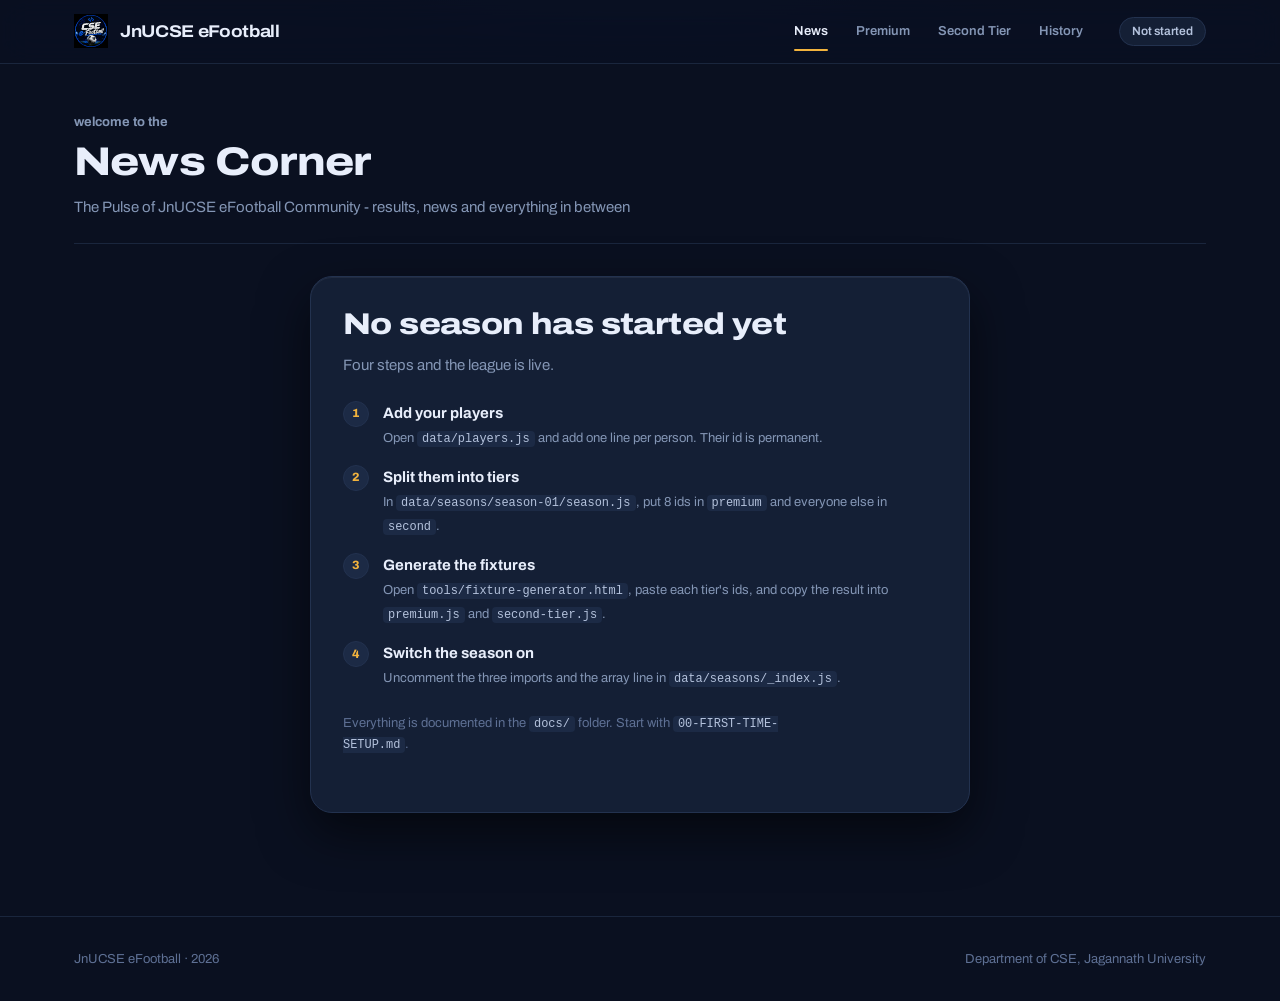
==== index.html @ 5391ca6d "launch" ====
<!DOCTYPE html>
<html lang="en">
<head>
<meta charset="utf-8">
<meta name="viewport" content="width=device-width, initial-scale=1">
<title>News</title>
<meta name="description" content="Latest news from the JnUCSE eFootball league.">
<meta name="theme-color" content="#0A1020">
<link rel="icon" href="assets/logo.jpg" type="image/svg+xml">
<link rel="preconnect" href="https://fonts.googleapis.com">
<link rel="preconnect" href="https://fonts.gstatic.com" crossorigin>
<link rel="stylesheet" href="css/tokens.css">
<link rel="stylesheet" href="css/base.css">
<link rel="stylesheet" href="css/layout.css">
<link rel="stylesheet" href="css/components.css">
<link rel="stylesheet" href="css/animations.css">
</head>
<body data-page="home">

<header class="site-header">
  <div class="shell">
    <a class="brand" href="index.html">
      <span id="logo-slot" aria-hidden="true">
        <svg viewBox="0 0 40 40" width="34" height="34" fill="none" aria-hidden="true">
          <path d="M20 2 36 9v13c0 8.3-6.4 14.4-16 17C10.4 36.4 4 30.3 4 22V9L20 2Z"
                fill="#141F35" stroke="#F2B33D" stroke-width="2"/>
          <circle cx="20" cy="20" r="7.2" fill="none" stroke="#F2B33D" stroke-width="1.8"/>
          <path d="m20 14.4 4.6 3.3-1.8 5.4h-5.6l-1.8-5.4Z" fill="#F2B33D"/>
        </svg>
      </span>
      <span class="brand-name" data-site-name>JnUCSE eFootball</span>
    </a>

    <nav class="main-nav" aria-label="Main">
      <a href="index.html" aria-current="page">News</a>
      <a href="premium.html">Premium</a>
      <a href="second-tier.html">Second Tier</a>
      <a href="history.html">History</a>
    </nav>

    <span class="season-chip" id="season-chip">&nbsp;</span>
  </div>
</header>

<main>
  <div class="shell">
    <div id="banners"></div>

    <div class="page-head">
      <span class="kicker">welcome to the</span>
      <h1 class="display">News Corner</h1>
      <p class="sub">The Pulse of JnUCSE eFootball Community - results, news and everything in between</p>
    </div>

    <div id="content"></div>
  </div>
</main>

<footer class="site-footer">
  <div class="shell">
    <span><span data-site-name>JnUCSE eFootball</span> &middot; <span id="year"></span></span>
    <span>Department of CSE, Jagannath University</span>
  </div>
</footer>

<script type="module" src="js/app.js"></script>
</body>
</html>
---- css/tokens.css ----
/* =========================================================================
   TOKENS
   =========================================================================
   The whole visual system in one place. Change a value here and it changes
   everywhere. Nothing in this file knows about the tournament.
   ========================================================================= */

:root {
  /* ---- Surfaces: a floodlit-night navy, not a grey black --------------- */
  --bg:          #0A1020;
  --bg-deep:     #060B16;
  --surface:     #141F35;
  --surface-2:   #1C2A45;
  --surface-3:   #243354;
  --line:        #23324F;
  --line-soft:   #1A263D;

  /* ---- Text ------------------------------------------------------------ */
  --ink:         #E8EEFB;
  --ink-dim:     #B4C2DC;
  --muted:       #8496B5;
  --faint:       #5E7094;

  /* ---- Tier identity. These carry meaning, not decoration. ------------- */
  --premium:     #F2B33D;
  --premium-dim: #8A6420;
  --premium-wash:rgba(242, 179, 61, .10);

  --second:      #3FC8BE;
  --second-dim:  #1F6B66;
  --second-wash: rgba(63, 200, 190, .10);

  /* ---- Result states --------------------------------------------------- */
  --win:   #4ADE80;
  --draw:  #7C8DAD;
  --loss:  #F2686B;
  --win-wash:  rgba(74, 222, 128, .13);
  --draw-wash: rgba(124, 141, 173, .13);
  --loss-wash: rgba(242, 104, 107, .13);

  /* ---- Feedback -------------------------------------------------------- */
  --error:  #F2686B;
  --notice: #F2B33D;

  /* ---- Type ------------------------------------------------------------ */
  --font: "Archivo", ui-sans-serif, system-ui, -apple-system, "Segoe UI", Roboto, sans-serif;

  --t-xs:   0.75rem;
  --t-sm:   0.8125rem;
  --t-base: 0.9375rem;
  --t-md:   1.0625rem;
  --t-lg:   1.375rem;
  --t-xl:   1.875rem;
  --t-2xl:  2.5rem;
  --t-3xl:  3.5rem;

  /* ---- Space ----------------------------------------------------------- */
  --s-1: 0.25rem;
  --s-2: 0.5rem;
  --s-3: 0.75rem;
  --s-4: 1rem;
  --s-5: 1.5rem;
  --s-6: 2rem;
  --s-7: 3rem;
  --s-8: 4.5rem;

  /* ---- Shape ----------------------------------------------------------- */
  --r-sm: 6px;
  --r:    10px;
  --r-lg: 16px;
  --r-xl: 22px;

  /* ---- Depth. Dark UI reads depth through light, not shadow. ----------- */
  --lift-1: 0 1px 0 rgba(255,255,255,.04) inset, 0 1px 3px rgba(0,0,0,.4);
  --lift-2: 0 1px 0 rgba(255,255,255,.05) inset, 0 8px 28px rgba(0,0,0,.45);
  --lift-3: 0 1px 0 rgba(255,255,255,.06) inset, 0 20px 50px rgba(0,0,0,.55);

  /* ---- Motion ---------------------------------------------------------- */
  --ease:     cubic-bezier(.25, .8, .35, 1);
  --ease-out: cubic-bezier(.16, 1, .3, 1);
  --fast: 160ms;
  --mid:  300ms;
  --slow: 560ms;

  --shell: 1180px;
  --header-h: 64px;
}

/* A tier sets --accent once, and every child component inherits it.
   This is how one table markup serves both tiers. */
[data-tier="premium"] {
  --accent: var(--premium);
  --accent-dim: var(--premium-dim);
  --accent-wash: var(--premium-wash);
}
[data-tier="second"] {
  --accent: var(--second);
  --accent-dim: var(--second-dim);
  --accent-wash: var(--second-wash);
}
---- css/base.css ----
/* =========================================================================
   BASE  —  reset and typography
   ========================================================================= */

@import url("https://fonts.googleapis.com/css2?family=Archivo:ital,wdth,wght@0,62..125,400..800;1,62..125,400..700&display=swap");

*, *::before, *::after { box-sizing: border-box; }

html { -webkit-text-size-adjust: 100%; }

body {
  margin: 0;
  background: var(--bg);
  color: var(--ink);
  font-family: var(--font);
  font-size: var(--t-base);
  line-height: 1.6;
  font-weight: 400;
  -webkit-font-smoothing: antialiased;
  text-rendering: optimizeLegibility;
  overflow-x: hidden;
}

/* The floodlight: one soft pool of light behind the header, fixed so the
   page scrolls past it. Cheap, and it stops the dark from going flat. */
body::before {
  content: "";
  position: fixed;
  inset: -20% 0 auto 0;
  height: 70vh;
  z-index: 0;
  pointer-events: none;
  background:
    radial-gradient(60% 55% at 50% 0%, rgba(63,122,200,.16), transparent 70%),
    radial-gradient(40% 40% at 85% 5%, rgba(242,179,61,.07), transparent 70%);
}

h1, h2, h3, h4 {
  margin: 0;
  font-weight: 700;
  line-height: 1.15;
  letter-spacing: -0.015em;
}

/* Display type uses the width axis, not just weight. */
.display {
  font-variation-settings: "wdth" 118;
  font-weight: 800;
  letter-spacing: -0.02em;
  line-height: 1.05;
}

p { margin: 0 0 var(--s-4); max-width: 68ch; }
p:last-child { margin-bottom: 0; }

a { color: var(--accent, var(--ink)); text-decoration: none; }

button {
  font: inherit;
  color: inherit;
  background: none;
  border: none;
  cursor: pointer;
}

img { max-width: 100%; display: block; }

ul, ol { margin: 0; padding: 0; list-style: none; }

/* Every number in a table must line up. */
.num { font-variant-numeric: tabular-nums; }

:focus-visible {
  outline: 2px solid var(--accent, var(--premium));
  outline-offset: 3px;
  border-radius: var(--r-sm);
}

::selection { background: var(--premium); color: var(--bg-deep); }

::-webkit-scrollbar { height: 10px; width: 10px; }
::-webkit-scrollbar-track { background: var(--bg-deep); }
::-webkit-scrollbar-thumb {
  background: var(--surface-3);
  border-radius: 99px;
  border: 3px solid var(--bg-deep);
}
::-webkit-scrollbar-thumb:hover { background: var(--faint); }

.visually-hidden {
  position: absolute; width: 1px; height: 1px;
  padding: 0; margin: -1px; overflow: hidden;
  clip: rect(0 0 0 0); white-space: nowrap; border: 0;
}
---- css/layout.css ----
/* =========================================================================
   LAYOUT  —  shell, header, navigation, footer
   ========================================================================= */

.shell {
  position: relative;
  z-index: 1;
  width: 100%;
  max-width: var(--shell);
  margin: 0 auto;
  padding: 0 var(--s-5);
}

/* Footer stays at the bottom on short pages. */
body { display: flex; flex-direction: column; min-height: 100vh; }
main { flex: 1 0 auto; padding-bottom: var(--s-8); }
.site-footer { flex: none; margin-top: auto; }

/* ---- Header ------------------------------------------------------------ */

.site-header {
  position: sticky;
  top: 0;
  z-index: 50;
  height: var(--header-h);
  display: flex;
  align-items: center;
  background: rgba(10, 16, 32, .72);
  backdrop-filter: blur(16px) saturate(140%);
  -webkit-backdrop-filter: blur(16px) saturate(140%);
  border-bottom: 1px solid var(--line-soft);
}

.site-header .shell {
  display: flex;
  align-items: center;
  gap: var(--s-5);
}

.brand {
  display: flex;
  align-items: center;
  gap: var(--s-3);
  flex: none;
  color: var(--ink);
}
.brand img, .brand svg { width: 34px; height: 34px; flex: none; }
.brand-name {
  font-variation-settings: "wdth" 112;
  font-weight: 700;
  font-size: var(--t-md);
  letter-spacing: -0.02em;
  white-space: nowrap;
}

.main-nav { display: flex; gap: var(--s-1); margin-left: auto; }

.main-nav a {
  position: relative;
  display: block;
  padding: var(--s-2) var(--s-3);
  border-radius: var(--r-sm);
  color: var(--muted);
  font-size: var(--t-sm);
  font-weight: 600;
  white-space: nowrap;
  transition: color var(--fast) var(--ease), background var(--fast) var(--ease);
}
.main-nav a:hover { color: var(--ink); background: rgba(255,255,255,.05); }
.main-nav a[aria-current="page"] { color: var(--ink); }
.main-nav a[aria-current="page"]::after {
  content: "";
  position: absolute;
  left: var(--s-3); right: var(--s-3); bottom: -1px;
  height: 2px;
  border-radius: 2px;
  background: var(--accent, var(--premium));
}

.season-chip {
  flex: none;
  padding: var(--s-1) var(--s-3);
  border: 1px solid var(--line);
  border-radius: 99px;
  background: var(--surface);
  color: var(--ink-dim);
  font-size: var(--t-xs);
  font-weight: 600;
  white-space: nowrap;
}
.season-chip b { color: var(--ink); font-weight: 700; }

/* ---- Page head --------------------------------------------------------- */

.page-head {
  padding: var(--s-7) 0 var(--s-5);
  border-bottom: 1px solid var(--line-soft);
  margin-bottom: var(--s-6);
}
.page-head h1 { font-size: var(--t-2xl); }
.page-head .kicker {
  display: block;
  margin-bottom: var(--s-2);
  color: var(--accent, var(--muted));
  font-size: var(--t-sm);
  font-weight: 700;
}
.page-head .sub { color: var(--muted); margin-top: var(--s-3); }

/* ---- Footer ------------------------------------------------------------ */

.site-footer {
  position: relative;
  z-index: 1;
  border-top: 1px solid var(--line-soft);
  padding: var(--s-6) 0;
  color: var(--faint);
  font-size: var(--t-sm);
}
.site-footer .shell {
  display: flex;
  justify-content: space-between;
  gap: var(--s-4);
  flex-wrap: wrap;
}

/* ---- Grids ------------------------------------------------------------- */

.grid-cards {
  display: grid;
  gap: var(--s-4);
  grid-template-columns: repeat(auto-fill, minmax(280px, 1fr));
}

/* =========================================================================
   RESPONSIVE
   ========================================================================= */

@media (max-width: 1024px) {
  :root { --t-2xl: 2.1rem; --t-3xl: 2.75rem; }
}

@media (max-width: 760px) {
  :root { --t-2xl: 1.8rem; --t-xl: 1.5rem; }

  .shell { padding: 0 var(--s-4); }
  .page-head { padding: var(--s-5) 0 var(--s-4); margin-bottom: var(--s-5); }

  /* backdrop-filter makes the header a containing block for fixed children,
     which would pin the nav inside the header instead of to the screen.
     The header goes near-solid here and the nav carries the blur instead. */
  .site-header {
    backdrop-filter: none;
    -webkit-backdrop-filter: none;
    background: var(--bg);
  }

  /* Navigation moves to the thumb. */
  .main-nav {
    position: fixed;
    left: 0; right: 0; bottom: 0;
    z-index: 60;
    margin: 0;
    display: grid;
    grid-auto-flow: column;
    grid-auto-columns: 1fr;
    gap: 0;
    padding: var(--s-2) var(--s-2) calc(var(--s-2) + env(safe-area-inset-bottom, 0px));
    background: rgba(10, 16, 32, .92);
    backdrop-filter: blur(18px) saturate(140%);
    -webkit-backdrop-filter: blur(18px) saturate(140%);
    border-top: 1px solid var(--line);
  }
  .main-nav a {
    text-align: center;
    padding: var(--s-2) var(--s-1);
    font-size: var(--t-xs);
  }
  .main-nav a[aria-current="page"]::after {
    left: 50%; right: auto; bottom: 2px;
    width: 18px;
    transform: translateX(-50%);
  }

  main { padding-bottom: calc(var(--s-5) + 56px); }
  .site-footer { padding-bottom: calc(var(--s-5) + 56px); }

  .brand-name { font-size: var(--t-base); }
  .season-chip { margin-left: auto; }
}

@media (max-width: 420px) {
  .brand-name { display: none; }
  .grid-cards { grid-template-columns: 1fr; }
}
---- css/components.css ----
/* =========================================================================
   COMPONENTS
   ========================================================================= */

/* ---- Banner (data errors and notices) ---------------------------------- */

.banner {
  margin: var(--s-4) 0;
  padding: var(--s-4);
  border-radius: var(--r);
  border: 1px solid;
  font-size: var(--t-sm);
}
.banner--error  { border-color: rgba(242,104,107,.35); background: var(--loss-wash); }
.banner--notice { border-color: rgba(242,179,61,.3);  background: var(--premium-wash); }
.banner h3 {
  font-size: var(--t-sm);
  margin-bottom: var(--s-2);
  color: var(--ink);
}
.banner--error h3 { color: var(--error); }
.banner--notice h3 { color: var(--notice); }
.banner li {
  color: var(--ink-dim);
  padding: var(--s-1) 0 var(--s-1) var(--s-4);
  position: relative;
}
.banner li::before {
  content: "";
  position: absolute; left: 4px; top: .85em;
  width: 4px; height: 4px; border-radius: 50%;
  background: currentColor; opacity: .5;
}

/* ---- Tabs -------------------------------------------------------------- */

.tabs {
  position: relative;
  display: flex;
  gap: var(--s-1);
  margin-bottom: var(--s-5);
  padding: var(--s-1);
  background: var(--surface);
  border: 1px solid var(--line-soft);
  border-radius: var(--r-lg);
  overflow-x: auto;
  scrollbar-width: none;
}
.tabs::-webkit-scrollbar { display: none; }

.tab {
  position: relative;
  z-index: 1;
  flex: 1 0 auto;
  padding: var(--s-2) var(--s-4);
  border-radius: var(--r);
  color: var(--muted);
  font-size: var(--t-sm);
  font-weight: 600;
  white-space: nowrap;
  transition: color var(--fast) var(--ease);
}
.tab:hover { color: var(--ink-dim); }
.tab[aria-selected="true"] { color: var(--bg-deep); }

/* The pill slides between tabs rather than appearing under each. */
.tab-marker {
  position: absolute;
  z-index: 0;
  top: var(--s-1); bottom: var(--s-1);
  border-radius: var(--r);
  background: var(--accent, var(--premium));
  transition: transform var(--mid) var(--ease-out), width var(--mid) var(--ease-out);
  will-change: transform, width;
}

.tab-panel { display: none; }
.tab-panel.is-active { display: block; }

/* ---- Standings table --------------------------------------------------- */

.table-wrap {
  border: 1px solid var(--line-soft);
  border-radius: var(--r-lg);
  background: var(--surface);
  overflow: hidden;
}
.table-scroll { overflow-x: auto; }

table.standings {
  width: 100%;
  border-collapse: collapse;
  font-size: var(--t-sm);
  min-width: 620px;
}

.standings thead th {
  position: sticky; top: 0;
  padding: var(--s-3) var(--s-3);
  background: var(--surface-2);
  color: var(--faint);
  font-size: var(--t-xs);
  font-weight: 700;
  text-align: right;
  white-space: nowrap;
  border-bottom: 1px solid var(--line);
}
.standings thead th:nth-child(1),
.standings thead th:nth-child(2) { text-align: left; }
.standings thead th.pts-col { color: var(--ink-dim); }

.standings tbody td {
  padding: var(--s-3) var(--s-3);
  text-align: right;
  border-bottom: 1px solid var(--line-soft);
  color: var(--ink-dim);
  white-space: nowrap;
}
.standings tbody tr:last-child td { border-bottom: none; }
.standings tbody tr { transition: background var(--fast) var(--ease); }
.standings tbody tr:hover { background: rgba(255,255,255,.03); }

.standings .c-rank {
  width: 52px;
  text-align: left;
  color: var(--faint);
  font-weight: 700;
}
.standings .c-player {
  text-align: left;
  width: 100%;
  min-width: 150px;
}
.standings .c-pts {
  color: var(--ink);
  font-weight: 800;
  font-size: var(--t-base);
}
.standings .c-gd.pos { color: var(--win); }
.standings .c-gd.neg { color: var(--loss); }

.player-cell { display: flex; align-items: center; gap: var(--s-3); }
.player-cell .name { color: var(--ink); font-weight: 600; }

/* Position markers. A left edge, not a coloured row — the row stays readable. */
.standings tbody tr { position: relative; }
.standings .c-rank { position: relative; }
.standings tr[data-zone] .c-rank::before {
  content: "";
  position: absolute;
  left: 0; top: 6px; bottom: 6px;
  width: 3px;
  border-radius: 0 3px 3px 0;
}
tr[data-zone="champion"]  .c-rank::before { background: var(--premium); }
tr[data-zone="promotion"] .c-rank::before { background: var(--second); }
tr[data-zone="relegation"] .c-rank::before { background: var(--loss); }

tr[data-zone="champion"]  { background: rgba(242,179,61,.055); }
tr[data-zone="promotion"] { background: rgba(63,200,190,.05); }
tr[data-zone="relegation"]{ background: rgba(242,104,107,.045); }

.table-key {
  display: flex;
  flex-wrap: wrap;
  gap: var(--s-4);
  padding: var(--s-3) var(--s-4);
  border-top: 1px solid var(--line-soft);
  background: var(--surface-2);
  font-size: var(--t-xs);
  color: var(--muted);
}
.table-key span { display: flex; align-items: center; gap: var(--s-2); }
.table-key i {
  width: 10px; height: 3px; border-radius: 2px; display: block;
}

/* ---- Form pills -------------------------------------------------------- */

.form-row { display: inline-flex; gap: 3px; }
.form-pill {
  width: 19px; height: 19px;
  border-radius: 5px;
  display: grid; place-items: center;
  font-size: 10px; font-weight: 800;
  line-height: 1;
}
.form-pill.W { background: var(--win-wash);  color: var(--win); }
.form-pill.D { background: var(--draw-wash); color: var(--draw); }
.form-pill.L { background: var(--loss-wash); color: var(--loss); }
.form-empty { color: var(--faint); font-size: var(--t-xs); }

/* ---- Avatar ------------------------------------------------------------ */

.avatar {
  width: 30px; height: 30px;
  flex: none;
  border-radius: 50%;
  object-fit: cover;
  background: var(--surface-3);
  border: 1px solid var(--line);
}
.avatar--lg { width: 60px; height: 60px; }
.avatar-fallback {
  display: grid; place-items: center;
  font-size: var(--t-xs);
  font-weight: 800;
  color: var(--accent, var(--muted));
  background: var(--surface-3);
}
.avatar--lg.avatar-fallback { font-size: var(--t-md); }

/* ---- Match rows -------------------------------------------------------- */

.match-list { display: flex; flex-direction: column; gap: var(--s-2); }

.match {
  display: grid;
  grid-template-columns: 68px 1fr auto 1fr;
  align-items: center;
  gap: var(--s-3);
  padding: var(--s-3) var(--s-4);
  background: var(--surface);
  border: 1px solid var(--line-soft);
  border-radius: var(--r);
  transition: border-color var(--fast) var(--ease), transform var(--fast) var(--ease);
}
.match:hover { border-color: var(--line); transform: translateX(2px); }

.match .meta {
  font-size: var(--t-xs);
  color: var(--faint);
  line-height: 1.3;
}
.match .meta b { display: block; color: var(--muted); font-weight: 700; }

.match .side {
  display: flex; align-items: center; gap: var(--s-2);
  min-width: 0;
}
.match .side.right { flex-direction: row-reverse; text-align: right; }
.match .side .name {
  color: var(--ink-dim);
  font-weight: 600;
  overflow: hidden; text-overflow: ellipsis; white-space: nowrap;
}
.match .side.winner .name { color: var(--ink); }

.score {
  display: flex; align-items: center; gap: var(--s-2);
  padding: var(--s-1) var(--s-3);
  border-radius: var(--r-sm);
  background: var(--surface-2);
  font-weight: 800;
  font-size: var(--t-md);
  color: var(--ink);
  font-variant-numeric: tabular-nums;
}
.score .dash { color: var(--faint); font-weight: 400; }
.score--pending {
  font-size: var(--t-xs);
  font-weight: 700;
  color: var(--faint);
  background: transparent;
  border: 1px dashed var(--line);
}

/* ---- Accordion cards (news + players) ---------------------------------- */

.acc {
  background: var(--surface);
  border: 1px solid var(--line-soft);
  border-radius: var(--r-lg);
  overflow: hidden;
  transition: border-color var(--mid) var(--ease), box-shadow var(--mid) var(--ease);
}
.acc.is-open { border-color: var(--line); box-shadow: var(--lift-2); }

.acc-head {
  display: flex;
  align-items: center;
  gap: var(--s-4);
  width: 100%;
  padding: var(--s-4);
  text-align: left;
}
.acc-head:hover .acc-title { color: var(--accent, var(--ink)); }
.acc-title {
  font-weight: 700;
  font-size: var(--t-md);
  color: var(--ink);
  transition: color var(--fast) var(--ease);
}
.acc-sub { font-size: var(--t-xs); color: var(--faint); margin-top: 2px; }
.acc-head .grow { flex: 1; min-width: 0; }

.acc-chevron {
  flex: none;
  width: 26px; height: 26px;
  display: grid; place-items: center;
  border-radius: 50%;
  border: 1px solid var(--line);
  color: var(--muted);
  transition: transform var(--mid) var(--ease-out), color var(--fast) var(--ease),
              border-color var(--fast) var(--ease);
}
.acc.is-open .acc-chevron {
  transform: rotate(180deg);
  color: var(--accent, var(--ink));
  border-color: var(--accent-dim, var(--line));
}

/* Height is animated in JS so it can transition from 0 to the real height. */
.acc-body {
  height: 0;
  overflow: hidden;
  transition: height var(--mid) var(--ease-out);
}
.acc-inner {
  padding: 0 var(--s-4) var(--s-4);
  opacity: 0;
  transform: translateY(-6px);
  transition: opacity var(--mid) var(--ease), transform var(--mid) var(--ease);
}
.acc.is-open .acc-inner { opacity: 1; transform: none; }

/* ---- News -------------------------------------------------------------- */

.news-list { display: flex; flex-direction: column; gap: var(--s-4); }

.news-banner {
  width: 100%;
  aspect-ratio: 21 / 9;
  object-fit: cover;
  background: linear-gradient(135deg, var(--surface-2), var(--surface-3));
  border-bottom: 1px solid var(--line-soft);
}
.news-date { color: var(--faint); font-size: var(--t-xs); font-weight: 600; }
.news-body { color: var(--ink-dim); }
.news-body em { color: var(--ink); font-style: normal; font-weight: 700; }
.pin {
  flex: none;
  padding: 2px var(--s-2);
  border-radius: 99px;
  background: var(--premium-wash);
  color: var(--premium);
  font-size: 10px;
  font-weight: 800;
}

/* ---- Player cards ------------------------------------------------------ */

.player-stats {
  display: grid;
  grid-template-columns: repeat(auto-fit, minmax(74px, 1fr));
  gap: var(--s-2);
  margin: var(--s-4) 0;
}
.stat-box {
  padding: var(--s-3);
  background: var(--surface-2);
  border-radius: var(--r);
  text-align: center;
}
.stat-box .v {
  display: block;
  font-size: var(--t-lg);
  font-weight: 800;
  color: var(--ink);
  font-variant-numeric: tabular-nums;
  line-height: 1.1;
}
.stat-box .k {
  font-size: var(--t-xs);
  color: var(--faint);
  font-weight: 600;
}
.stat-box.accent .v { color: var(--accent, var(--ink)); }

.player-meta { display: flex; flex-direction: column; gap: var(--s-3); }
.meta-line {
  display: flex;
  gap: var(--s-3);
  align-items: baseline;
  padding-top: var(--s-3);
  border-top: 1px solid var(--line-soft);
  font-size: var(--t-sm);
}
.meta-line .k { flex: none; width: 104px; color: var(--faint); font-weight: 600; }
.meta-line .v { color: var(--ink-dim); }

.honour {
  display: inline-flex; align-items: center; gap: 5px;
  padding: 2px var(--s-2);
  margin-right: var(--s-2);
  border-radius: var(--r-sm);
  font-size: var(--t-xs);
  font-weight: 700;
}
.honour.title { background: var(--premium-wash); color: var(--premium); }
.honour.up    { background: var(--second-wash);  color: var(--second); }
.honour.down  { background: var(--loss-wash);    color: var(--loss); }

/* ---- Hall of fame ------------------------------------------------------ */

.record-grid {
  display: grid;
  gap: var(--s-3);
  grid-template-columns: repeat(auto-fill, minmax(230px, 1fr));
}
.record {
  padding: var(--s-4);
  background: var(--surface);
  border: 1px solid var(--line-soft);
  border-radius: var(--r-lg);
}
.record .k {
  font-size: var(--t-sm);
  color: var(--muted);
  font-weight: 600;
  margin-bottom: var(--s-2);
}
.record .v {
  font-size: var(--t-xl);
  font-weight: 800;
  color: var(--premium);
  font-variant-numeric: tabular-nums;
  line-height: 1.1;
}
.record .who { font-size: var(--t-sm); color: var(--ink-dim); margin-top: var(--s-1); }

.roll { display: flex; flex-direction: column; }
.roll-row {
  display: flex;
  align-items: center;
  gap: var(--s-3);
  padding: var(--s-3) var(--s-4);
  border-bottom: 1px solid var(--line-soft);
}
.roll-row:last-child { border-bottom: none; }
.roll-row .season-no {
  flex: none; width: 76px;
  color: var(--muted);
  font-size: var(--t-sm);
  font-weight: 600;
}
.roll-row .name { color: var(--ink); font-weight: 600; }
.roll-row .trophy { color: var(--premium); }

/* ---- History timeline -------------------------------------------------- */

.timeline { display: flex; flex-direction: column; gap: var(--s-4); }

.season-card {
  background: var(--surface);
  border: 1px solid var(--line-soft);
  border-radius: var(--r-xl);
  overflow: hidden;
}
.season-card-head {
  display: flex;
  align-items: center;
  gap: var(--s-4);
  padding: var(--s-5);
  border-bottom: 1px solid var(--line-soft);
  background: linear-gradient(180deg, rgba(242,179,61,.06), transparent);
}
.season-card-head .no {
  font-size: var(--t-xl);
  font-weight: 800;
  font-variation-settings: "wdth" 118;
  color: var(--premium);
  line-height: 1;
}
.season-card-head .champ .k { font-size: var(--t-sm); color: var(--muted); font-weight: 600; }
.season-card-head .champ .n { font-size: var(--t-md); font-weight: 700; color: var(--ink); }

.movement {
  display: grid;
  grid-template-columns: 1fr 1fr;
  gap: 1px;
  background: var(--line-soft);
}
.movement-col { padding: var(--s-4) var(--s-5); background: var(--surface); }
.movement-col .k {
  font-size: var(--t-xs);
  font-weight: 700;
  margin-bottom: var(--s-3);
  display: flex; align-items: center; gap: var(--s-2);
}
.movement-col.up .k   { color: var(--second); }
.movement-col.down .k { color: var(--loss); }
.movement-col li {
  display: flex; align-items: center; gap: var(--s-2);
  padding: var(--s-1) 0;
  color: var(--ink-dim);
  font-weight: 600;
}

/* ---- Empty states ------------------------------------------------------ */

.empty {
  padding: var(--s-7) var(--s-5);
  border: 1px dashed var(--line);
  border-radius: var(--r-xl);
  background: rgba(255,255,255,.015);
  text-align: center;
}
.empty h3 { font-size: var(--t-md); margin-bottom: var(--s-2); }
.empty p { color: var(--muted); margin: 0 auto; max-width: 46ch; font-size: var(--t-sm); }
.empty code {
  padding: 2px 6px;
  border-radius: 4px;
  background: var(--surface-2);
  color: var(--ink-dim);
  font-size: .92em;
}

.setup {
  max-width: 660px;
  margin: var(--s-6) auto;
  padding: var(--s-6);
  background: var(--surface);
  border: 1px solid var(--line);
  border-radius: var(--r-xl);
  box-shadow: var(--lift-3);
}
.setup h2 { font-size: var(--t-xl); margin-bottom: var(--s-3); }
.setup > p { color: var(--muted); margin-bottom: var(--s-5); }
.setup ol { counter-reset: step; display: flex; flex-direction: column; gap: var(--s-4); }
.setup li {
  counter-increment: step;
  display: grid;
  grid-template-columns: 28px 1fr;
  gap: var(--s-3);
  align-items: start;
}
.setup li::before {
  content: counter(step);
  width: 26px; height: 26px;
  display: grid; place-items: center;
  border-radius: 50%;
  background: var(--surface-2);
  border: 1px solid var(--line);
  color: var(--premium);
  font-size: var(--t-xs);
  font-weight: 800;
}
.setup li b { display: block; color: var(--ink); font-weight: 700; }
.setup li span { color: var(--muted); font-size: var(--t-sm); }
.setup code {
  padding: 1px 5px;
  border-radius: 4px;
  background: var(--surface-2);
  color: var(--ink-dim);
  font-size: .92em;
}

/* ---- Responsive -------------------------------------------------------- */

@media (max-width: 760px) {
  .match {
    grid-template-columns: 1fr auto 1fr;
    grid-template-areas: "meta meta meta" "left score right";
    gap: var(--s-2) var(--s-3);
    padding: var(--s-3);
  }
  .match .meta { grid-area: meta; display: flex; gap: var(--s-2); align-items: baseline; }
  .match .meta b { display: inline; }
  .match .side:first-of-type { grid-area: left; }
  .match .side.right { grid-area: right; }
  .match .score { grid-area: score; }

  .movement { grid-template-columns: 1fr; }
  .meta-line { flex-direction: column; gap: var(--s-1); }
  .meta-line .k { width: auto; }
  .setup { padding: var(--s-5) var(--s-4); }
  .table-key { gap: var(--s-3); }

  /* Keep rank, player, played, GD, points and form. Drop the rest so the
     table fits a phone without sideways scrolling. */
  table.standings { min-width: 0; }
  .standings th[data-slim="0"],
  .standings td[data-slim="0"] { display: none; }
  .standings thead th,
  .standings tbody td { padding: var(--s-3) var(--s-1); }
  .standings .c-player { min-width: 0; }
  .standings .c-player .name {
    overflow: hidden; text-overflow: ellipsis; white-space: nowrap;
    display: block; max-width: 12ch;
  }
}
---- css/animations.css ----
/* =========================================================================
   ANIMATIONS
   =========================================================================
   Two kinds of motion only:
     1. One orchestrated reveal as content arrives.
     2. Motion that answers something the visitor did.
   ========================================================================= */

/* ---- Page load: header and page title settle first ---------------------- */

@keyframes settle {
  from { opacity: 0; transform: translateY(-8px); }
  to   { opacity: 1; transform: none; }
}
/* The header fades only. A transform animation here — even one ending at
   `none` — makes the header a containing block, which would trap the
   fixed mobile navigation inside it instead of pinning it to the screen. */
@keyframes fadeIn { from { opacity: 0; } to { opacity: 1; } }
.site-header { animation: fadeIn var(--mid) var(--ease-out) both; }
.page-head   { animation: settle var(--slow) var(--ease-out) 60ms both; }

/* ---- Reveal on arrival -------------------------------------------------- */

.reveal {
  opacity: 0;
  transform: translateY(14px);
}
.reveal.is-in {
  opacity: 1;
  transform: none;
  transition:
    opacity var(--slow) var(--ease-out) var(--delay, 0ms),
    transform var(--slow) var(--ease-out) var(--delay, 0ms);
}

/* ---- Standings rows: a single sweep down the table ---------------------- */

@keyframes rowIn {
  from { opacity: 0; transform: translateY(8px); }
  to   { opacity: 1; transform: none; }
}
.standings tbody tr {
  animation: rowIn var(--mid) var(--ease-out) both;
  animation-delay: calc(var(--i, 0) * 34ms);
}

/* ---- Form pills pop in after their row ---------------------------------- */

@keyframes pillIn {
  from { opacity: 0; transform: scale(.6); }
  to   { opacity: 1; transform: none; }
}
.form-pill {
  animation: pillIn var(--fast) var(--ease-out) both;
  animation-delay: calc(var(--row, 0) * 34ms + var(--p, 0) * 45ms + 160ms);
}

/* ---- Tab crossfade ------------------------------------------------------ */

@keyframes panelIn {
  from { opacity: 0; transform: translateY(6px); }
  to   { opacity: 1; transform: none; }
}
.tab-panel.is-active { animation: panelIn var(--mid) var(--ease-out) both; }

/* ---- Match rows --------------------------------------------------------- */

.match {
  animation: rowIn var(--mid) var(--ease-out) both;
  animation-delay: calc(var(--i, 0) * 40ms);
}

/* ---- The champion's marker breathes, once the table has landed ---------- */

@keyframes glow {
  0%, 100% { opacity: .55; }
  50%      { opacity: 1; }
}
tr[data-zone="champion"] .c-rank::before {
  animation: glow 3.4s var(--ease) infinite 1s;
}

/* ---- Records count up --------------------------------------------------- */

.record .v { transition: color var(--mid) var(--ease); }

/* ---- Setup panel -------------------------------------------------------- */

@keyframes riseIn {
  from { opacity: 0; transform: translateY(22px) scale(.985); }
  to   { opacity: 1; transform: none; }
}
.setup { animation: riseIn var(--slow) var(--ease-out) both; }
.setup li {
  animation: settle var(--mid) var(--ease-out) both;
  animation-delay: calc(var(--i, 0) * 70ms + 220ms);
}

/* =========================================================================
   REDUCED MOTION
   Everything above is decoration. Content must never depend on it.
   ========================================================================= */

@media (prefers-reduced-motion: reduce) {
  *, *::before, *::after {
    animation-duration: .01ms !important;
    animation-iteration-count: 1 !important;
    transition-duration: .01ms !important;
    scroll-behavior: auto !important;
  }
  .reveal { opacity: 1; transform: none; }
}
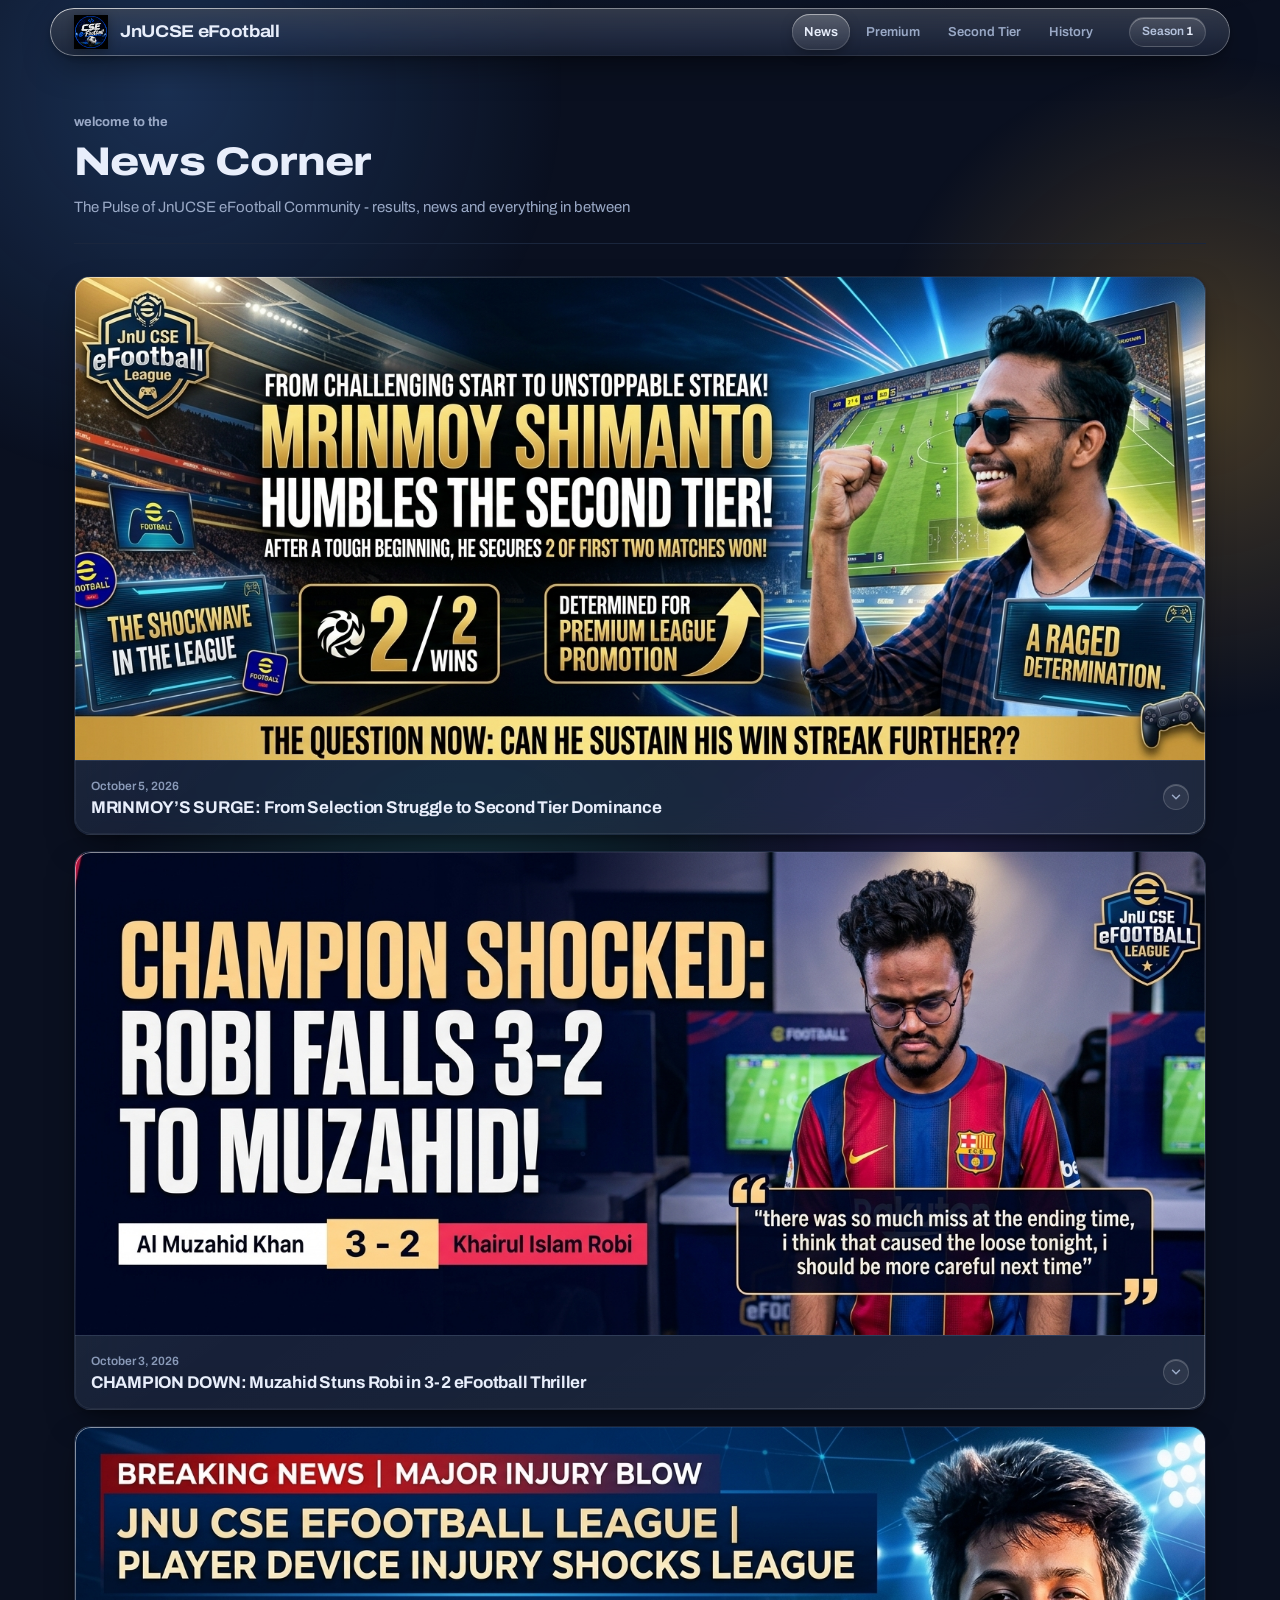
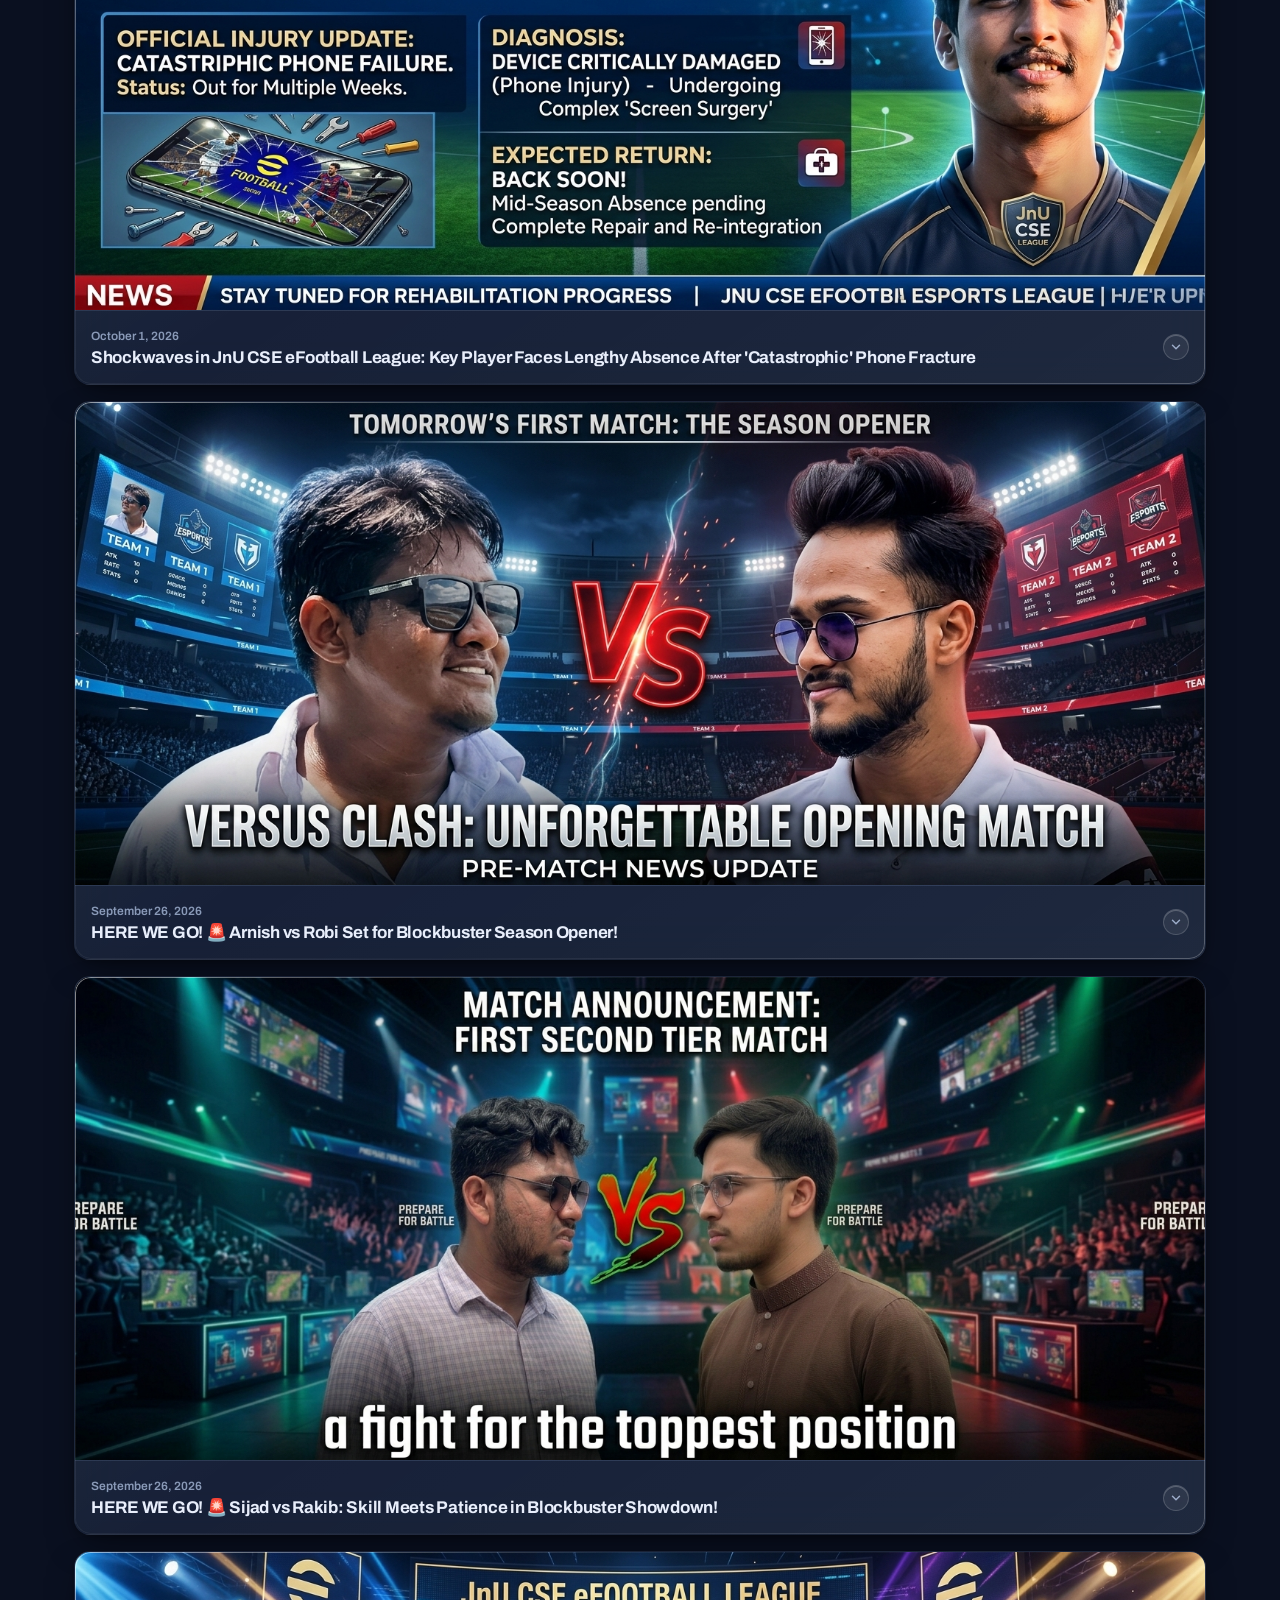
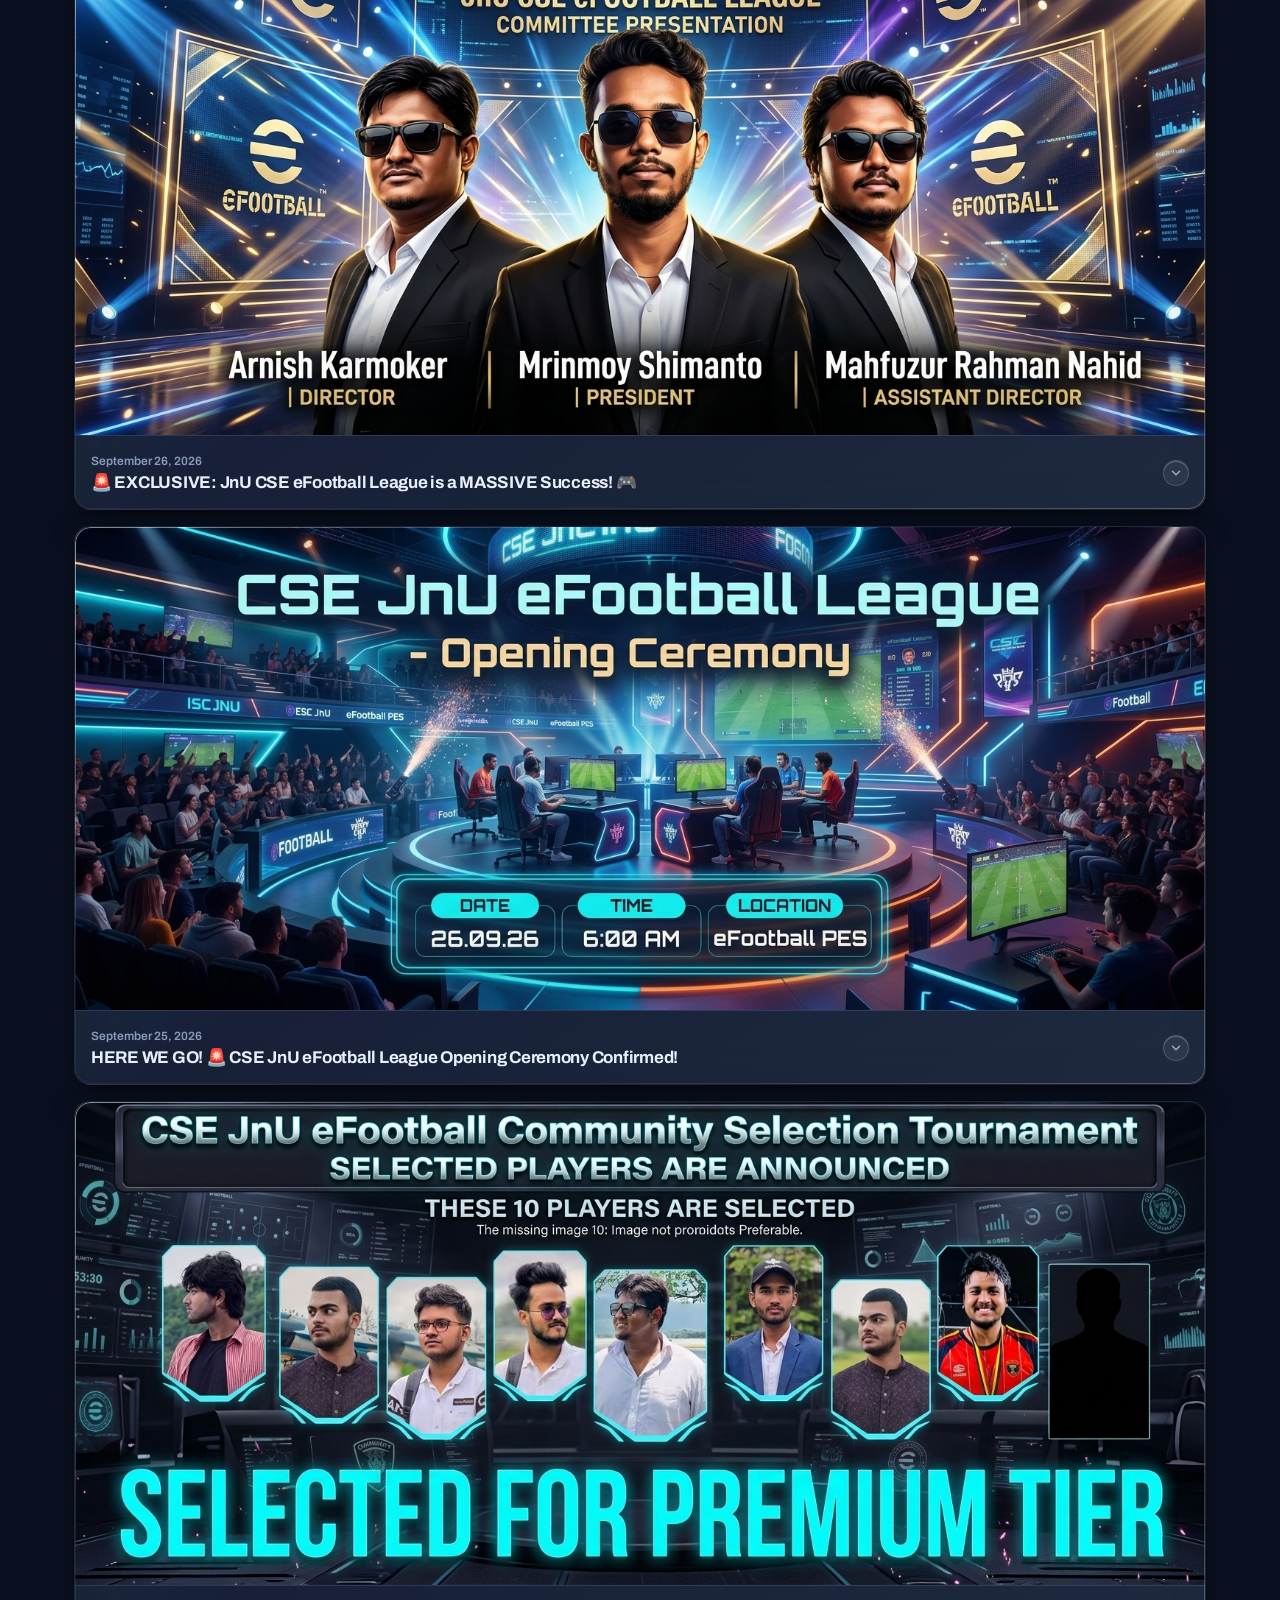
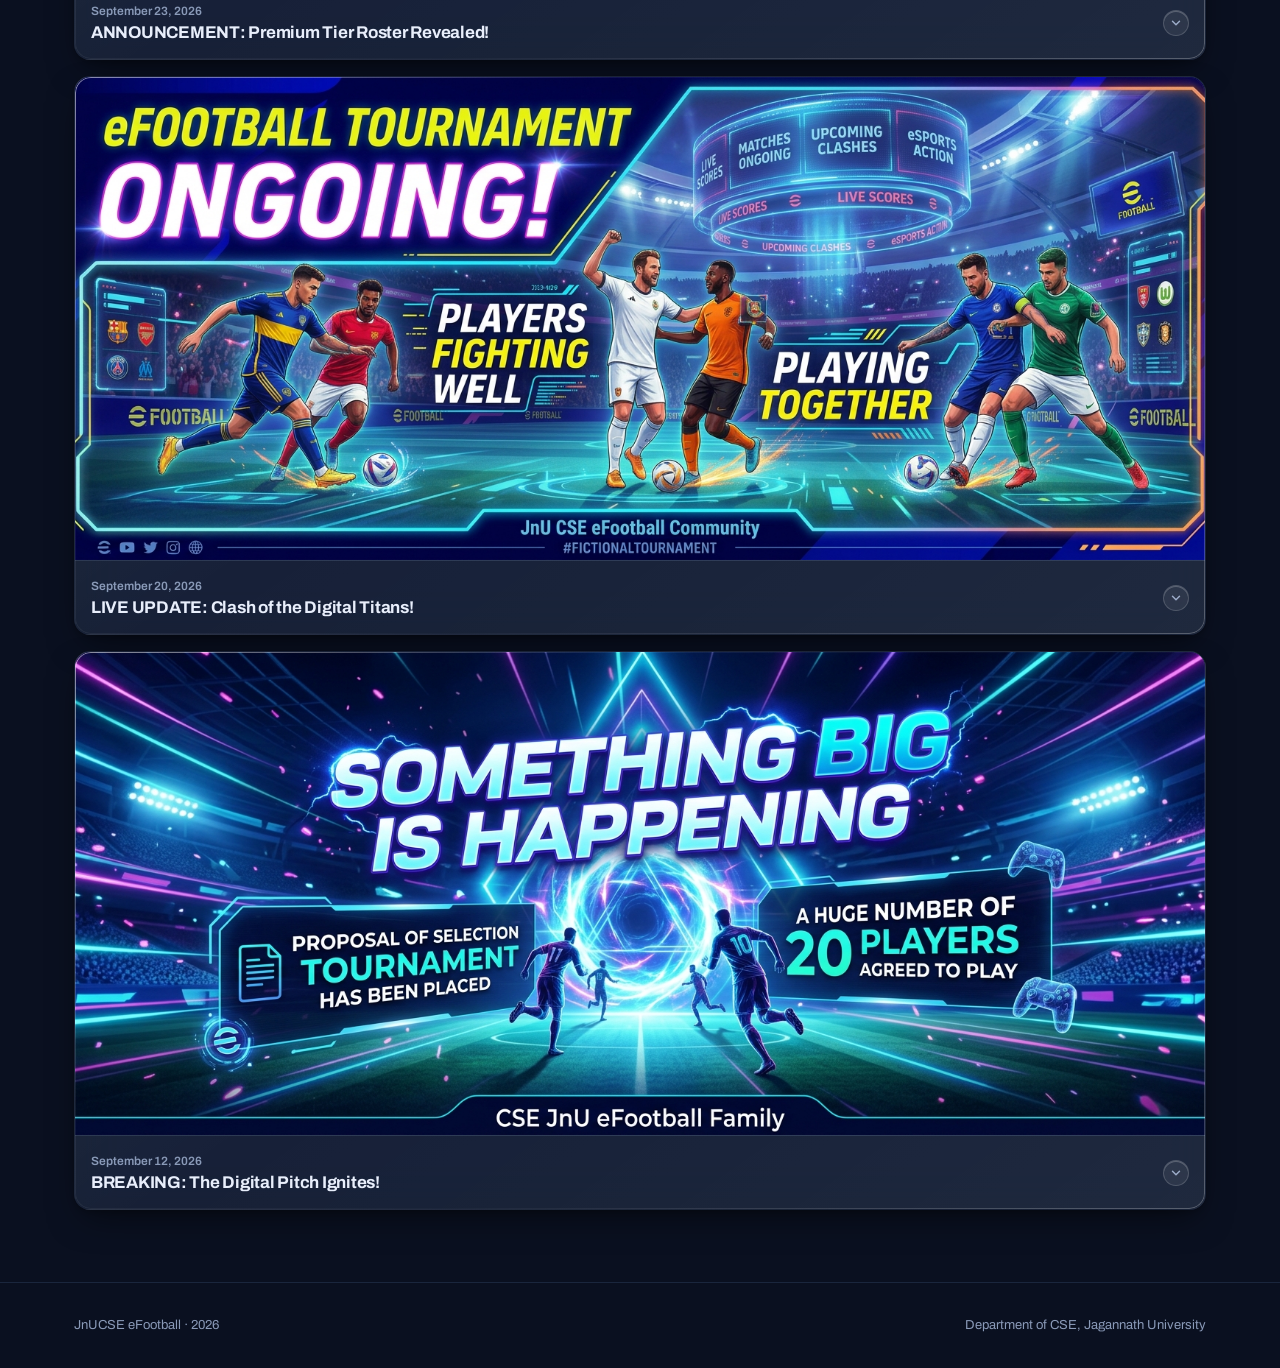
==== commit 1ebc891c: "Add iOS-style liquid glass visual layer - css/glass.css: floating capsule header, glass tabs with sl" ====
--- a/index.html
+++ b/index.html
@@ -14,8 +14,20 @@
 <link rel="stylesheet" href="css/layout.css">
 <link rel="stylesheet" href="css/components.css">
 <link rel="stylesheet" href="css/animations.css">
+<link rel="stylesheet" href="css/glass.css">
 </head>
 <body data-page="home">
+
+<!-- Liquid glass: colour for the glass to bend, and the refraction filter
+     used by the bars in Chromium (see css/glass.css). -->
+<div class="ambient" aria-hidden="true"><i></i><i></i><i></i><i></i></div>
+<svg width="0" height="0" style="position:absolute" aria-hidden="true" focusable="false">
+  <filter id="lg-refract" x="0" y="0" width="100%" height="100%" color-interpolation-filters="sRGB">
+    <feTurbulence type="fractalNoise" baseFrequency="0.006 0.014" numOctaves="2" seed="7" result="noise"/>
+    <feGaussianBlur in="noise" stdDeviation="3" result="map"/>
+    <feDisplacementMap in="SourceGraphic" in2="map" scale="22" xChannelSelector="R" yChannelSelector="G"/>
+  </filter>
+</svg>
 
 <header class="site-header">
   <div class="shell">
--- a/css/tokens.css
+++ b/css/tokens.css
@@ -18,8 +18,8 @@
   /* ---- Text ------------------------------------------------------------ */
   --ink:         #E8EEFB;
   --ink-dim:     #B4C2DC;
-  --muted:       #8496B5;
-  --faint:       #5E7094;
+  --muted:       #9AA9C6;
+  --faint:       #8A9AB8;
 
   /* ---- Tier identity. These carry meaning, not decoration. ------------- */
   --premium:     #F2B33D;
@@ -75,7 +75,24 @@
   --lift-2: 0 1px 0 rgba(255,255,255,.05) inset, 0 8px 28px rgba(0,0,0,.45);
   --lift-3: 0 1px 0 rgba(255,255,255,.06) inset, 0 20px 50px rgba(0,0,0,.55);
 
+  /* ---- Liquid glass. Used by css/glass.css. ---------------------------- */
+  --glass-bg:
+    linear-gradient(145deg, rgba(255,255,255,.12) 0%, rgba(255,255,255,.035) 45%, rgba(255,255,255,.07) 100%),
+    rgba(20, 31, 53, .64);
+  --glass-bg-bar:
+    linear-gradient(180deg, rgba(255,255,255,.16) 0%, rgba(255,255,255,.05) 100%),
+    rgba(14, 22, 40, .62);
+  --glass-bg-lite:
+    linear-gradient(145deg, rgba(255,255,255,.075), rgba(255,255,255,.02)),
+    rgba(20, 31, 53, .46);
+  --glass-bf:      blur(22px) saturate(175%);
+  --glass-bf-bar:  blur(16px) saturate(190%);
+  --glass-line:    rgba(255,255,255,.14);
+  --glass-top:     rgba(255,255,255,.36);
+  --glass-shadow:  0 14px 34px -10px rgba(0,0,0,.55), 0 2px 6px rgba(0,0,0,.22);
+
   /* ---- Motion ---------------------------------------------------------- */
+  --spring:   cubic-bezier(.34, 1.4, .64, 1);
   --ease:     cubic-bezier(.25, .8, .35, 1);
   --ease-out: cubic-bezier(.16, 1, .3, 1);
   --fast: 160ms;
--- a/css/glass.css
+++ b/css/glass.css
@@ -0,0 +1,351 @@
+/* =========================================================================
+   LIQUID GLASS
+   =========================================================================
+   A visual layer on top of components.css. Remove the <link> to this file
+   and the site falls back to its flat look; nothing else depends on it.
+
+   Three kinds of surface:
+     bar    floating capsules (header, mobile nav, tabs, season chip)
+     panel  large cards that get real backdrop blur + a rim light that
+            follows the pointer (tables, accordions, records, setup)
+     lite   small repeated things (match rows, stat boxes). Translucent
+            only: a backdrop-filter inside another backdrop-filter does
+            not see the page, and ~150 blurred rows would be slow anyway.
+
+   All colours, blur and tint come from the --glass-* tokens in tokens.css.
+   ========================================================================= */
+
+/* ---- Ambient background -------------------------------------------------
+   Glass only reads as glass if there is colour behind it to bend. Four soft
+   pools of light drift slowly; the second one takes the tier accent. */
+
+.ambient {
+  position: fixed;
+  inset: 0;
+  z-index: 0;
+  overflow: hidden;
+  pointer-events: none;
+  contain: strict;
+}
+.ambient i {
+  position: absolute;
+  display: block;
+  border-radius: 50%;
+  will-change: transform;
+}
+.ambient i:nth-child(1) {
+  width: 62vmax; height: 62vmax; left: -18vmax; top: -24vmax;
+  background: radial-gradient(closest-side, rgba(63,122,200,.30), transparent);
+  animation: drift-a 34s ease-in-out infinite alternate;
+}
+.ambient i:nth-child(2) {
+  width: 52vmax; height: 52vmax; right: -20vmax; top: 6vh;
+  background: radial-gradient(closest-side, rgba(242,179,61,.20), transparent);
+  background: radial-gradient(closest-side,
+    color-mix(in srgb, var(--accent, var(--premium)) 26%, transparent), transparent);
+  animation: drift-b 41s ease-in-out infinite alternate;
+}
+.ambient i:nth-child(3) {
+  width: 56vmax; height: 56vmax; left: 8vw; bottom: -30vmax;
+  background: radial-gradient(closest-side, rgba(63,200,190,.20), transparent);
+  animation: drift-c 38s ease-in-out infinite alternate;
+}
+.ambient i:nth-child(4) {
+  width: 42vmax; height: 42vmax; right: 6vw; bottom: -18vmax;
+  background: radial-gradient(closest-side, rgba(125,92,226,.22), transparent);
+  animation: drift-a 47s ease-in-out infinite alternate-reverse;
+}
+@keyframes drift-a { to { transform: translate3d(9vmax, 7vmax, 0) scale(1.08); } }
+@keyframes drift-b { to { transform: translate3d(-8vmax, 10vmax, 0) scale(.94); } }
+@keyframes drift-c { to { transform: translate3d(11vmax, -6vmax, 0) scale(1.1); } }
+
+/* ---- Shared glass surfaces (panels) -------------------------------------
+   `border-color: transparent` hands the edge to the rim light below. */
+
+.table-wrap, .acc, .record, .season-card, .setup {
+  position: relative;
+  isolation: isolate;
+  border-color: transparent;
+  background: var(--glass-bg);
+  -webkit-backdrop-filter: var(--glass-bf);
+  backdrop-filter: var(--glass-bf);
+  box-shadow: var(--glass-shadow), inset 0 1px 0 var(--glass-top);
+  transition:
+    transform var(--mid) var(--spring),
+    box-shadow var(--mid) var(--ease),
+    background var(--mid) var(--ease);
+}
+
+/* Rim light: a 1px ring, bright at the top-left and bottom-right where a
+   curved glass edge catches light, faint in between. Drawn with a masked
+   gradient so the glass itself stays transparent. */
+.table-wrap::after, .acc::after, .record::after, .season-card::after, .setup::after {
+  content: "";
+  position: absolute;
+  inset: 0;
+  z-index: 2;
+  padding: 1px;
+  border-radius: inherit;
+  pointer-events: none;
+  background: linear-gradient(140deg,
+    rgba(255,255,255,.55), rgba(255,255,255,.07) 30%,
+    rgba(255,255,255,.02) 58%, rgba(255,255,255,.26));
+  -webkit-mask: linear-gradient(#000 0 0) content-box, linear-gradient(#000 0 0);
+  -webkit-mask-composite: xor;
+          mask: linear-gradient(#000 0 0) content-box exclude, linear-gradient(#000 0 0);
+          mask-composite: exclude;
+}
+
+/* Pointer light: a soft specular pool that tracks the cursor (js/ui/glass.js
+   sets --mx / --my). z-index -1 puts it above the glass but under content. */
+.table-wrap::before, .acc::before, .record::before, .season-card::before, .setup::before {
+  content: "";
+  position: absolute;
+  inset: 0;
+  z-index: -1;
+  border-radius: inherit;
+  pointer-events: none;
+  opacity: 0;
+  background: radial-gradient(380px circle at var(--mx, 50%) var(--my, 0%),
+    rgba(255,255,255,.13), transparent 62%);
+  background: radial-gradient(380px circle at var(--mx, 50%) var(--my, 0%),
+    color-mix(in srgb, var(--accent, #9db7ff) 24%, rgba(255,255,255,.10)), transparent 62%);
+  transition: opacity var(--mid) var(--ease);
+}
+@media (hover: hover) and (pointer: fine) {
+  .table-wrap:hover::before, .acc:hover::before, .record:hover::before,
+  .season-card:hover::before, .setup:hover::before { opacity: 1; }
+  .record:hover, .season-card:hover { transform: translateY(-2px); }
+}
+.acc.is-open { box-shadow: var(--glass-shadow), 0 24px 50px -16px rgba(0,0,0,.6), inset 0 1px 0 var(--glass-top); }
+
+/* Dividers inside glass become light, not dark. */
+.table-wrap .table-key,
+.standings tbody td,
+.meta-line,
+.roll-row,
+.season-card-head,
+.news-banner { border-color: rgba(255,255,255,.07); }
+
+.standings thead th {
+  background: rgba(255,255,255,.055);
+  border-bottom-color: rgba(255,255,255,.10);
+}
+.table-key { background: rgba(255,255,255,.035); }
+.standings tbody tr:hover { background: rgba(255,255,255,.055); }
+
+.season-card-head { background: linear-gradient(180deg, rgba(242,179,61,.10), transparent); }
+.movement { background: rgba(255,255,255,.08); }
+.movement-col { background: rgba(10,16,32,.28); }
+
+/* Content that sat on opaque surfaces becomes translucent glass of its own. */
+.stat-box, .score, .empty code, .setup code, .setup li::before {
+  background: rgba(255,255,255,.07);
+  box-shadow: inset 0 1px 0 rgba(255,255,255,.16);
+}
+.setup li::before { border-color: rgba(255,255,255,.14); }
+.score--pending { background: transparent; box-shadow: none; }
+
+.avatar, .avatar-fallback {
+  border-color: rgba(255,255,255,.22);
+  box-shadow: 0 0 0 1px rgba(0,0,0,.25), inset 0 1px 0 rgba(255,255,255,.3);
+}
+.acc-chevron {
+  background: rgba(255,255,255,.07);
+  border-color: rgba(255,255,255,.16);
+  box-shadow: inset 0 1px 0 rgba(255,255,255,.22);
+}
+
+/* ---- Lite glass: rows ----------------------------------------------------*/
+
+.match {
+  background: var(--glass-bg-lite);
+  border-color: rgba(255,255,255,.09);
+  box-shadow: inset 0 1px 0 rgba(255,255,255,.12);
+  transition: border-color var(--fast) var(--ease), transform var(--mid) var(--spring),
+              background var(--fast) var(--ease);
+}
+.match:hover { border-color: rgba(255,255,255,.2); background: rgba(255,255,255,.07); }
+
+/* ---- Banners and empty states: glass, but keep the semantic border ------ */
+
+.banner, .empty {
+  -webkit-backdrop-filter: var(--glass-bf);
+  backdrop-filter: var(--glass-bf);
+  box-shadow: inset 0 1px 0 rgba(255,255,255,.16);
+}
+.empty { background: rgba(255,255,255,.035); border-color: rgba(255,255,255,.16); }
+.banner--error  { background: linear-gradient(rgba(242,104,107,.16), rgba(242,104,107,.10)), rgba(20,31,53,.5); }
+.banner--notice { background: linear-gradient(rgba(242,179,61,.15), rgba(242,179,61,.09)), rgba(20,31,53,.5); }
+
+/* ---- Header: a floating capsule -----------------------------------------
+   The glass lives on ::before / ::after, not on the header itself.
+   A backdrop-filter on the header would make it the containing block for the
+   fixed mobile nav inside it (see layout.css), pinning the nav to the header
+   instead of the screen. The header's own fade is removed for the same kind
+   of reason: an opacity animation makes it a backdrop root. */
+
+.site-header {
+  background: none;
+  border-bottom: 0;
+  -webkit-backdrop-filter: none;
+  backdrop-filter: none;
+  animation: none;
+}
+.site-header::before,
+.site-header::after {
+  content: "";
+  position: absolute;
+  inset: 8px max(12px, calc(50% - var(--shell) / 2));
+  border-radius: 999px;
+  pointer-events: none;
+}
+.site-header::before {
+  z-index: -1;
+  background: var(--glass-bg-bar);
+  -webkit-backdrop-filter: var(--glass-bf-bar);
+  backdrop-filter: var(--glass-bf-bar);
+  box-shadow: var(--glass-shadow), inset 0 1px 0 var(--glass-top);
+}
+.site-header::after {
+  z-index: 0;
+  padding: 1px;
+  background: linear-gradient(160deg,
+    rgba(255,255,255,.6), rgba(255,255,255,.08) 28%,
+    rgba(255,255,255,.03) 62%, rgba(255,255,255,.3));
+  -webkit-mask: linear-gradient(#000 0 0) content-box, linear-gradient(#000 0 0);
+  -webkit-mask-composite: xor;
+          mask: linear-gradient(#000 0 0) content-box exclude, linear-gradient(#000 0 0);
+          mask-composite: exclude;
+}
+
+.brand img, .brand svg { filter: drop-shadow(0 2px 6px rgba(0,0,0,.35)); }
+
+.season-chip {
+  border-color: var(--glass-line);
+  background: linear-gradient(180deg, rgba(255,255,255,.14), rgba(255,255,255,.05));
+  box-shadow: inset 0 1px 0 rgba(255,255,255,.3);
+}
+
+/* Navigation links: the current page is a glass pill, not an underline. */
+.main-nav a {
+  border-radius: 999px;
+  transition: color var(--fast) var(--ease), background var(--fast) var(--ease),
+              box-shadow var(--fast) var(--ease), transform var(--mid) var(--spring);
+}
+.main-nav a:hover { background: rgba(255,255,255,.08); }
+.main-nav a:active { transform: scale(.94); }
+.main-nav a[aria-current="page"] {
+  background: linear-gradient(180deg, rgba(255,255,255,.2), rgba(255,255,255,.08));
+  box-shadow: inset 0 1px 0 rgba(255,255,255,.4), inset 0 0 0 1px rgba(255,255,255,.14),
+              0 4px 14px -4px rgba(0,0,0,.5);
+}
+.main-nav a[aria-current="page"]::after { display: none; }
+
+/* ---- Tabs: a glass track with a glass lens that slides ------------------ */
+
+.tabs {
+  border-color: transparent;
+  border-radius: 999px;
+  background: var(--glass-bg-bar);
+  -webkit-backdrop-filter: var(--glass-bf-bar);
+  backdrop-filter: var(--glass-bf-bar);
+  box-shadow: var(--glass-shadow), inset 0 0 0 1px var(--glass-line), inset 0 1px 0 var(--glass-top);
+}
+.tab {
+  border-radius: 999px;
+  transition: color var(--fast) var(--ease), transform var(--mid) var(--spring);
+}
+.tab:active { transform: scale(.94); }
+.tab[aria-selected="true"] { color: var(--ink); text-shadow: 0 1px 8px rgba(0,0,0,.35); }
+
+.tab-marker {
+  border-radius: 999px;
+  background: linear-gradient(180deg, rgba(242,179,61,.5), rgba(242,179,61,.22));
+  background: linear-gradient(180deg,
+    color-mix(in srgb, var(--accent, var(--premium)) 58%, rgba(255,255,255,.1)),
+    color-mix(in srgb, var(--accent, var(--premium)) 26%, transparent));
+  box-shadow:
+    inset 0 1px 0 rgba(255,255,255,.55),
+    inset 0 0 0 1px color-mix(in srgb, var(--accent, var(--premium)) 55%, rgba(255,255,255,.2)),
+    0 8px 20px -8px color-mix(in srgb, var(--accent, var(--premium)) 70%, transparent);
+  transition: transform var(--slow) var(--spring), width var(--slow) var(--spring);
+}
+
+.acc-head:active { background: rgba(255,255,255,.05); }
+
+/* ---- Mobile: a floating glass tab bar ----------------------------------- */
+
+@media (max-width: 760px) {
+  /* The capsule's curved ends need more room than the flat page gutter. */
+  .site-header .shell { padding-inline: 22px; }
+
+  .main-nav {
+    left: 12px; right: 12px;
+    bottom: calc(10px + env(safe-area-inset-bottom, 0px));
+    gap: 2px;
+    padding: 6px;
+    border: 0;
+    border-radius: 30px;
+    background: var(--glass-bg-bar);
+    -webkit-backdrop-filter: var(--glass-bf-bar);
+    backdrop-filter: var(--glass-bf-bar);
+    box-shadow: var(--glass-shadow), inset 0 0 0 1px var(--glass-line), inset 0 1px 0 var(--glass-top);
+  }
+  .main-nav a { padding: 11px 4px; }
+
+  main { padding-bottom: calc(var(--s-5) + 84px + env(safe-area-inset-bottom, 0px)); }
+  .site-footer { padding-bottom: calc(var(--s-5) + 84px + env(safe-area-inset-bottom, 0px)); }
+}
+
+/* ---- Refraction (Chromium only) -----------------------------------------
+   Other engines ignore url() inside backdrop-filter, so js/ui/glass.js adds
+   .glass-refract only where it works. The filter lives in each page's inline
+   <svg> (#lg-refract). It bends what is behind the bars slightly. */
+
+.glass-refract .tabs,
+.glass-refract .site-header::before {
+  -webkit-backdrop-filter: url(#lg-refract) blur(10px) saturate(190%);
+  backdrop-filter: url(#lg-refract) blur(10px) saturate(190%);
+}
+@media (max-width: 760px) {
+  .glass-refract .main-nav {
+    -webkit-backdrop-filter: url(#lg-refract) blur(10px) saturate(190%);
+    backdrop-filter: url(#lg-refract) blur(10px) saturate(190%);
+  }
+}
+
+/* ---- Scrollbars --------------------------------------------------------- */
+
+::-webkit-scrollbar-thumb { background: rgba(255,255,255,.18); border-color: transparent; }
+::-webkit-scrollbar-thumb:hover { background: rgba(255,255,255,.3); }
+::-webkit-scrollbar-track { background: transparent; }
+
+/* =========================================================================
+   FALLBACKS
+   Glass is decoration. When the visitor asks for less transparency, or the
+   browser cannot blur what is behind an element, surfaces turn opaque and
+   the text keeps its contrast.
+   ========================================================================= */
+
+@media (prefers-reduced-transparency: reduce) {
+  :root {
+    --glass-bf: none; --glass-bf-bar: none;
+    --glass-bg: var(--surface); --glass-bg-bar: var(--surface-2); --glass-bg-lite: var(--surface);
+  }
+  .ambient { display: none; }
+  .glass-refract .tabs, .glass-refract .site-header::before, .glass-refract .main-nav {
+    -webkit-backdrop-filter: none; backdrop-filter: none;
+  }
+}
+@supports not ((backdrop-filter: blur(1px)) or (-webkit-backdrop-filter: blur(1px))) {
+  :root {
+    --glass-bf: none; --glass-bf-bar: none;
+    --glass-bg: var(--surface); --glass-bg-bar: var(--surface-2); --glass-bg-lite: var(--surface);
+  }
+}
+
+@media (prefers-reduced-motion: reduce) {
+  .ambient i:nth-child(n) { animation: none; }
+  .tab-marker { transition-duration: .01ms; }
+}
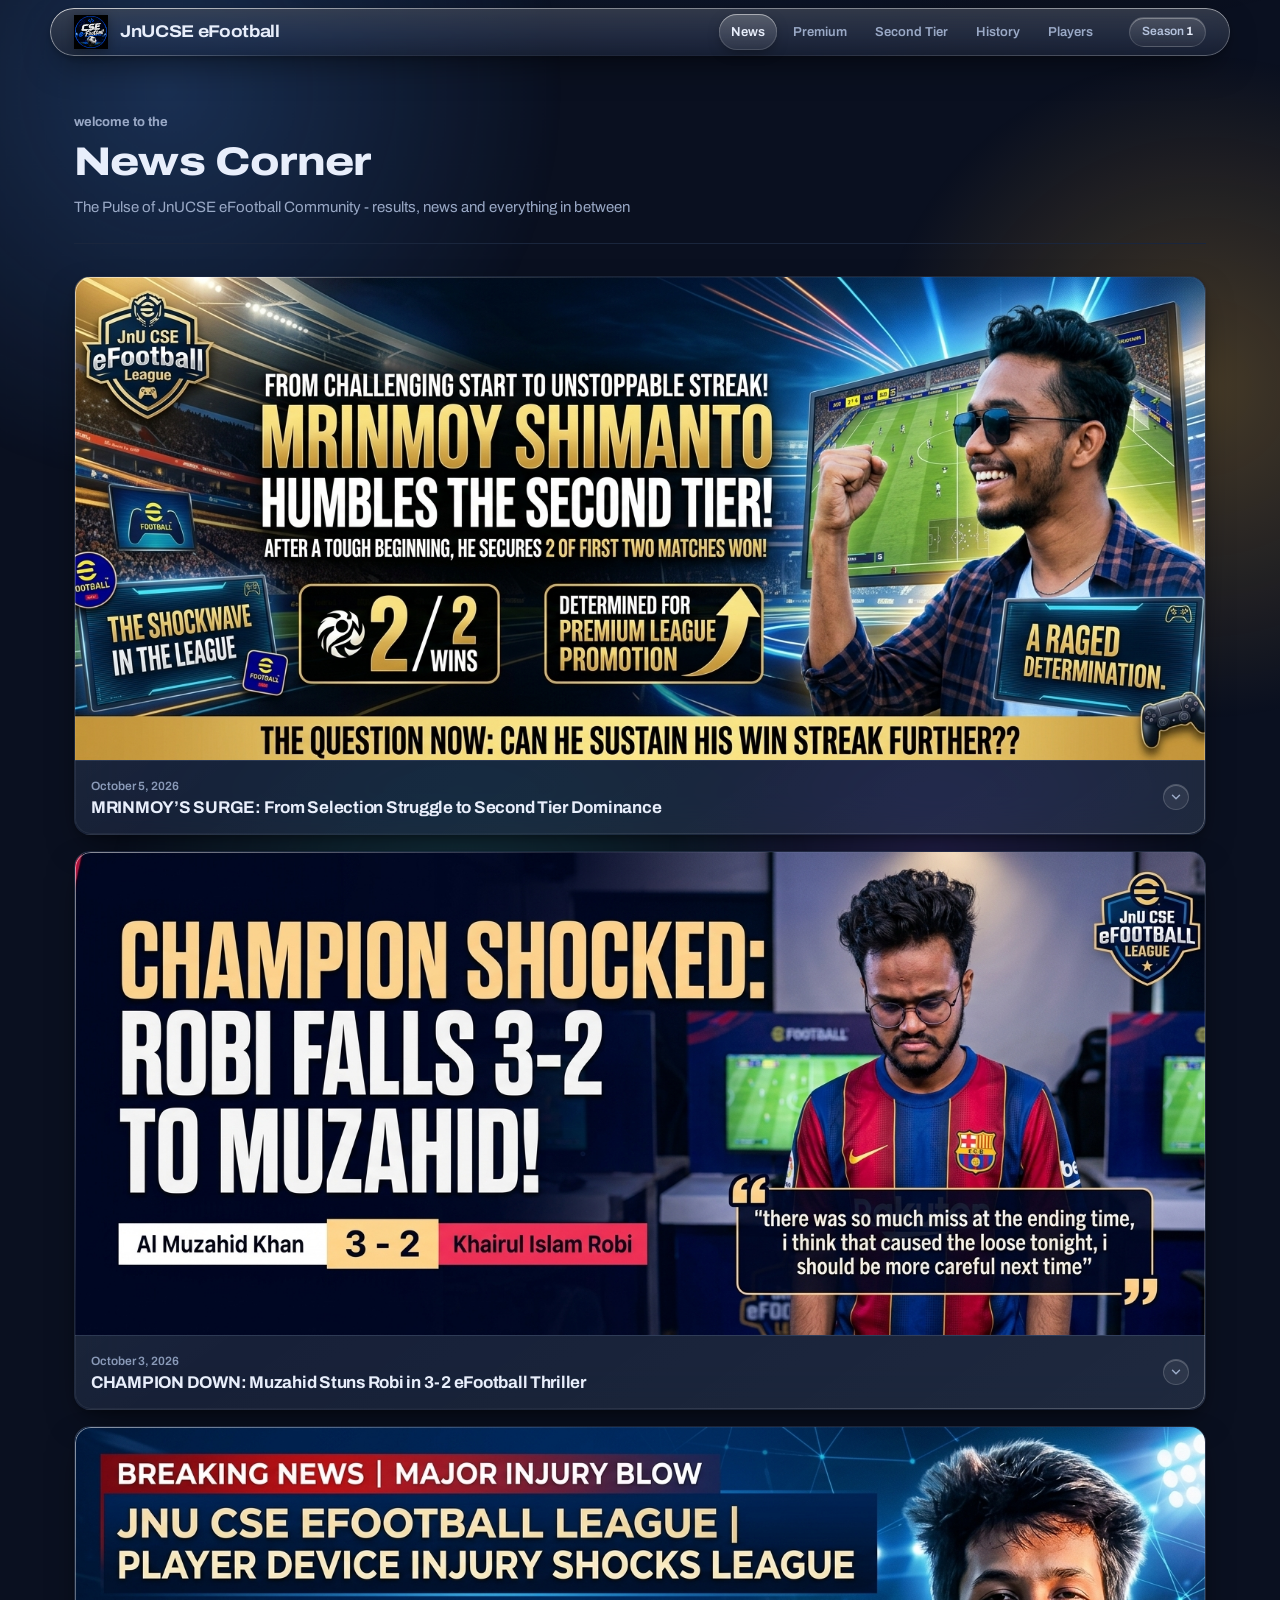
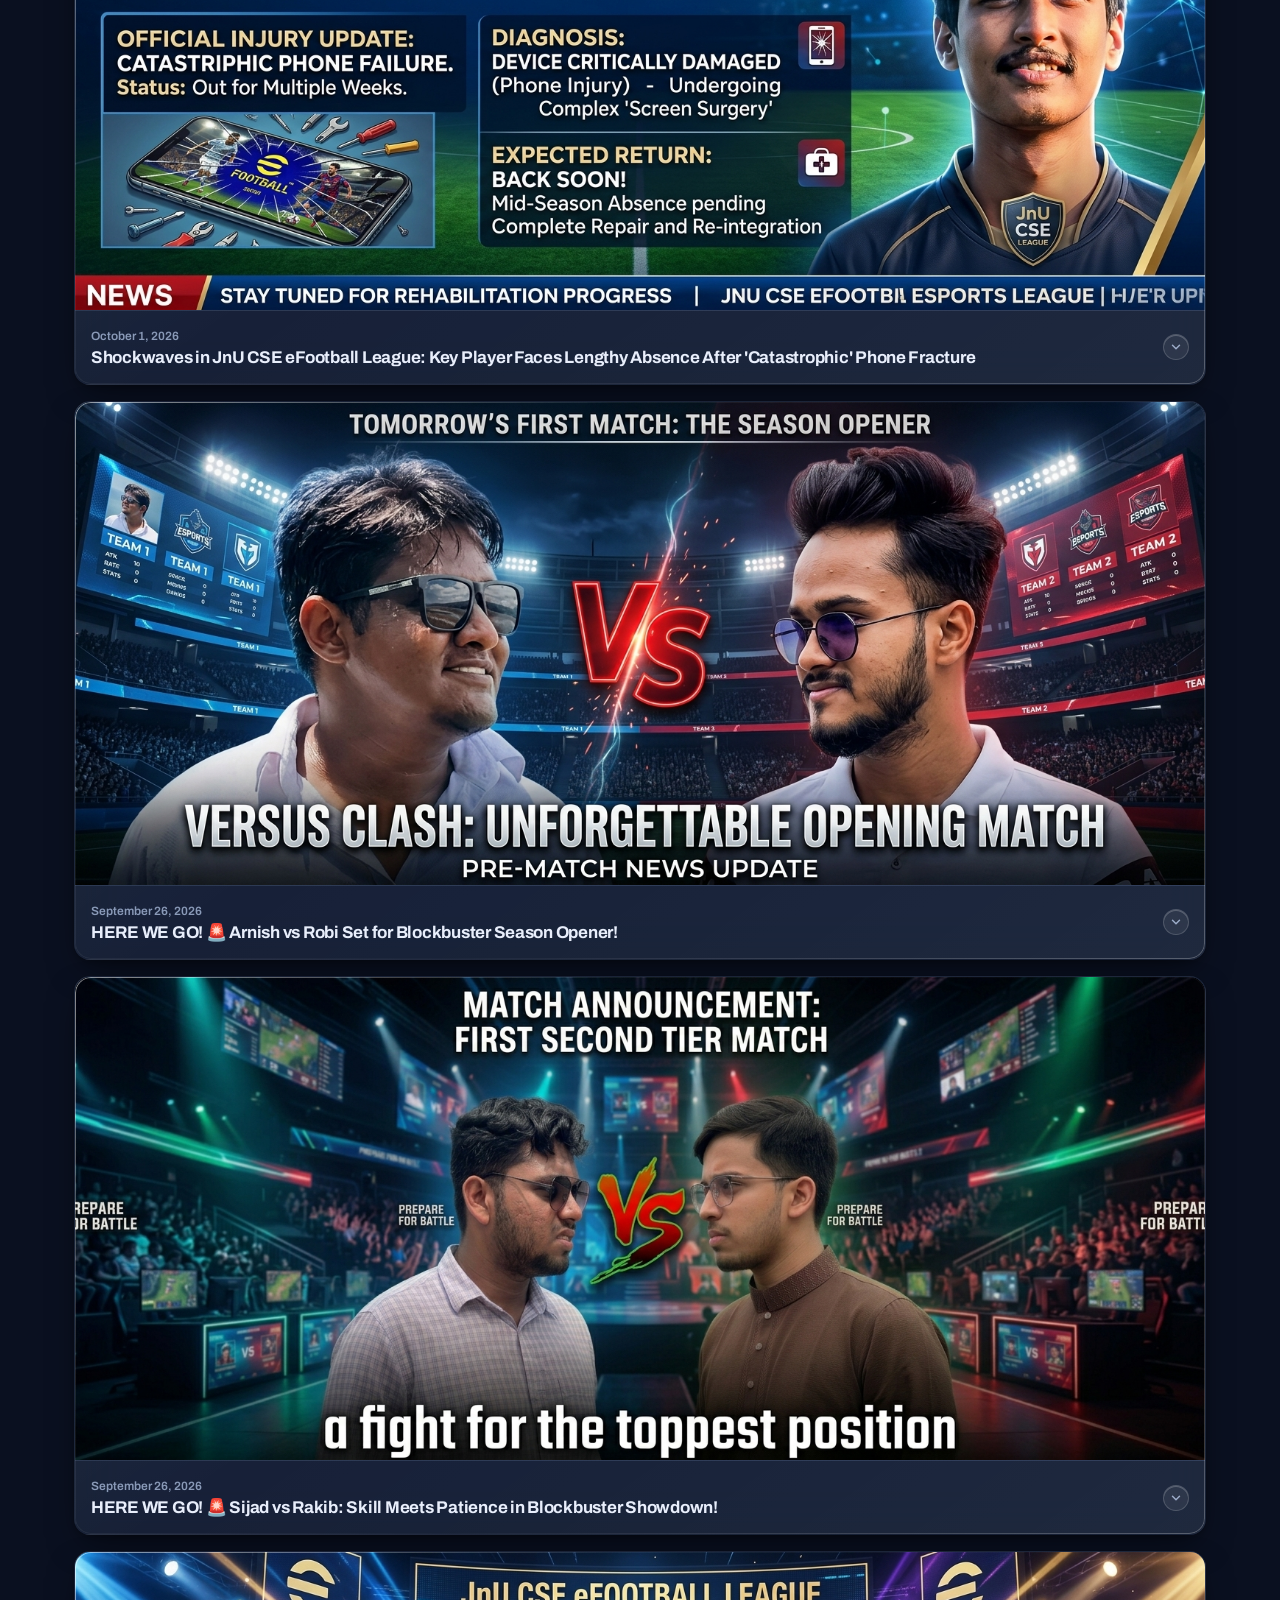
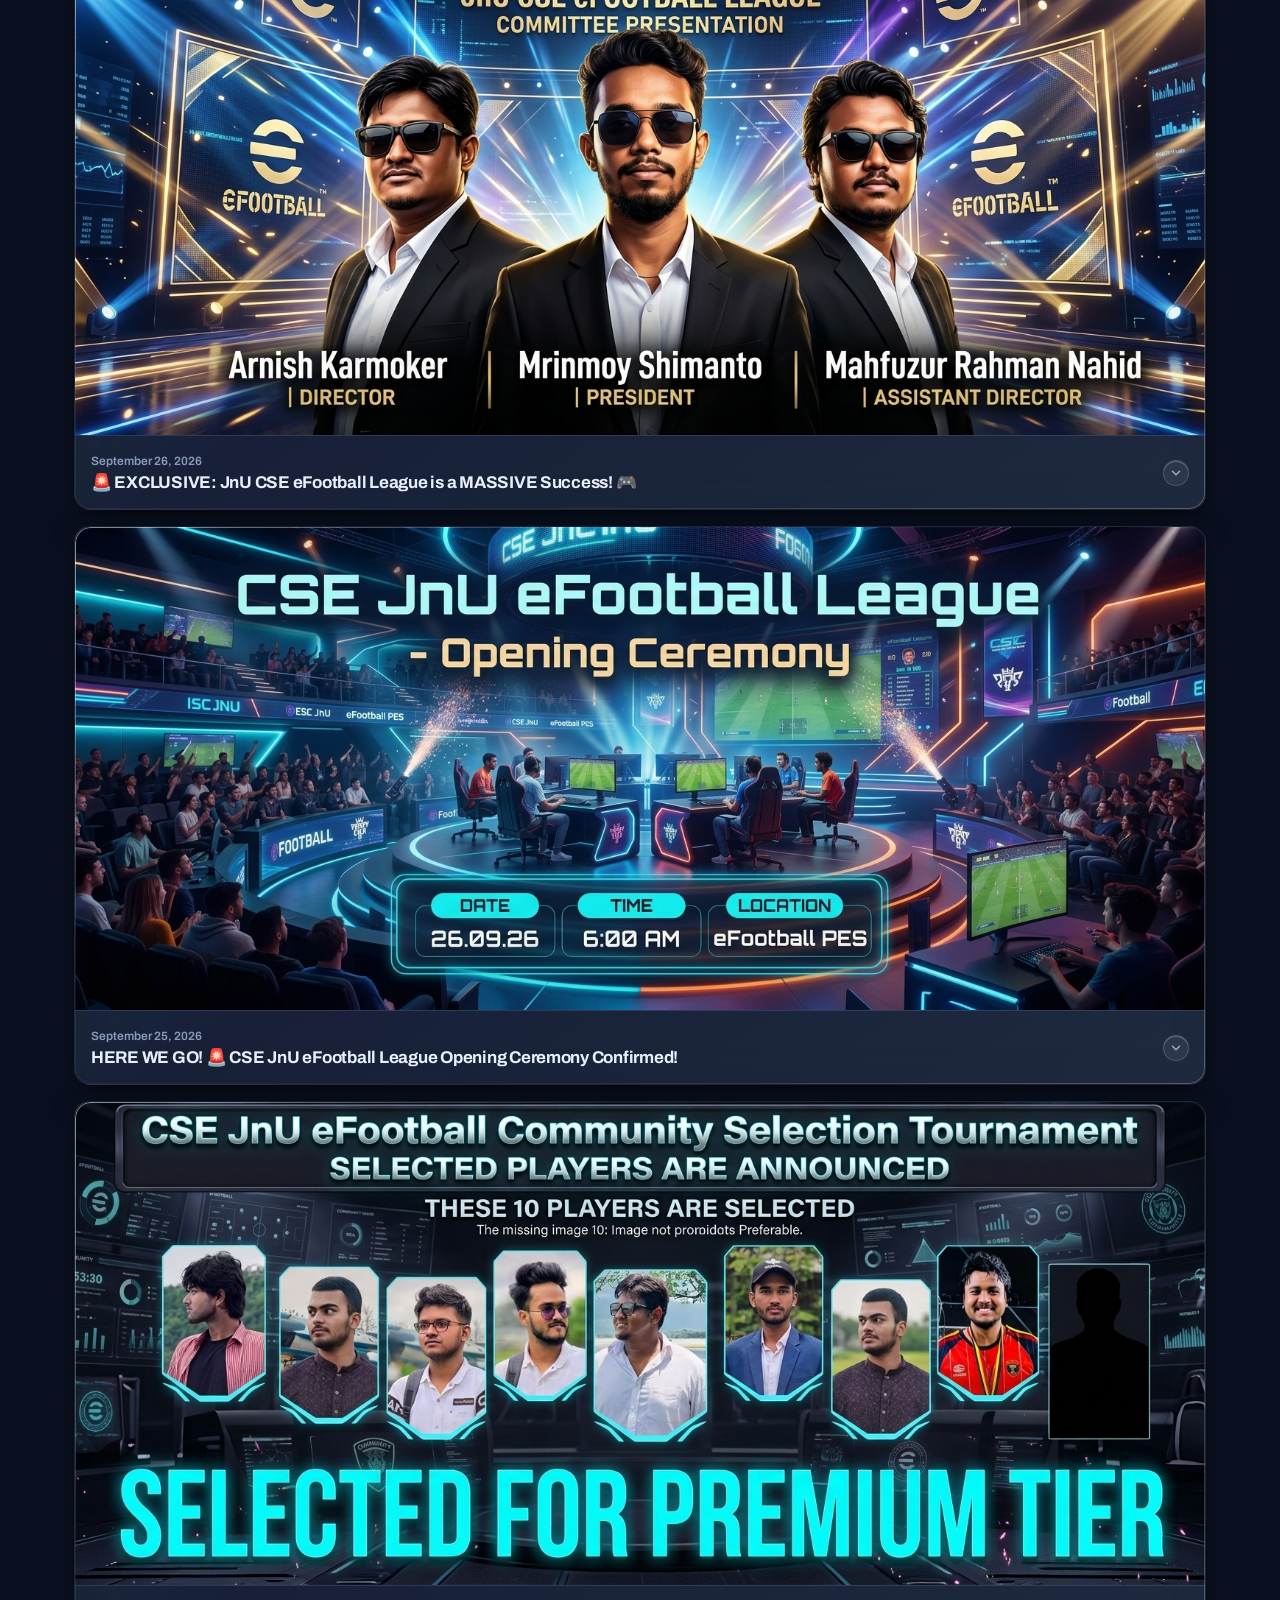
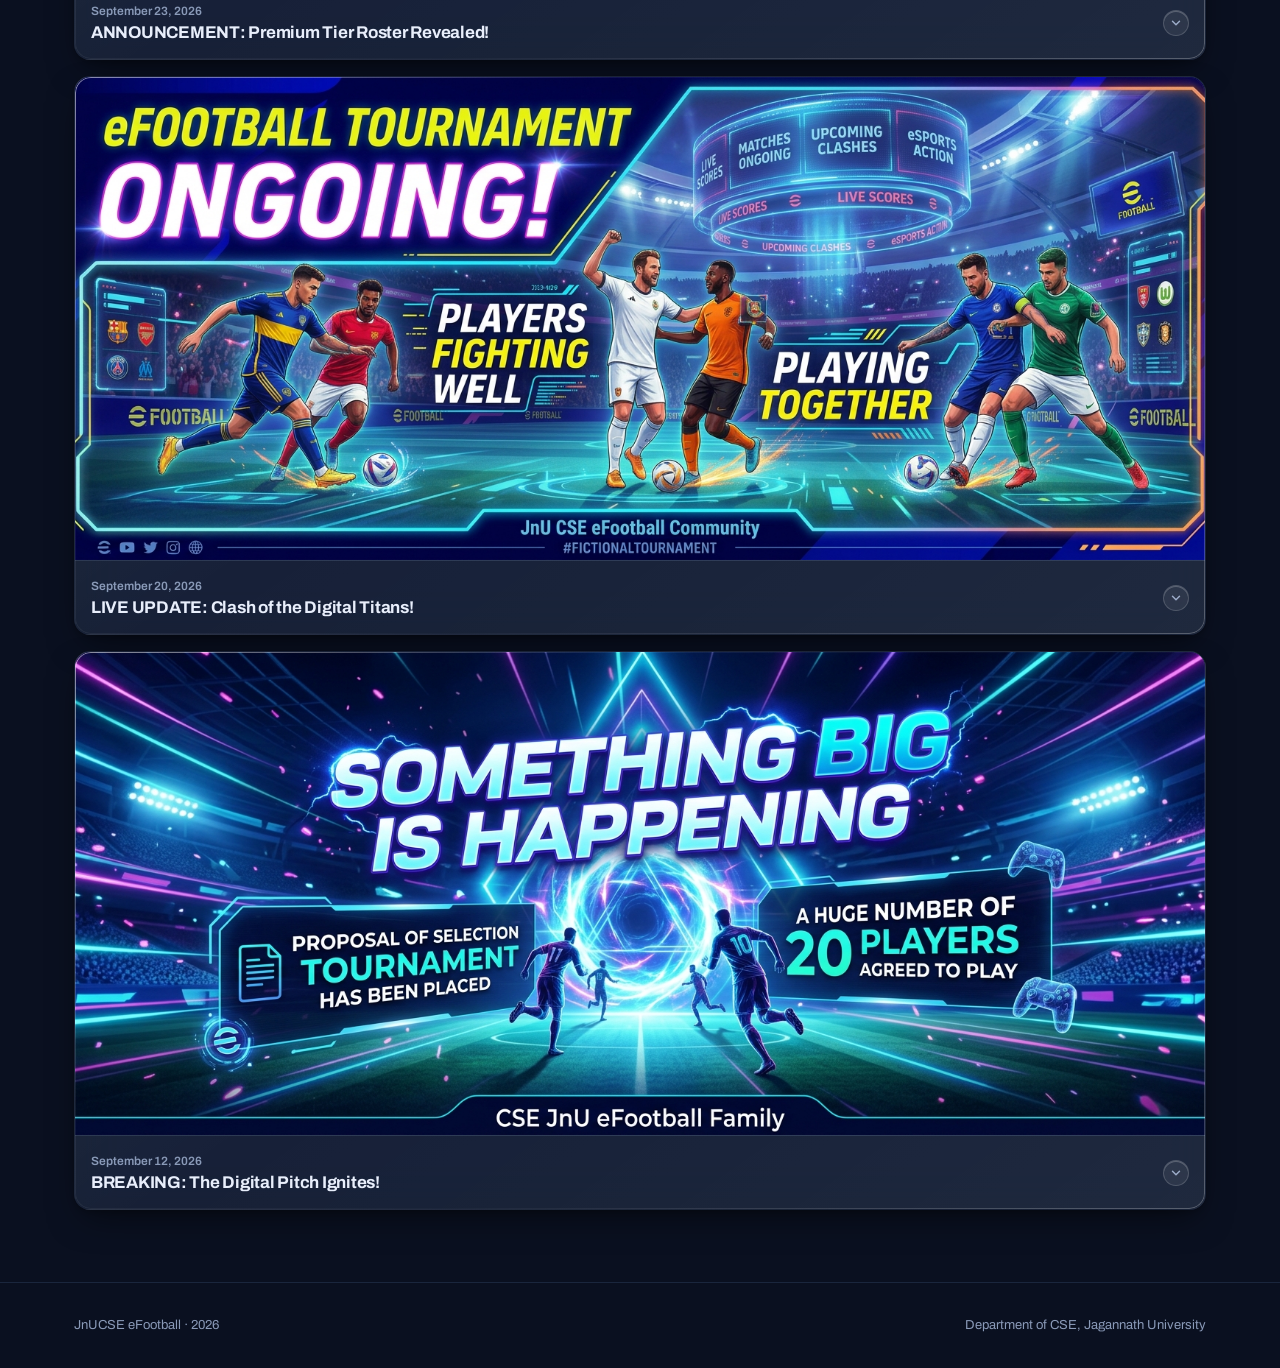
==== commit 68c3cc46: "Move players to one Players page; add search to Upcoming, Recent, Players - New Players page (player" ====
--- a/index.html
+++ b/index.html
@@ -48,6 +48,7 @@
       <a href="premium.html">Premium</a>
       <a href="second-tier.html">Second Tier</a>
       <a href="history.html">History</a>
+      <a href="players.html">Players</a>
     </nav>
 
     <span class="season-chip" id="season-chip">&nbsp;</span>
--- a/css/base.css
+++ b/css/base.css
@@ -63,6 +63,8 @@
   cursor: pointer;
 }
 
+[hidden] { display: none !important; }
+
 img { max-width: 100%; display: block; }
 
 ul, ol { margin: 0; padding: 0; list-style: none; }
--- a/css/components.css
+++ b/css/components.css
@@ -264,6 +264,75 @@
   background: transparent;
   border: 1px dashed var(--line);
 }
+
+/* Infinite-scroll footer: the button is the scroll trigger and the
+   fallback; the status line says how far through the list you are. */
+.feed-more {
+  display: block;
+  margin: var(--s-4) auto 0;
+  padding: var(--s-2) var(--s-5);
+  border: 1px solid var(--line);
+  border-radius: 99px;
+  background: var(--surface);
+  color: var(--ink-dim);
+  font-size: var(--t-sm);
+  font-weight: 600;
+}
+.feed-more:hover { color: var(--ink); border-color: var(--accent-dim, var(--line)); }
+.feed-status {
+  margin: var(--s-3) auto 0;
+  text-align: center;
+  color: var(--faint);
+  font-size: var(--t-xs);
+}
+.feed-status:empty { display: none; }
+
+/* ---- Search ------------------------------------------------------------- */
+
+.search {
+  position: relative;
+  display: flex;
+  align-items: center;
+  gap: var(--s-2);
+  margin-bottom: var(--s-4);
+  padding: 0 var(--s-2) 0 var(--s-4);
+  min-height: 48px;
+  background: var(--surface);
+  border: 1px solid var(--line);
+  border-radius: 99px;
+  transition: border-color var(--fast) var(--ease), box-shadow var(--fast) var(--ease);
+}
+.search:focus-within {
+  border-color: var(--accent, var(--premium));
+  box-shadow: 0 0 0 3px color-mix(in srgb, var(--accent, var(--premium)) 25%, transparent);
+}
+.search-icon { flex: none; color: var(--muted); }
+.search-input {
+  flex: 1;
+  min-width: 0;
+  height: 46px;
+  padding: 0;
+  border: 0;
+  outline: 0;
+  background: transparent;
+  color: var(--ink);
+  font: inherit;
+  font-size: 1rem;           /* 16px: iOS Safari zooms the page on smaller inputs */
+}
+.search-input::placeholder { color: var(--faint); }
+.search-input::-webkit-search-cancel-button,
+.search-input::-webkit-search-decoration { -webkit-appearance: none; appearance: none; }
+.search-reset {
+  flex: none;
+  min-height: 36px;
+  padding: 0 var(--s-4);
+  border-radius: 99px;
+  background: var(--surface-3);
+  color: var(--ink);
+  font-size: var(--t-sm);
+  font-weight: 700;
+}
+.search-reset:hover { background: var(--faint); }
 
 /* ---- Accordion cards (news + players) ---------------------------------- */
 
@@ -400,6 +469,62 @@
 .honour.title { background: var(--premium-wash); color: var(--premium); }
 .honour.up    { background: var(--second-wash);  color: var(--second); }
 .honour.down  { background: var(--loss-wash);    color: var(--loss); }
+
+/* ---- Players page: career card ----------------------------------------- */
+
+.player-head { display: flex; align-items: center; gap: var(--s-4); }
+.player-head .avatar { width: 44px; height: 44px; }
+
+.career {
+  display: grid;
+  grid-template-columns: minmax(180px, 260px) 1fr;
+  gap: var(--s-5);
+  align-items: start;
+}
+.career-main { min-width: 0; }
+.career .player-stats { margin-top: 0; grid-template-columns: repeat(auto-fit, minmax(84px, 1fr)); }
+.career .meta-line .k { width: 150px; }
+.career .rec { display: block; }
+.career .rec b { color: var(--ink); font-weight: 700; }
+.career .rec small { display: block; margin-top: 2px; color: var(--faint); font-size: var(--t-xs); }
+
+/* The photo. aspect-ratio reserves its space so opening the card never jumps. */
+.portrait {
+  position: relative;
+  aspect-ratio: 4 / 5;
+  width: 100%;
+  overflow: hidden;
+  border-radius: var(--r-lg);
+  background: linear-gradient(160deg, var(--surface-3), var(--surface-2));
+}
+.portrait img { width: 100%; height: 100%; object-fit: cover; }
+.portrait-fallback {
+  position: absolute; inset: 0;
+  display: grid; place-items: center;
+  color: var(--muted);
+  font-size: 4rem;
+  font-weight: 800;
+  font-variation-settings: "wdth" 118;
+}
+
+/* Trophy stars */
+.star { width: 18px; height: 18px; flex: none; }
+.star--premium { fill: var(--premium); }
+.star--second  { fill: var(--second); }
+.head-stars { display: inline-flex; align-items: center; gap: 2px; flex: none; }
+.head-stars .more { margin-left: 2px; color: var(--muted); font-size: var(--t-xs); font-weight: 700; }
+.trophies { display: flex; flex-wrap: wrap; gap: var(--s-2); }
+.trophy {
+  display: inline-flex; align-items: center; gap: var(--s-2);
+  padding: var(--s-1) var(--s-3) var(--s-1) var(--s-2);
+  border-radius: 99px;
+  font-size: var(--t-xs);
+  color: var(--ink-dim);
+}
+.trophy b { display: block; color: var(--ink); font-size: var(--t-sm); line-height: 1.2; }
+.trophy .star { width: 22px; height: 22px; }
+.trophy--premium { background: var(--premium-wash); }
+.trophy--second  { background: var(--second-wash); }
 
 /* ---- Hall of fame ------------------------------------------------------ */
 
@@ -573,7 +698,14 @@
 
   .movement { grid-template-columns: 1fr; }
   .meta-line { flex-direction: column; gap: var(--s-1); }
-  .meta-line .k { width: auto; }
+  .meta-line .k, .career .meta-line .k { width: auto; }
+  .career { grid-template-columns: 1fr; gap: var(--s-4); }
+  .career .player-stats { grid-template-columns: repeat(5, 1fr); gap: 6px; }
+  .career .stat-box { padding: var(--s-3) 2px; }
+  .career .stat-box .v { font-size: var(--t-md); }
+  .career .stat-box .k { font-size: 11px; }
+  .portrait { max-width: 300px; margin: 0 auto; }
+  .player-head { gap: var(--s-3); }
   .setup { padding: var(--s-5) var(--s-4); }
   .table-key { gap: var(--s-3); }
 
--- a/css/glass.css
+++ b/css/glass.css
@@ -167,6 +167,51 @@
 }
 .match:hover { border-color: rgba(255,255,255,.2); background: rgba(255,255,255,.07); }
 
+.feed-more {
+  border-color: var(--glass-line);
+  background: linear-gradient(180deg, rgba(255,255,255,.16), rgba(255,255,255,.05)), rgba(14,22,40,.5);
+  -webkit-backdrop-filter: var(--glass-bf-bar);
+  backdrop-filter: var(--glass-bf-bar);
+  box-shadow: inset 0 1px 0 var(--glass-top), 0 6px 18px -8px rgba(0,0,0,.5);
+  transition: transform var(--mid) var(--spring), color var(--fast) var(--ease);
+}
+.feed-more:active { transform: scale(.95); }
+
+/* ---- Search field: a glass pill ----------------------------------------- */
+
+.search {
+  border-color: transparent;
+  background: var(--glass-bg-bar);
+  -webkit-backdrop-filter: var(--glass-bf-bar);
+  backdrop-filter: var(--glass-bf-bar);
+  box-shadow: var(--glass-shadow), inset 0 0 0 1px var(--glass-line), inset 0 1px 0 var(--glass-top);
+}
+.search:focus-within {
+  box-shadow: var(--glass-shadow), inset 0 0 0 1px var(--accent, var(--premium)),
+              0 0 0 3px color-mix(in srgb, var(--accent, var(--premium)) 25%, transparent);
+}
+.search-reset {
+  background: linear-gradient(180deg, rgba(255,255,255,.22), rgba(255,255,255,.08));
+  box-shadow: inset 0 1px 0 rgba(255,255,255,.4);
+  transition: transform var(--mid) var(--spring);
+}
+.search-reset:hover { background: linear-gradient(180deg, rgba(255,255,255,.28), rgba(255,255,255,.12)); }
+.search-reset:active { transform: scale(.94); }
+
+/* Player photo and trophy stars */
+.portrait {
+  box-shadow: 0 10px 28px -10px rgba(0,0,0,.6), inset 0 0 0 1px rgba(255,255,255,.14);
+}
+.portrait::after {
+  content: ""; position: absolute; inset: 0; pointer-events: none;
+  background: linear-gradient(180deg, rgba(255,255,255,.16), transparent 28%);
+}
+.star--premium { filter: drop-shadow(0 0 6px rgba(242,179,61,.55)); }
+.star--second  { filter: drop-shadow(0 0 6px rgba(63,200,190,.5)); }
+.trophy {
+  box-shadow: inset 0 1px 0 rgba(255,255,255,.2), inset 0 0 0 1px rgba(255,255,255,.08);
+}
+
 /* ---- Banners and empty states: glass, but keep the semantic border ------ */
 
 .banner, .empty {
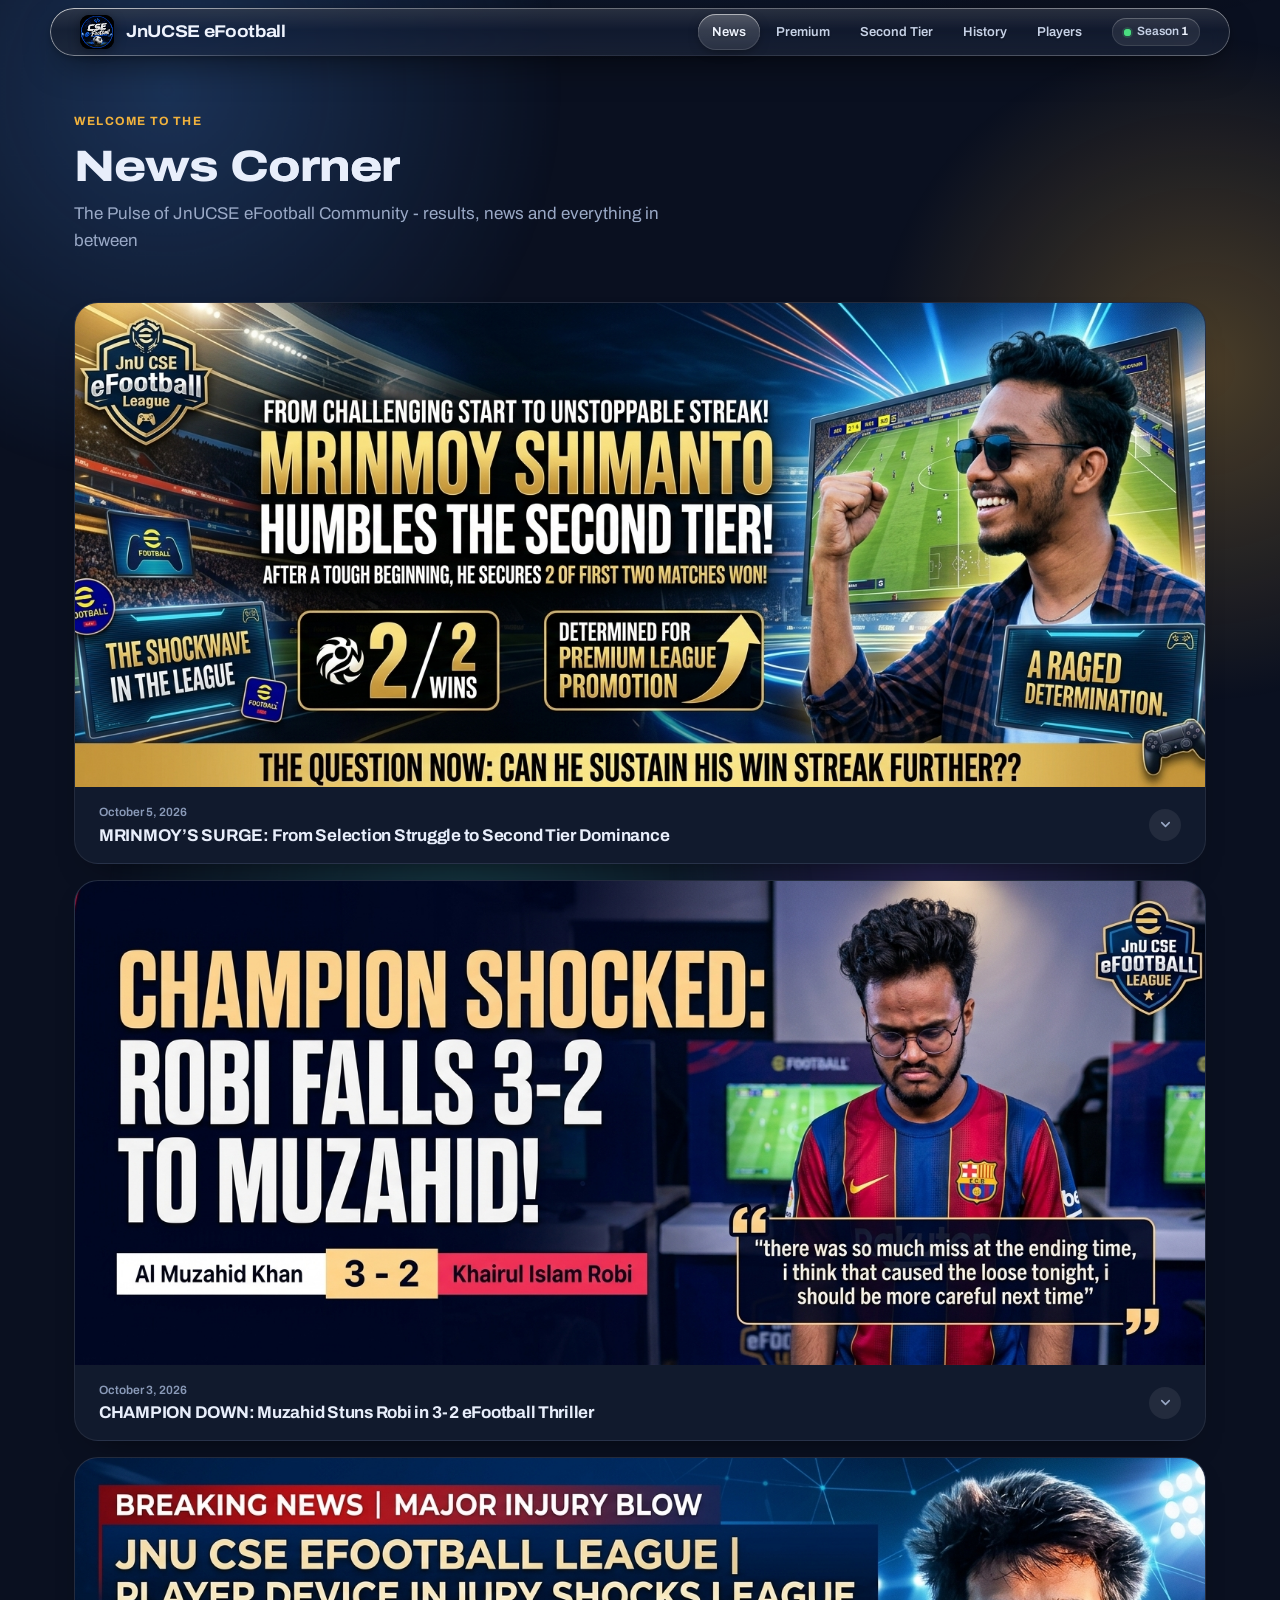
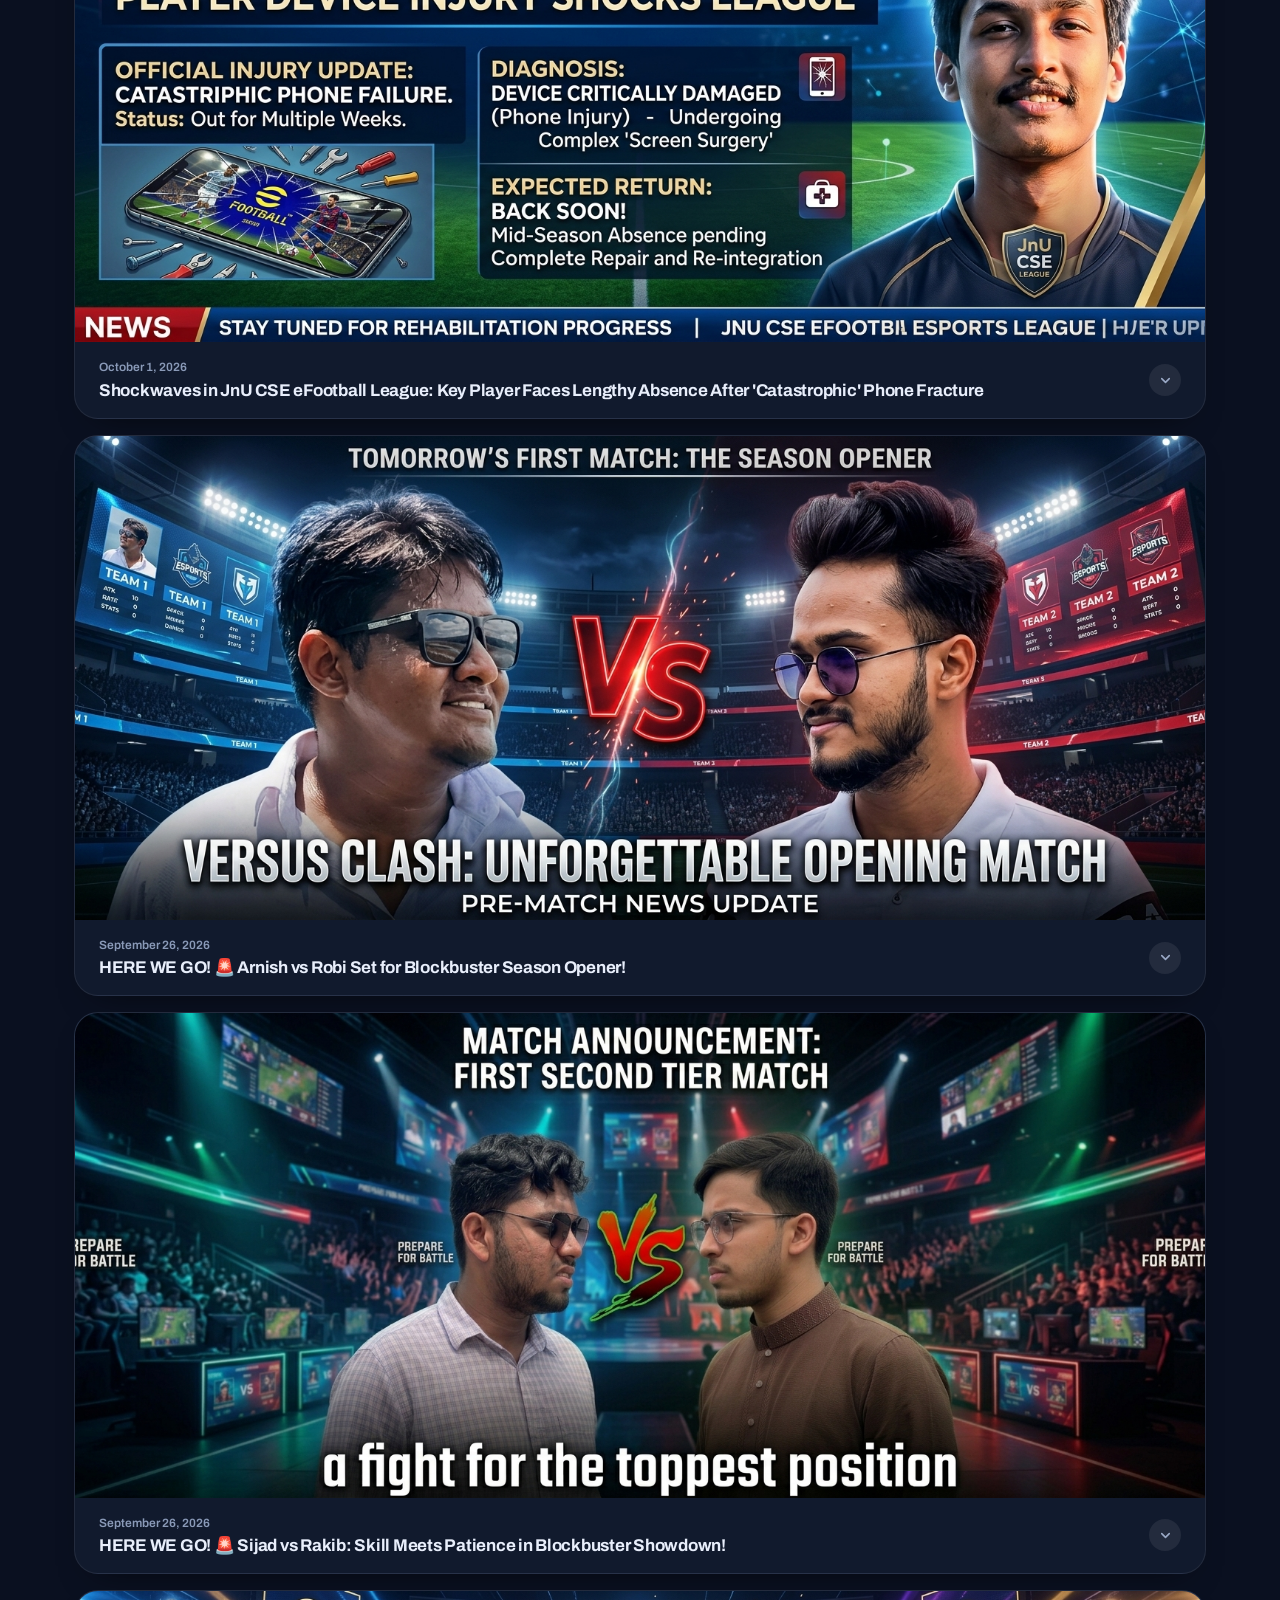
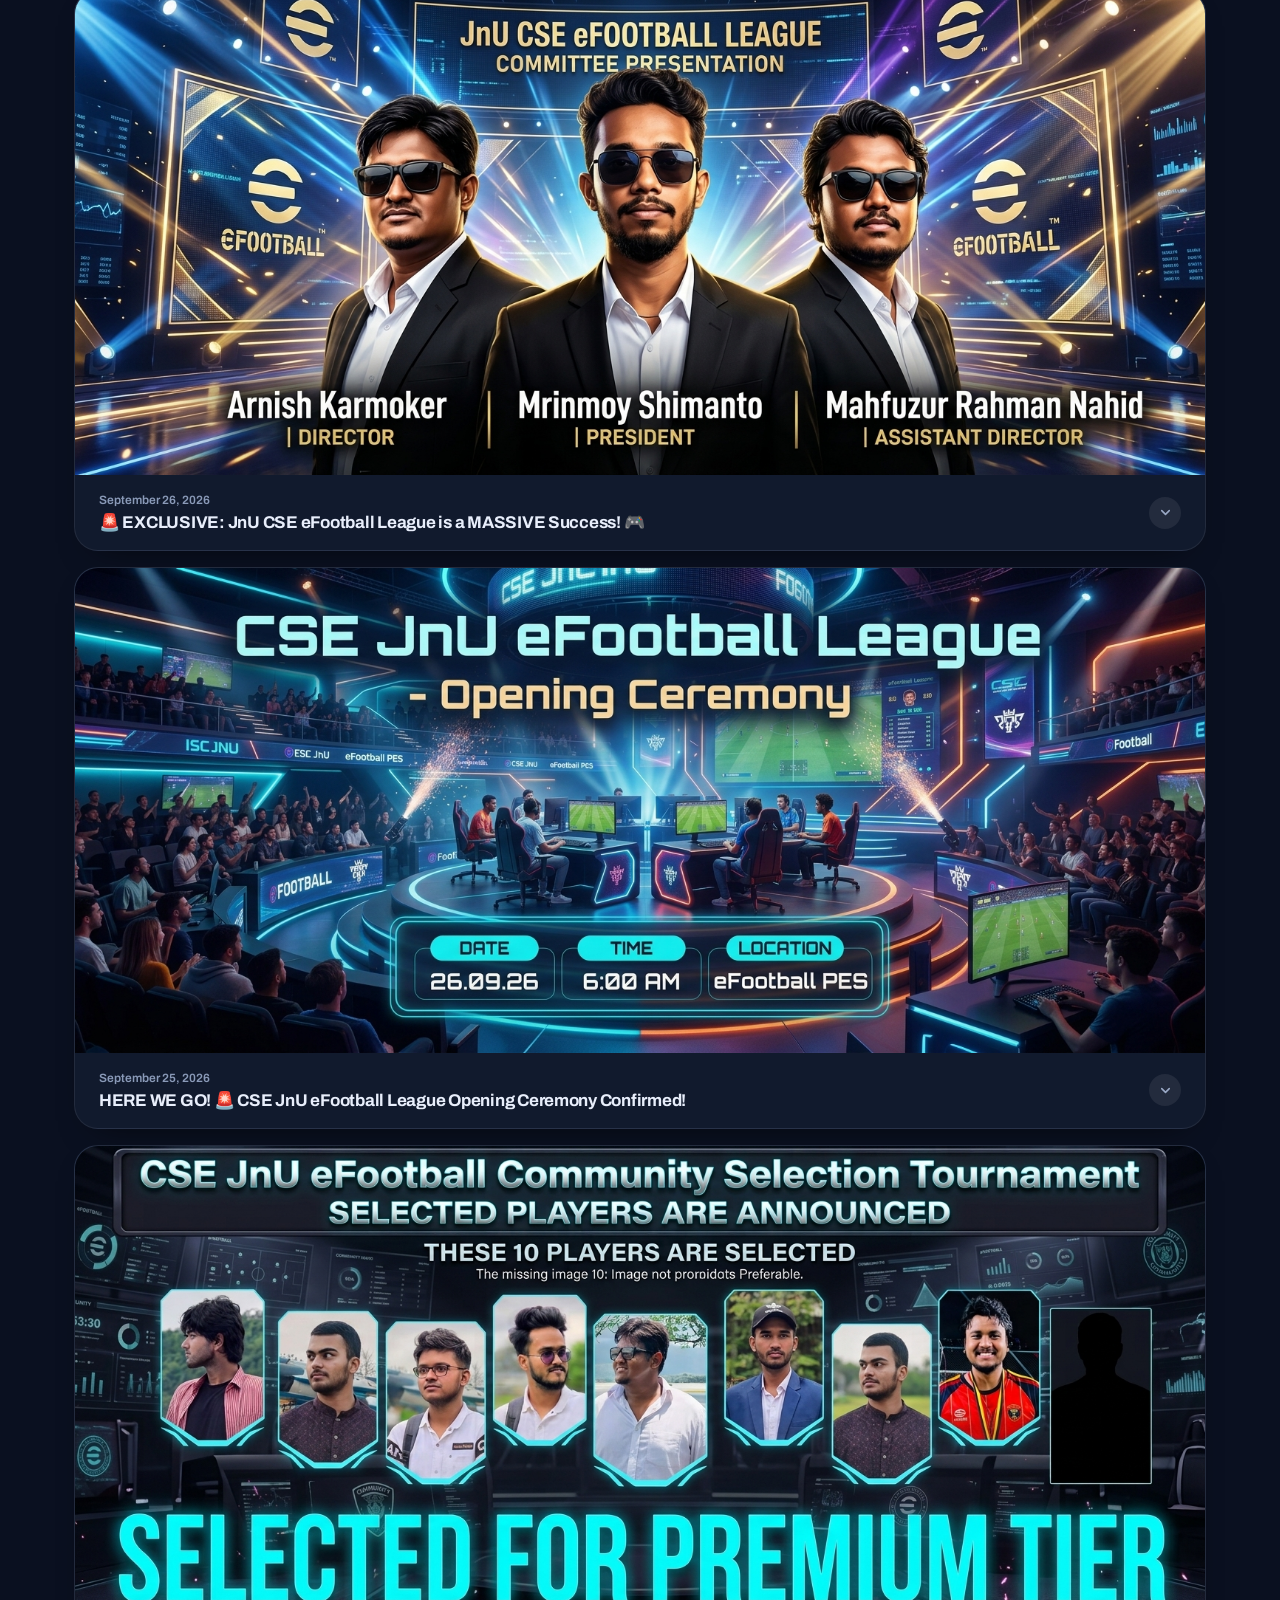
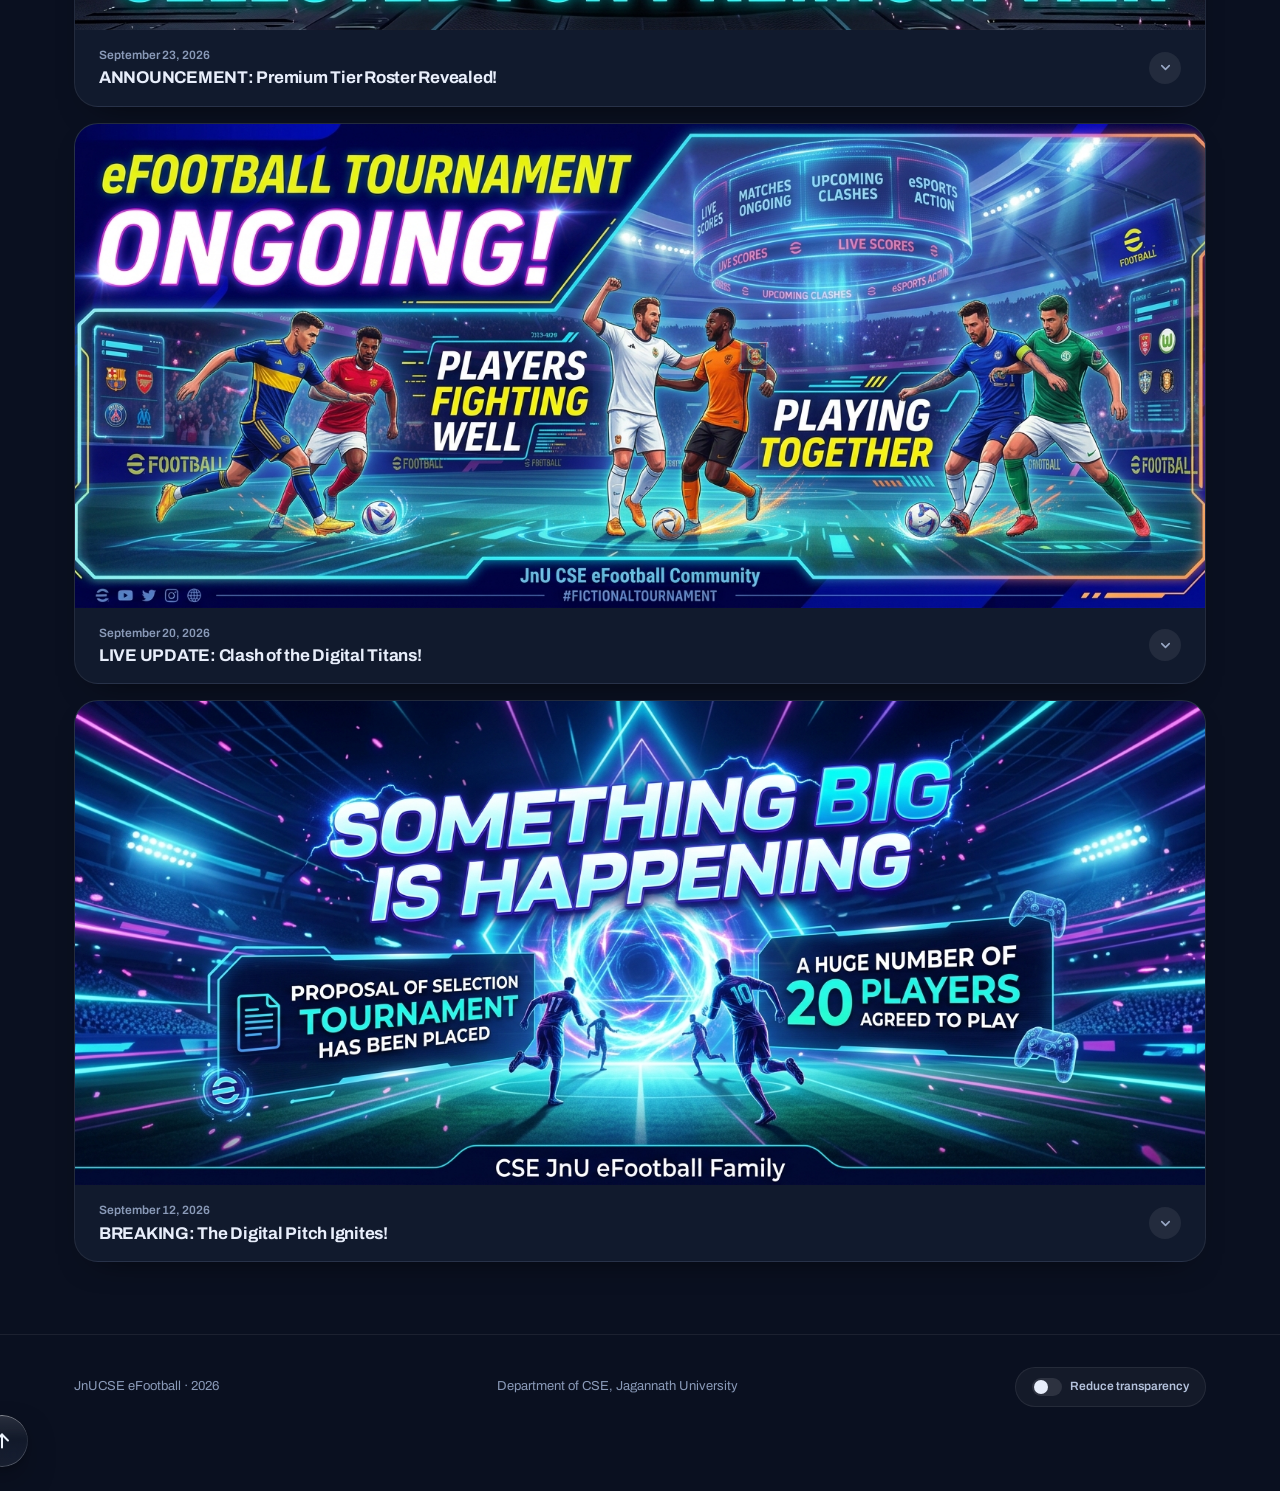
==== commit a0ce6513: "Redesign: proper Liquid Glass layers, motion system, mobile polish - Glass only on the floating cont" ====
--- a/index.html
+++ b/index.html
@@ -2,13 +2,35 @@
 <html lang="en">
 <head>
 <meta charset="utf-8">
-<meta name="viewport" content="width=device-width, initial-scale=1">
+<meta name="viewport" content="width=device-width, initial-scale=1, viewport-fit=cover">
 <title>News</title>
 <meta name="description" content="Latest news from the JnUCSE eFootball league.">
 <meta name="theme-color" content="#0A1020">
+<meta name="color-scheme" content="dark">
+<!-- Page-to-page transitions. Inline, not in animations.css: Chromium decides
+     whether the arriving page opts in before external stylesheets apply. -->
+<style>@media (prefers-reduced-motion: no-preference) { @view-transition { navigation: auto; } }</style>
 <link rel="icon" href="assets/logo.jpg" type="image/svg+xml">
+<script>
+  /* Runs before the first paint: keeps the drifting background continuous
+     between pages and applies the transparency preference without a flash.
+     See docs/07-LIQUID-GLASS.md. */
+  (function () {
+    var d = document.documentElement;
+    /* Arriving through a view transition: the title is already morphing. */
+    addEventListener("pagereveal", function (e) { if (e.viewTransition) d.classList.add("vt-in"); });
+    try {
+      d.style.setProperty("--ambient-t", "-" + (Date.now() / 1000 % 600).toFixed(2) + "s");
+      var p = localStorage.getItem("jnucse:transparency");
+      if (p === "reduced" || (p !== "full" && matchMedia("(prefers-reduced-transparency: reduce)").matches)) {
+        d.dataset.transparency = "reduced";
+      }
+    } catch (e) {}
+  })();
+</script>
 <link rel="preconnect" href="https://fonts.googleapis.com">
 <link rel="preconnect" href="https://fonts.gstatic.com" crossorigin>
+<link rel="stylesheet" href="https://fonts.googleapis.com/css2?family=Archivo:ital,wdth,wght@0,62..125,400..800;1,62..125,400..700&display=swap">
 <link rel="stylesheet" href="css/tokens.css">
 <link rel="stylesheet" href="css/base.css">
 <link rel="stylesheet" href="css/layout.css">
@@ -18,16 +40,8 @@
 </head>
 <body data-page="home">
 
-<!-- Liquid glass: colour for the glass to bend, and the refraction filter
-     used by the bars in Chromium (see css/glass.css). -->
+<!-- Backdrop for the glass to bend (see css/glass.css). -->
 <div class="ambient" aria-hidden="true"><i></i><i></i><i></i><i></i></div>
-<svg width="0" height="0" style="position:absolute" aria-hidden="true" focusable="false">
-  <filter id="lg-refract" x="0" y="0" width="100%" height="100%" color-interpolation-filters="sRGB">
-    <feTurbulence type="fractalNoise" baseFrequency="0.006 0.014" numOctaves="2" seed="7" result="noise"/>
-    <feGaussianBlur in="noise" stdDeviation="3" result="map"/>
-    <feDisplacementMap in="SourceGraphic" in2="map" scale="22" xChannelSelector="R" yChannelSelector="G"/>
-  </filter>
-</svg>
 
 <header class="site-header">
   <div class="shell">
@@ -44,11 +58,11 @@
     </a>
 
     <nav class="main-nav" aria-label="Main">
-      <a href="index.html" aria-current="page">News</a>
-      <a href="premium.html">Premium</a>
-      <a href="second-tier.html">Second Tier</a>
-      <a href="history.html">History</a>
-      <a href="players.html">Players</a>
+      <a href="index.html" aria-current="page"><span class="nav-lens" aria-hidden="true"></span><svg class="nav-ico" viewBox="0 0 24 24" aria-hidden="true" focusable="false"><path d="M4 4.75h12.5a1 1 0 0 1 1 1V18a1.75 1.75 0 0 0 1.75 1.75H6.25A2.25 2.25 0 0 1 4 17.5Z"/><path d="M17.5 8.5h2.25a.75.75 0 0 1 .75.75V18a1.75 1.75 0 0 1-3 1.2"/><path d="M7.5 8.5h6M7.5 12h6M7.5 15.5h3.5"/></svg><span class="nav-label">News</span></a>
+      <a href="premium.html"><svg class="nav-ico" viewBox="0 0 24 24" aria-hidden="true" focusable="false"><path d="M4 8.2 8.3 12 12 5.5l3.7 6.5L20 8.2l-1.4 9.3H5.4Z"/><path d="M5.5 20.25h13"/></svg><span class="nav-label">Premium</span></a>
+      <a href="second-tier.html"><svg class="nav-ico" viewBox="0 0 24 24" aria-hidden="true" focusable="false"><path d="M3.75 20.25h4.5v-4.5h4.5v-4.5h4.5V6.75h3.5"/><path d="M5.25 11.25 10.5 6"/><path d="M7.25 6h3.25v3.25"/></svg><span class="nav-label">Second Tier</span></a>
+      <a href="history.html"><svg class="nav-ico" viewBox="0 0 24 24" aria-hidden="true" focusable="false"><path d="M3.75 12a8.25 8.25 0 1 0 2.42-5.83L3.75 8.6"/><path d="M3.75 4.5v4.1h4.1"/><path d="M12 7.75V12l2.75 1.75"/></svg><span class="nav-label">History</span></a>
+      <a href="players.html"><svg class="nav-ico" viewBox="0 0 24 24" aria-hidden="true" focusable="false"><circle cx="9" cy="8.25" r="3.25"/><path d="M3.25 19.5a5.75 5.75 0 0 1 11.5 0"/><path d="M15.25 5.2a3.25 3.25 0 0 1 0 6.1"/><path d="M17.5 14.2a5.75 5.75 0 0 1 3.25 5.3"/></svg><span class="nav-label">Players</span></a>
     </nav>
 
     <span class="season-chip" id="season-chip">&nbsp;</span>
@@ -61,7 +75,7 @@
 
     <div class="page-head">
       <span class="kicker">welcome to the</span>
-      <h1 class="display">News Corner</h1>
+      <h1 class="display" tabindex="-1">News Corner</h1>
       <p class="sub">The Pulse of JnUCSE eFootball Community - results, news and everything in between</p>
     </div>
 
--- a/css/tokens.css
+++ b/css/tokens.css
@@ -3,10 +3,17 @@
    =========================================================================
    The whole visual system in one place. Change a value here and it changes
    everywhere. Nothing in this file knows about the tournament.
+
+   Two layers, following Apple's Liquid Glass model:
+     content layer  cards, tables, rows, fields. Solid fills (--card-*).
+     control layer  the floating bars and buttons. Liquid glass (--glass-*).
+   Glass never sits on glass, and content is never glass.
    ========================================================================= */
 
 :root {
-  /* ---- Surfaces: a floodlit-night navy, not a grey black --------------- */
+  color-scheme: dark;
+
+  /* ---- Backdrop: a floodlit-night navy, not a grey black --------------- */
   --bg:          #0A1020;
   --bg-deep:     #060B16;
   --surface:     #141F35;
@@ -14,6 +21,18 @@
   --surface-3:   #243354;
   --line:        #23324F;
   --line-soft:   #1A263D;
+
+  /* ---- Content layer --------------------------------------------------- */
+  --card:        #111A2D;
+  --card-top:    #17223A;
+  --card-bg:     linear-gradient(180deg, var(--card-top), var(--card) 140px);
+  --card-line:   rgba(255,255,255,.075);
+  --card-line-hi:rgba(255,255,255,.15);
+  --card-shadow: inset 0 1px 0 rgba(255,255,255,.05), 0 14px 34px -22px rgba(0,0,0,.85);
+  --card-shadow-hi: inset 0 1px 0 rgba(255,255,255,.07), 0 22px 48px -24px rgba(0,0,0,.9);
+  --fill-1:      rgba(255,255,255,.045);
+  --fill-2:      rgba(255,255,255,.075);
+  --fill-3:      rgba(255,255,255,.11);
 
   /* ---- Text ------------------------------------------------------------ */
   --ink:         #E8EEFB;
@@ -51,7 +70,7 @@
   --t-md:   1.0625rem;
   --t-lg:   1.375rem;
   --t-xl:   1.875rem;
-  --t-2xl:  2.5rem;
+  --t-2xl:  2.75rem;
   --t-3xl:  3.5rem;
 
   /* ---- Space ----------------------------------------------------------- */
@@ -64,43 +83,93 @@
   --s-7: 3rem;
   --s-8: 4.5rem;
 
-  /* ---- Shape ----------------------------------------------------------- */
-  --r-sm: 6px;
-  --r:    10px;
-  --r-lg: 16px;
-  --r-xl: 22px;
+  /* ---- Shape. Capsules for controls; nested corners are concentric:
+          inner radius = outer radius - inset. ---------------------------- */
+  --r-sm:   8px;
+  --r:      12px;
+  --r-lg:   18px;
+  --r-xl:   24px;
+  --r-pill: 999px;
 
-  /* ---- Depth. Dark UI reads depth through light, not shadow. ----------- */
+  /* ---- Depth (legacy names, still used by a few components) ------------ */
   --lift-1: 0 1px 0 rgba(255,255,255,.04) inset, 0 1px 3px rgba(0,0,0,.4);
   --lift-2: 0 1px 0 rgba(255,255,255,.05) inset, 0 8px 28px rgba(0,0,0,.45);
   --lift-3: 0 1px 0 rgba(255,255,255,.06) inset, 0 20px 50px rgba(0,0,0,.55);
 
-  /* ---- Liquid glass. Used by css/glass.css. ---------------------------- */
-  --glass-bg:
-    linear-gradient(145deg, rgba(255,255,255,.12) 0%, rgba(255,255,255,.035) 45%, rgba(255,255,255,.07) 100%),
-    rgba(20, 31, 53, .64);
-  --glass-bg-bar:
-    linear-gradient(180deg, rgba(255,255,255,.16) 0%, rgba(255,255,255,.05) 100%),
-    rgba(14, 22, 40, .62);
-  --glass-bg-lite:
-    linear-gradient(145deg, rgba(255,255,255,.075), rgba(255,255,255,.02)),
-    rgba(20, 31, 53, .46);
-  --glass-bf:      blur(22px) saturate(175%);
-  --glass-bf-bar:  blur(16px) saturate(190%);
-  --glass-line:    rgba(255,255,255,.14);
-  --glass-top:     rgba(255,255,255,.36);
-  --glass-shadow:  0 14px 34px -10px rgba(0,0,0,.55), 0 2px 6px rgba(0,0,0,.22);
+  /* ---- Liquid glass: the regular variant. Used by css/glass.css only.
+          Light blur plus edge refraction; heavy blur is the old material.
+          The navy tint is what keeps labels legible over bright banners. -- */
+  --glass-tint:   rgba(12, 19, 36, .66);
+  --glass-sheen:  linear-gradient(180deg, rgba(255,255,255,.13) 0%, rgba(255,255,255,.035) 46%, rgba(255,255,255,.06) 100%);
+  --glass-bg:     var(--glass-sheen), var(--glass-tint);
+  --glass-filter: blur(10px) saturate(175%);
+  --glass-rim:    linear-gradient(155deg, rgba(255,255,255,.62), rgba(255,255,255,.10) 24%,
+                                  rgba(255,255,255,.03) 58%, rgba(255,255,255,.30));
+  --glass-shadow: 0 14px 36px -12px rgba(0,0,0,.66), 0 2px 8px -2px rgba(0,0,0,.36);
+  --glass-inner:  inset 0 1px 0 rgba(255,255,255,.26), inset 0 -1px 1px rgba(255,255,255,.05);
+  --lens-fill:    linear-gradient(180deg, rgba(255,255,255,.22), rgba(255,255,255,.085));
+  --lens-edge:    inset 0 1px 0 rgba(255,255,255,.5), inset 0 -1px 0 rgba(255,255,255,.06),
+                  inset 0 0 0 1px rgba(255,255,255,.08), 0 3px 12px -3px rgba(0,0,0,.5);
+  --on-glass:     #EEF3FD;
+  --on-glass-dim: #C6D1E6;
 
-  /* ---- Motion ---------------------------------------------------------- */
-  --spring:   cubic-bezier(.34, 1.4, .64, 1);
-  --ease:     cubic-bezier(.25, .8, .35, 1);
-  --ease-out: cubic-bezier(.16, 1, .3, 1);
-  --fast: 160ms;
-  --mid:  300ms;
-  --slow: 560ms;
+  /* ---- Motion ----------------------------------------------------------
+     Springs are sampled from a damped oscillator into linear() below.
+     These cubic-bezier values are the fallback for older browsers. ------ */
+  --dur-instant: 100ms;
+  --dur-fast:    180ms;
+  --dur-base:    280ms;
+  --dur-slow:    440ms;
+  --dur-xslow:   680ms;
 
-  --shell: 1180px;
-  --header-h: 64px;
+  --ease-out:    cubic-bezier(.16, 1, .3, 1);
+  --ease-in-out: cubic-bezier(.65, 0, .35, 1);
+  --ease-in:     cubic-bezier(.55, 0, 1, .45);
+
+  --spring-snappy: cubic-bezier(.3, 1.25, .5, 1);
+  --spring-liquid: cubic-bezier(.34, 1.45, .55, 1);
+  --spring-gentle: cubic-bezier(.22, 1, .36, 1);
+  --spring-bouncy: cubic-bezier(.34, 1.8, .5, 1);
+
+  /* Legacy aliases kept for older rules. */
+  --ease:   cubic-bezier(.25, .8, .35, 1);
+  --spring: var(--spring-liquid);
+  --fast:   var(--dur-fast);
+  --mid:    var(--dur-base);
+  --slow:   var(--dur-xslow);
+
+  /* ---- Layering ------------------------------------------------------- */
+  --z-ambient: 0;
+  --z-content: 1;
+  --z-edge:    40;
+  --z-sticky:  45;                    /* the sticky tabs float above the edge effect */
+  --z-header:  50;
+  --z-fab:     55;
+  --z-nav:     60;
+
+  /* ---- Layout --------------------------------------------------------- */
+  --shell:     1180px;
+  --gutter:    var(--s-5);
+  --header-h:  64px;
+  --bar-inset: 8px;                   /* gap between the screen edge and a floating bar */
+  --safe-t:    env(safe-area-inset-top, 0px);
+  --safe-b:    env(safe-area-inset-bottom, 0px);
+  --safe-l:    env(safe-area-inset-left, 0px);
+  --safe-r:    env(safe-area-inset-right, 0px);
+  --sticky-top: calc(var(--header-h) + var(--safe-t));
+  --tabbar-space: 0px;                /* room kept free for the mobile tab bar */
+}
+
+/* Physical springs where the browser supports linear() easing.
+   snappy: k420 c32, 2% overshoot · liquid: k320 c20, 12% · gentle: k180 c26, none
+   bouncy: k260 c15, 19%. Generated, not hand-tuned. */
+@supports (transition-timing-function: linear(0, 1)) {
+  :root {
+    --spring-snappy: linear(0, 0.0202, 0.0723, 0.1452, 0.2303, 0.3208, 0.4118, 0.4996, 0.5818, 0.6568, 0.7238, 0.7824, 0.8328, 0.8754, 0.9107, 0.9395, 0.9624, 0.9803, 0.994, 1.0039, 1.011, 1.0156, 1.0183, 1.0195, 1.0197, 1.019, 1.0178, 1.0163, 1.0146, 1.0128, 1.011, 1.0093, 1.0077, 1.0063, 1.005, 1.0039, 1.003, 1.0022, 1.0015, 1.001, 1);
+    --spring-liquid: linear(0, 0.042, 0.1479, 0.2907, 0.4484, 0.6039, 0.7457, 0.8664, 0.9626, 1.0338, 1.0815, 1.1089, 1.1197, 1.1178, 1.1071, 1.091, 1.0724, 1.0534, 1.0357, 1.0203, 1.0078, 0.9983, 0.9917, 0.9877, 0.9858, 0.9856, 0.9866, 0.9884, 0.9906, 0.9929, 0.9951, 0.997, 0.9986, 0.9999, 1.0008, 1.0014, 1.0017, 1.0017, 1.0017, 1.0015, 1);
+    --spring-gentle: linear(0, 0.0184, 0.0646, 0.1279, 0.2006, 0.277, 0.3534, 0.427, 0.4963, 0.5603, 0.6184, 0.6707, 0.7172, 0.7583, 0.7942, 0.8254, 0.8525, 0.8758, 0.8957, 0.9127, 0.9271, 0.9394, 0.9497, 0.9583, 0.9656, 0.9717, 0.9767, 0.9809, 0.9844, 0.9873, 0.9897, 0.9916, 0.9932, 0.9946, 0.9956, 0.9965, 0.9972, 0.9978, 0.9982, 0.9986, 1);
+    --spring-bouncy: linear(0, 0.0459, 0.1636, 0.3242, 0.5027, 0.6789, 0.8378, 0.9701, 1.071, 1.1398, 1.1786, 1.1918, 1.1848, 1.1635, 1.1333, 1.0992, 1.0652, 1.0342, 1.0082, 0.9882, 0.9743, 0.9663, 0.9633, 0.9642, 0.9681, 0.9737, 0.9802, 0.9868, 0.9928, 0.9979, 1.0019, 1.0047, 1.0064, 1.007, 1.0069, 1.0062, 1.0052, 1.0039, 1.0027, 1.0015, 1);
+  }
 }
 
 /* A tier sets --accent once, and every child component inherits it.
@@ -115,3 +184,14 @@
   --accent-dim: var(--second-dim);
   --accent-wash: var(--second-wash);
 }
+
+/* The page tint: gold everywhere except the Second Tier pages. Set on body
+   so it resolves after data-tier has set --accent. */
+body { --tint: var(--accent, var(--premium)); }
+
+@media (max-width: 760px) {
+  :root {
+    --gutter: var(--s-4);
+    --tabbar-space: calc(78px + var(--safe-b));
+  }
+}
--- a/css/base.css
+++ b/css/base.css
@@ -1,12 +1,20 @@
 /* =========================================================================
    BASE  —  reset and typography
+   =========================================================================
+   The Archivo font is loaded by a <link> in each page's <head> (faster than
+   an @import here, which the browser only discovers after this file).
    ========================================================================= */
-
-@import url("https://fonts.googleapis.com/css2?family=Archivo:ital,wdth,wght@0,62..125,400..800;1,62..125,400..700&display=swap");
 
 *, *::before, *::after { box-sizing: border-box; }
 
-html { -webkit-text-size-adjust: 100%; }
+html {
+  -webkit-text-size-adjust: 100%;
+          text-size-adjust: 100%;
+  -webkit-tap-highlight-color: transparent;   /* press states are drawn by the components */
+  /* Keep focused or linked-to items clear of the sticky bars. */
+  scroll-padding-top: calc(var(--sticky-top) + 72px);
+  scroll-padding-bottom: calc(var(--tabbar-space) + 16px);
+}
 
 body {
   margin: 0;
@@ -17,8 +25,10 @@
   line-height: 1.6;
   font-weight: 400;
   -webkit-font-smoothing: antialiased;
+  -moz-osx-font-smoothing: grayscale;
   text-rendering: optimizeLegibility;
   overflow-x: hidden;
+  overflow-x: clip;
 }
 
 /* The floodlight: one soft pool of light behind the header, fixed so the
@@ -63,9 +73,13 @@
   cursor: pointer;
 }
 
+/* No 300 ms double-tap-to-zoom wait on anything you can press. */
+a, button, input, [role="tab"], summary { touch-action: manipulation; }
+
 [hidden] { display: none !important; }
 
 img { max-width: 100%; display: block; }
+svg { flex: none; }
 
 ul, ol { margin: 0; padding: 0; list-style: none; }
 
@@ -73,21 +87,24 @@
 .num { font-variant-numeric: tabular-nums; }
 
 :focus-visible {
-  outline: 2px solid var(--accent, var(--premium));
+  outline: 2px solid var(--tint, var(--premium));
   outline-offset: 3px;
   border-radius: var(--r-sm);
 }
+/* A heading focused by script (back to top) needs no ring. */
+h1[tabindex="-1"]:focus { outline: none; }
 
 ::selection { background: var(--premium); color: var(--bg-deep); }
 
 ::-webkit-scrollbar { height: 10px; width: 10px; }
-::-webkit-scrollbar-track { background: var(--bg-deep); }
+::-webkit-scrollbar-track { background: transparent; }
 ::-webkit-scrollbar-thumb {
-  background: var(--surface-3);
+  background: rgba(255,255,255,.16);
   border-radius: 99px;
-  border: 3px solid var(--bg-deep);
+  border: 3px solid transparent;
+  background-clip: padding-box;
 }
-::-webkit-scrollbar-thumb:hover { background: var(--faint); }
+::-webkit-scrollbar-thumb:hover { background-color: rgba(255,255,255,.28); }
 
 .visually-hidden {
   position: absolute; width: 1px; height: 1px;
--- a/css/layout.css
+++ b/css/layout.css
@@ -1,40 +1,68 @@
 /* =========================================================================
-   LAYOUT  —  shell, header, navigation, footer
+   LAYOUT  —  shell, header, navigation, page head, footer
+   =========================================================================
+   Geometry only. The glass these bars are made of lives in css/glass.css.
    ========================================================================= */
 
+/* No z-index here on purpose: the shell must not form a stacking context,
+   so the sticky tabs inside it can float above the scroll edge effect. It
+   still paints above the fixed backdrop, which comes first in the page. */
 .shell {
   position: relative;
-  z-index: 1;
   width: 100%;
   max-width: var(--shell);
   margin: 0 auto;
-  padding: 0 var(--s-5);
-}
-
-/* Footer stays at the bottom on short pages. */
-body { display: flex; flex-direction: column; min-height: 100vh; }
+  padding: 0 max(var(--gutter), var(--safe-r)) 0 max(var(--gutter), var(--safe-l));
+}
+
+/* Footer stays at the bottom on short pages. dvh tracks the mobile
+   browser's collapsing toolbars; vh is the fallback. */
+body { display: flex; flex-direction: column; min-height: 100vh; min-height: 100dvh; }
 main { flex: 1 0 auto; padding-bottom: var(--s-8); }
 .site-footer { flex: none; margin-top: auto; }
 
-/* ---- Header ------------------------------------------------------------ */
+/* ---- Header: a floating capsule ----------------------------------------
+   The header box is transparent and full width; the capsule is drawn by
+   its ::before / ::after in glass.css. Nothing here may create a containing
+   block (no transform, filter, backdrop-filter, contain or opacity
+   animation on .site-header): the mobile tab bar inside it is
+   position: fixed and must stay pinned to the screen, not to the header. */
 
 .site-header {
   position: sticky;
   top: 0;
-  z-index: 50;
-  height: var(--header-h);
+  z-index: var(--z-header);
+  height: var(--sticky-top);
+  padding-top: var(--safe-t);
   display: flex;
   align-items: center;
-  background: rgba(10, 16, 32, .72);
-  backdrop-filter: blur(16px) saturate(140%);
-  -webkit-backdrop-filter: blur(16px) saturate(140%);
-  border-bottom: 1px solid var(--line-soft);
+}
+
+/* The capsule's shape, with a plain fill. glass.css turns it into glass. */
+.site-header::before,
+.site-header::after {
+  content: "";
+  position: absolute;
+  top: calc(var(--safe-t) + var(--bar-inset));
+  bottom: var(--bar-inset);
+  left:  max(12px, calc(50% - var(--shell) / 2), calc(var(--safe-l) + 8px));
+  right: max(12px, calc(50% - var(--shell) / 2), calc(var(--safe-r) + 8px));
+  border-radius: var(--r-pill);
+  pointer-events: none;
+  transition: box-shadow var(--dur-slow) var(--ease-out);
+}
+.site-header::before {
+  z-index: -1;
+  background: var(--surface-2);
+  box-shadow: 0 12px 32px -12px rgba(0,0,0,.65);
 }
 
 .site-header .shell {
   display: flex;
   align-items: center;
-  gap: var(--s-5);
+  gap: var(--s-4);
+  height: 100%;
+  padding-inline: max(calc(var(--gutter) + 6px), var(--safe-l));
 }
 
 .brand {
@@ -42,9 +70,11 @@
   align-items: center;
   gap: var(--s-3);
   flex: none;
-  color: var(--ink);
-}
-.brand img, .brand svg { width: 34px; height: 34px; flex: none; }
+  min-height: 44px;
+  color: var(--on-glass);
+  transition: opacity var(--dur-base) var(--ease-out), transform var(--dur-base) var(--ease-out);
+}
+.brand img, .brand svg { width: 34px; height: 34px; flex: none; border-radius: 9px; }
 .brand-name {
   font-variation-settings: "wdth" 112;
   font-weight: 700;
@@ -53,76 +83,232 @@
   white-space: nowrap;
 }
 
-.main-nav { display: flex; gap: var(--s-1); margin-left: auto; }
+/* ---- Navigation (desktop: pills inside the header capsule) ------------- */
+
+.main-nav {
+  display: flex;
+  align-items: center;
+  gap: 2px;
+  margin-left: auto;
+}
 
 .main-nav a {
   position: relative;
-  display: block;
-  padding: var(--s-2) var(--s-3);
-  border-radius: var(--r-sm);
-  color: var(--muted);
+  isolation: isolate;
+  display: inline-flex;
+  align-items: center;
+  justify-content: center;
+  gap: 6px;
+  height: 36px;
+  padding: 0 14px;
+  border-radius: var(--r-pill);
+  color: var(--on-glass-dim);
   font-size: var(--t-sm);
   font-weight: 600;
   white-space: nowrap;
-  transition: color var(--fast) var(--ease), background var(--fast) var(--ease);
-}
-.main-nav a:hover { color: var(--ink); background: rgba(255,255,255,.05); }
-.main-nav a[aria-current="page"] { color: var(--ink); }
-.main-nav a[aria-current="page"]::after {
-  content: "";
+  text-shadow: 0 1px 2px rgba(0,0,0,.35);
+  transition: color var(--dur-fast) var(--ease-out), background-color var(--dur-fast) var(--ease-out),
+              transform var(--dur-slow) var(--spring-snappy);
+}
+.main-nav a:hover { color: var(--on-glass); background-color: rgba(255,255,255,.07); }
+.main-nav a[aria-current="page"] { color: var(--on-glass); }
+.main-nav a[aria-current="page"]:hover { background-color: transparent; }
+
+/* The selection lens. One per page, so it can morph between pages with a
+   cross-document view transition (animations.css). */
+.nav-lens {
   position: absolute;
-  left: var(--s-3); right: var(--s-3); bottom: -1px;
-  height: 2px;
-  border-radius: 2px;
-  background: var(--accent, var(--premium));
-}
+  inset: 0;
+  z-index: -1;
+  border-radius: inherit;
+  pointer-events: none;
+  background: rgba(255,255,255,.1);
+  view-transition-name: nav-lens;
+}
+
+.nav-ico { display: none; width: 24px; height: 24px; fill: none; stroke: currentColor;
+           stroke-width: 1.9; stroke-linecap: round; stroke-linejoin: round; }
+.nav-label { line-height: 1; }
+
+@media (pointer: coarse) {
+  .main-nav a { height: 44px; }
+}
+
+/* ---- Season chip: a label on the glass, not glass of its own ----------- */
 
 .season-chip {
   flex: none;
-  padding: var(--s-1) var(--s-3);
-  border: 1px solid var(--line);
-  border-radius: 99px;
-  background: var(--surface);
+  display: inline-flex;
+  align-items: center;
+  gap: 6px;
+  min-height: 28px;
+  padding: 0 var(--s-3);
+  border-radius: var(--r-pill);
+  color: var(--on-glass-dim);
+  font-size: var(--t-xs);
+  font-weight: 600;
+  white-space: nowrap;
+}
+.season-chip b { color: var(--on-glass); font-weight: 700; }
+
+/* A small live dot while a season is being played. */
+.live-dot {
+  position: relative;
+  width: 7px; height: 7px;
+  border-radius: 50%;
+  background: var(--win);
+  box-shadow: 0 0 0 2px rgba(74,222,128,.18);
+}
+
+/* The page title, shown small in the bar once the large title scrolls
+   away (phones only, like an iOS navigation bar). */
+.bar-title { display: none; }
+
+/* ---- Page head: a large title ------------------------------------------ */
+
+.page-head {
+  padding: var(--s-7) 0 var(--s-5);
+  margin-bottom: var(--s-5);
+}
+.page-head h1 {
+  font-size: clamp(2.1rem, 1.35rem + 3.2vw, var(--t-2xl));
+  view-transition-name: page-title;
+  width: fit-content;
+}
+.page-head .kicker {
+  display: block;
+  margin-bottom: var(--s-3);
+  color: var(--tint);
+  font-size: var(--t-xs);
+  font-weight: 700;
+  letter-spacing: .1em;
+  text-transform: uppercase;
+}
+.page-head .sub {
+  max-width: 60ch;
+  margin-top: var(--s-3);
+  color: var(--muted);
+  font-size: var(--t-md);
+  line-height: 1.55;
+}
+
+/* ---- Footer ------------------------------------------------------------ */
+
+.site-footer {
+  position: relative;
+  z-index: var(--z-content);
+  border-top: 1px solid var(--card-line);
+  padding: var(--s-6) 0 calc(var(--s-6) + var(--tabbar-space));
+  color: var(--faint);
+  font-size: var(--t-sm);
+}
+.site-footer .shell {
+  display: flex;
+  justify-content: space-between;
+  align-items: center;
+  gap: var(--s-3) var(--s-5);
+  flex-wrap: wrap;
+}
+.site-footer .credits { display: flex; flex-wrap: wrap; gap: var(--s-2) var(--s-5); }
+
+/* In-app transparency switch. Safari has no prefers-reduced-transparency,
+   so iPhone visitors need this to turn the glass solid. */
+.pref-toggle {
+  display: inline-flex;
+  align-items: center;
+  gap: var(--s-2);
+  min-height: 40px;
+  padding: 0 var(--s-4);
+  border: 1px solid var(--card-line);
+  border-radius: var(--r-pill);
+  background: var(--fill-1);
   color: var(--ink-dim);
   font-size: var(--t-xs);
   font-weight: 600;
-  white-space: nowrap;
-}
-.season-chip b { color: var(--ink); font-weight: 700; }
-
-/* ---- Page head --------------------------------------------------------- */
-
-.page-head {
-  padding: var(--s-7) 0 var(--s-5);
-  border-bottom: 1px solid var(--line-soft);
-  margin-bottom: var(--s-6);
-}
-.page-head h1 { font-size: var(--t-2xl); }
-.page-head .kicker {
-  display: block;
-  margin-bottom: var(--s-2);
-  color: var(--accent, var(--muted));
-  font-size: var(--t-sm);
-  font-weight: 700;
-}
-.page-head .sub { color: var(--muted); margin-top: var(--s-3); }
-
-/* ---- Footer ------------------------------------------------------------ */
-
-.site-footer {
+  transition: background-color var(--dur-fast) var(--ease-out), color var(--dur-fast) var(--ease-out),
+              transform var(--dur-slow) var(--spring-snappy);
+}
+.pref-toggle:hover { background: var(--fill-2); color: var(--ink); }
+.pref-toggle:active { transform: scale(.96); }
+.pref-toggle .switch {
   position: relative;
-  z-index: 1;
-  border-top: 1px solid var(--line-soft);
-  padding: var(--s-6) 0;
-  color: var(--faint);
-  font-size: var(--t-sm);
-}
-.site-footer .shell {
-  display: flex;
-  justify-content: space-between;
-  gap: var(--s-4);
-  flex-wrap: wrap;
-}
+  width: 30px; height: 18px;
+  border-radius: 99px;
+  background: var(--fill-3);
+  transition: background-color var(--dur-fast) var(--ease-out);
+}
+.pref-toggle .switch::after {
+  content: "";
+  position: absolute;
+  top: 2px; left: 2px;
+  width: 14px; height: 14px;
+  border-radius: 50%;
+  background: var(--ink);
+  transition: transform var(--dur-slow) var(--spring-snappy);
+}
+.pref-toggle[aria-pressed="true"] .switch { background: var(--win); }
+.pref-toggle[aria-pressed="true"] .switch::after { transform: translateX(12px); }
+
+/* ---- Scroll edge effect -------------------------------------------------
+   Content dissolves softly where it slides under a floating bar, instead
+   of the bars having solid backgrounds. Only shown while content is
+   actually underneath (js/ui/shell.js toggles the classes). */
+
+.edge {
+  position: fixed;
+  left: 0; right: 0;
+  z-index: var(--z-edge);
+  pointer-events: none;
+  opacity: 0;
+  transition: opacity var(--dur-slow) var(--ease-out);
+}
+.edge-top {
+  top: 0;
+  height: var(--sticky-top);
+  background: linear-gradient(180deg, rgba(8,13,26,.78), rgba(8,13,26,.2));
+  -webkit-mask-image: linear-gradient(#000 40%, transparent);
+          mask-image: linear-gradient(#000 40%, transparent);
+}
+.edge-bottom { display: none; }
+html.is-scrolled .edge-top { opacity: 1; }
+/* With sticky tabs, the effect reaches down behind them too. */
+html.has-tabs .edge-top {
+  height: calc(var(--sticky-top) + 66px);
+  -webkit-mask-image: linear-gradient(#000 62%, transparent);
+          mask-image: linear-gradient(#000 62%, transparent);
+}
+
+/* ---- Back to top (desktop) --------------------------------------------- */
+
+.to-top {
+  position: fixed;
+  right: max(24px, calc(var(--safe-r) + 16px));
+  bottom: calc(24px + var(--safe-b));
+  z-index: var(--z-fab);
+  display: grid;
+  place-items: center;
+  width: 52px; height: 52px;
+  border-radius: 50%;
+  background: var(--surface-2);
+  box-shadow: 0 12px 32px -12px rgba(0,0,0,.65);
+  color: var(--on-glass);
+  opacity: 0;
+  visibility: hidden;
+  transform: translateY(14px) scale(.6);
+  transition: opacity var(--dur-base) var(--ease-out),
+              transform var(--dur-slow) var(--spring-liquid),
+              visibility 0s linear var(--dur-base);
+}
+.to-top.is-visible {
+  opacity: 1;
+  visibility: visible;
+  transform: none;
+  transition: opacity var(--dur-base) var(--ease-out),
+              transform var(--dur-xslow) var(--spring-liquid),
+              visibility 0s;
+}
+.to-top svg { width: 22px; height: 22px; fill: none; stroke: currentColor; stroke-width: 2.2;
+              stroke-linecap: round; stroke-linejoin: round; }
 
 /* ---- Grids ------------------------------------------------------------- */
 
@@ -137,56 +323,106 @@
    ========================================================================= */
 
 @media (max-width: 1024px) {
-  :root { --t-2xl: 2.1rem; --t-3xl: 2.75rem; }
+  :root { --t-3xl: 2.75rem; }
 }
 
 @media (max-width: 760px) {
-  :root { --t-2xl: 1.8rem; --t-xl: 1.5rem; }
-
-  .shell { padding: 0 var(--s-4); }
-  .page-head { padding: var(--s-5) 0 var(--s-4); margin-bottom: var(--s-5); }
-
-  /* backdrop-filter makes the header a containing block for fixed children,
-     which would pin the nav inside the header instead of to the screen.
-     The header goes near-solid here and the nav carries the blur instead. */
-  .site-header {
-    backdrop-filter: none;
-    -webkit-backdrop-filter: none;
-    background: var(--bg);
-  }
-
-  /* Navigation moves to the thumb. */
+  :root { --t-xl: 1.5rem; }
+
+  .page-head { padding: var(--s-5) 0 var(--s-4); margin-bottom: var(--s-4); }
+  .page-head .sub { font-size: var(--t-base); }
+
+  .site-header .shell { padding-inline: max(22px, calc(var(--safe-l) + 12px)) max(22px, calc(var(--safe-r) + 12px)); }
+  .site-header::before,
+  .site-header::after {
+    left:  max(10px, calc(var(--safe-l) + 6px));
+    right: max(10px, calc(var(--safe-r) + 6px));
+  }
+  .brand-name { font-size: var(--t-base); }
+  .season-chip { margin-left: auto; }
+
+  /* The collapsed title sits in the middle of the bar. */
+  .bar-title {
+    display: block;
+    position: absolute;
+    left: 50%;
+    top: calc(var(--safe-t) + var(--header-h) / 2);
+    max-width: 46vw;
+    overflow: hidden;
+    text-overflow: ellipsis;
+    white-space: nowrap;
+    color: var(--on-glass);
+    font-weight: 700;
+    font-size: var(--t-base);
+    letter-spacing: -0.01em;
+    pointer-events: none;
+    opacity: 0;
+    transform: translate(-50%, calc(-50% + 8px));
+    transition: opacity var(--dur-base) var(--ease-out), transform var(--dur-slow) var(--spring-gentle);
+  }
+  html.title-collapsed .bar-title { opacity: 1; transform: translate(-50%, -50%); }
+  html.title-collapsed .brand-name { opacity: 0; }
+
+  /* ---- Navigation moves to the thumb: a floating tab bar ---------------- */
   .main-nav {
     position: fixed;
-    left: 0; right: 0; bottom: 0;
-    z-index: 60;
+    z-index: var(--z-nav);
+    left: max(12px, calc(var(--safe-l) + 8px));
+    right: max(12px, calc(var(--safe-r) + 8px));
+    bottom: calc(10px + var(--safe-b));
     margin: 0;
     display: grid;
     grid-auto-flow: column;
     grid-auto-columns: 1fr;
-    gap: 0;
-    padding: var(--s-2) var(--s-2) calc(var(--s-2) + env(safe-area-inset-bottom, 0px));
-    background: rgba(10, 16, 32, .92);
-    backdrop-filter: blur(18px) saturate(140%);
-    -webkit-backdrop-filter: blur(18px) saturate(140%);
-    border-top: 1px solid var(--line);
+    gap: 2px;
+    padding: 6px;
+    border-radius: 34px;
+    background: var(--surface-2);
+    box-shadow: 0 12px 32px -12px rgba(0,0,0,.65);
+    transition: left var(--dur-slow) var(--spring-gentle), right var(--dur-slow) var(--spring-gentle),
+                transform var(--dur-slow) var(--spring-gentle);
   }
   .main-nav a {
-    text-align: center;
-    padding: var(--s-2) var(--s-1);
-    font-size: var(--t-xs);
-  }
-  .main-nav a[aria-current="page"]::after {
-    left: 50%; right: auto; bottom: 2px;
-    width: 18px;
-    transform: translateX(-50%);
-  }
-
-  main { padding-bottom: calc(var(--s-5) + 56px); }
-  .site-footer { padding-bottom: calc(var(--s-5) + 56px); }
-
-  .brand-name { font-size: var(--t-base); }
-  .season-chip { margin-left: auto; }
+    flex-direction: column;
+    gap: 3px;
+    height: 58px;
+    padding: 0 2px;
+    border-radius: 28px;                        /* concentric: 34 - 6 */
+    font-size: 10.5px;
+    font-weight: 600;
+    letter-spacing: .01em;
+    transition: color var(--dur-fast) var(--ease-out), height var(--dur-slow) var(--spring-gentle),
+                transform var(--dur-slow) var(--spring-snappy);
+  }
+  .main-nav a:hover { background-color: transparent; }
+  .main-nav a[aria-current="page"] { color: var(--tint); }
+  .nav-ico { display: block; }
+  .nav-label {
+    max-height: 12px;
+    transition: opacity var(--dur-fast) var(--ease-out), max-height var(--dur-slow) var(--spring-gentle),
+                transform var(--dur-slow) var(--spring-gentle);
+  }
+
+  /* Scrolling down tucks the bar in: labels go, the bar narrows. Scrolling
+     up, reaching the end, or touching it brings everything back. */
+  html.nav-min .main-nav { left: 15%; right: 15%; }
+  html.nav-min .main-nav a { height: 44px; gap: 0; }
+  html.nav-min .nav-label { opacity: 0; max-height: 0; transform: scale(.7); }
+
+  /* While typing, the keyboard needs the room. */
+  body:has(.search-input:focus) .main-nav { transform: translateY(calc(100% + 24px)); }
+
+  .edge-bottom {
+    display: block;
+    bottom: 0;
+    height: calc(var(--tabbar-space) + 18px);
+    background: linear-gradient(0deg, rgba(8,13,26,.8), rgba(8,13,26,.15));
+    -webkit-mask-image: linear-gradient(0deg, #000 45%, transparent);
+            mask-image: linear-gradient(0deg, #000 45%, transparent);
+  }
+  html.has-below .edge-bottom { opacity: 1; }
+
+  .to-top { display: none; }
 }
 
 @media (max-width: 420px) {
--- a/css/components.css
+++ b/css/components.css
@@ -1,18 +1,55 @@
 /* =========================================================================
-   COMPONENTS
+   COMPONENTS  —  the content layer
+   =========================================================================
+   Everything here is content: solid fills, hairline borders, no glass.
+   The floating controls (header, tab bar, segmented tabs, back-to-top)
+   get their glass in css/glass.css.
    ========================================================================= */
+
+/* ---- Shared card surface ------------------------------------------------ */
+
+.table-wrap, .acc, .record, .season-card, .setup {
+  position: relative;
+  isolation: isolate;
+  background: var(--card-bg);
+  border: 1px solid var(--card-line);
+  box-shadow: var(--card-shadow);
+  transition: border-color var(--dur-base) var(--ease-out), box-shadow var(--dur-base) var(--ease-out),
+              transform var(--dur-slow) var(--spring-snappy);
+}
+
+/* Pointer light: a soft pool of light that follows the cursor across a
+   card (js/ui/glass.js feeds --mx / --my). Under the content, over the fill. */
+.table-wrap::before, .acc::before, .record::before, .season-card::before {
+  content: "";
+  position: absolute;
+  inset: 0;
+  z-index: -1;
+  border-radius: inherit;
+  pointer-events: none;
+  opacity: 0;
+  background: radial-gradient(420px circle at var(--mx, 50%) var(--my, 0%),
+    rgba(150, 180, 255, .075), transparent 65%);
+  transition: opacity var(--dur-slow) var(--ease-out);
+}
+@media (hover: hover) and (pointer: fine) {
+  .table-wrap:hover::before, .acc:hover::before,
+  .record:hover::before, .season-card:hover::before { opacity: 1; }
+  .table-wrap:hover, .acc:hover, .record:hover, .season-card:hover { border-color: var(--card-line-hi); }
+  .record:hover, .season-card:hover { transform: translateY(-2px); box-shadow: var(--card-shadow-hi); }
+}
 
 /* ---- Banner (data errors and notices) ---------------------------------- */
 
 .banner {
   margin: var(--s-4) 0;
-  padding: var(--s-4);
-  border-radius: var(--r);
+  padding: var(--s-4) var(--s-5);
+  border-radius: var(--r-lg);
   border: 1px solid;
   font-size: var(--t-sm);
 }
-.banner--error  { border-color: rgba(242,104,107,.35); background: var(--loss-wash); }
-.banner--notice { border-color: rgba(242,179,61,.3);  background: var(--premium-wash); }
+.banner--error  { border-color: rgba(242,104,107,.35); background: linear-gradient(rgba(242,104,107,.14), rgba(242,104,107,.08)), var(--card); }
+.banner--notice { border-color: rgba(242,179,61,.3);  background: linear-gradient(rgba(242,179,61,.13), rgba(242,179,61,.07)), var(--card); }
 .banner h3 {
   font-size: var(--t-sm);
   margin-bottom: var(--s-2);
@@ -32,18 +69,23 @@
   background: currentColor; opacity: .5;
 }
 
-/* ---- Tabs -------------------------------------------------------------- */
+/* ---- Tabs: a segmented control that floats once you scroll -------------
+   Its glass is in glass.css; this is the geometry. It sticks just under
+   the header so a long list never strands you far from the other tabs. */
 
 .tabs {
-  position: relative;
+  position: sticky;
+  top: calc(var(--sticky-top) + 2px);
+  z-index: var(--z-sticky);
   display: flex;
-  gap: var(--s-1);
+  gap: 2px;
   margin-bottom: var(--s-5);
-  padding: var(--s-1);
+  padding: 5px;
+  border-radius: var(--r-pill);
   background: var(--surface);
-  border: 1px solid var(--line-soft);
-  border-radius: var(--r-lg);
+  box-shadow: inset 0 0 0 1px var(--card-line);
   overflow-x: auto;
+  overscroll-behavior-x: contain;
   scrollbar-width: none;
 }
 .tabs::-webkit-scrollbar { display: none; }
@@ -52,37 +94,39 @@
   position: relative;
   z-index: 1;
   flex: 1 0 auto;
-  padding: var(--s-2) var(--s-4);
-  border-radius: var(--r);
-  color: var(--muted);
+  min-height: 40px;
+  padding: 0 var(--s-4);
+  border-radius: var(--r-pill);           /* concentric with the track */
+  color: var(--on-glass-dim);
   font-size: var(--t-sm);
-  font-weight: 600;
+  font-weight: 650;
   white-space: nowrap;
-  transition: color var(--fast) var(--ease);
-}
-.tab:hover { color: var(--ink-dim); }
-.tab[aria-selected="true"] { color: var(--bg-deep); }
-
-/* The pill slides between tabs rather than appearing under each. */
+  text-shadow: 0 1px 2px rgba(0,0,0,.35);
+  transition: color var(--dur-fast) var(--ease-out), transform var(--dur-slow) var(--spring-snappy);
+}
+.tab:hover { color: var(--on-glass); }
+.tab[aria-selected="true"] { color: var(--on-glass); }
+
+/* The lens slides between tabs (js/ui/interactions.js animates it). */
 .tab-marker {
   position: absolute;
   z-index: 0;
-  top: var(--s-1); bottom: var(--s-1);
-  border-radius: var(--r);
-  background: var(--accent, var(--premium));
-  transition: transform var(--mid) var(--ease-out), width var(--mid) var(--ease-out);
-  will-change: transform, width;
+  left: 0;
+  top: 5px; bottom: 5px;
+  border-radius: var(--r-pill);
+  background: var(--surface-3);
+  pointer-events: none;
 }
 
 .tab-panel { display: none; }
 .tab-panel.is-active { display: block; }
+.tab-panel:focus-visible { outline-offset: 6px; border-radius: var(--r-lg); }
 
 /* ---- Standings table --------------------------------------------------- */
 
 .table-wrap {
-  border: 1px solid var(--line-soft);
-  border-radius: var(--r-lg);
-  background: var(--surface);
+  container-type: inline-size;
+  border-radius: var(--r-xl);
   overflow: hidden;
 }
 .table-scroll { overflow-x: auto; }
@@ -95,15 +139,16 @@
 }
 
 .standings thead th {
-  position: sticky; top: 0;
   padding: var(--s-3) var(--s-3);
-  background: var(--surface-2);
+  background: rgba(255,255,255,.035);
   color: var(--faint);
-  font-size: var(--t-xs);
+  font-size: 11px;
   font-weight: 700;
+  letter-spacing: .06em;
+  text-transform: uppercase;
   text-align: right;
   white-space: nowrap;
-  border-bottom: 1px solid var(--line);
+  border-bottom: 1px solid var(--card-line);
 }
 .standings thead th:nth-child(1),
 .standings thead th:nth-child(2) { text-align: left; }
@@ -112,15 +157,16 @@
 .standings tbody td {
   padding: var(--s-3) var(--s-3);
   text-align: right;
-  border-bottom: 1px solid var(--line-soft);
+  border-bottom: 1px solid rgba(255,255,255,.05);
   color: var(--ink-dim);
   white-space: nowrap;
 }
 .standings tbody tr:last-child td { border-bottom: none; }
-.standings tbody tr { transition: background var(--fast) var(--ease); }
-.standings tbody tr:hover { background: rgba(255,255,255,.03); }
+.standings tbody tr { position: relative; transition: background-color var(--dur-fast) var(--ease-out); }
+.standings tbody tr:hover { background-color: rgba(255,255,255,.04); }
 
 .standings .c-rank {
+  position: relative;
   width: 52px;
   text-align: left;
   color: var(--faint);
@@ -139,45 +185,83 @@
 .standings .c-gd.pos { color: var(--win); }
 .standings .c-gd.neg { color: var(--loss); }
 
-.player-cell { display: flex; align-items: center; gap: var(--s-3); }
+.player-cell { display: flex; align-items: center; gap: var(--s-3); min-width: 0; }
 .player-cell .name { color: var(--ink); font-weight: 600; }
 
+/* A player's name in the table opens their card on the Players page. */
+.player-link {
+  display: flex;
+  align-items: center;
+  gap: var(--s-3);
+  min-width: 0;
+  min-height: 34px;
+  border-radius: var(--r-pill);
+  color: inherit;
+}
+.player-link .name { transition: color var(--dur-fast) var(--ease-out); }
+.player-link:hover .name { color: var(--tint); }
+.player-link:focus-visible { outline-offset: 2px; }
+
 /* Position markers. A left edge, not a coloured row — the row stays readable. */
-.standings tbody tr { position: relative; }
-.standings .c-rank { position: relative; }
 .standings tr[data-zone] .c-rank::before {
   content: "";
   position: absolute;
-  left: 0; top: 6px; bottom: 6px;
+  left: 0; top: 8px; bottom: 8px;
   width: 3px;
   border-radius: 0 3px 3px 0;
 }
-tr[data-zone="champion"]  .c-rank::before { background: var(--premium); }
+tr[data-zone="champion"]  .c-rank::before { background: var(--premium); box-shadow: 0 0 12px rgba(242,179,61,.6); }
 tr[data-zone="promotion"] .c-rank::before { background: var(--second); }
 tr[data-zone="relegation"] .c-rank::before { background: var(--loss); }
 
-tr[data-zone="champion"]  { background: rgba(242,179,61,.055); }
-tr[data-zone="promotion"] { background: rgba(63,200,190,.05); }
-tr[data-zone="relegation"]{ background: rgba(242,104,107,.045); }
+tr[data-zone="champion"]  { background: linear-gradient(90deg, rgba(242,179,61,.10), rgba(242,179,61,.02) 60%); }
+tr[data-zone="promotion"] { background: linear-gradient(90deg, rgba(63,200,190,.09), rgba(63,200,190,.015) 60%); }
+tr[data-zone="relegation"]{ background: linear-gradient(90deg, rgba(242,104,107,.08), rgba(242,104,107,.015) 60%); }
 
 .table-key {
   display: flex;
   flex-wrap: wrap;
-  gap: var(--s-4);
+  gap: var(--s-2) var(--s-4);
   padding: var(--s-3) var(--s-4);
-  border-top: 1px solid var(--line-soft);
-  background: var(--surface-2);
+  border-top: 1px solid var(--card-line);
+  background: rgba(255,255,255,.025);
   font-size: var(--t-xs);
   color: var(--muted);
 }
 .table-key span { display: flex; align-items: center; gap: var(--s-2); }
-.table-key i {
-  width: 10px; height: 3px; border-radius: 2px; display: block;
+.table-key i { width: 12px; height: 4px; border-radius: 2px; display: block; }
+
+/* Narrow tables keep rank, player, played, GD, points and form, in fixed
+   columns so long names shorten instead of pushing Form off screen. */
+@container (max-width: 620px) {
+  table.standings { min-width: 0; table-layout: fixed; }
+  .standings th[data-slim="0"],
+  .standings td[data-slim="0"] { display: none; }
+  .standings thead th,
+  .standings tbody td { padding: var(--s-3) 3px; }
+  .standings th:first-child, .standings td:first-child { padding-left: var(--s-3); }
+  .standings th:last-child, .standings td:last-child { padding-right: var(--s-3); }
+  /* Fixed layout sizes columns from the header row. */
+  .standings thead th:first-child { width: 36px; }
+  .standings thead th:nth-child(2) { width: auto; }
+  .standings thead th[data-slim="1"] { width: 32px; }
+  .standings thead th.pts-col { width: 36px; }
+  .standings thead th.form-col { width: 106px; }
+  .standings .c-player { width: auto; min-width: 0; }
+  .standings .player-link { gap: var(--s-2); }
+  .standings .player-cell .avatar { width: 26px; height: 26px; }
+  .standings .c-player .name { overflow: hidden; text-overflow: ellipsis; white-space: nowrap; min-width: 0; }
+  .standings .form-row { gap: 2px; }
+  .standings .form-pill { width: 16px; height: 16px; font-size: 9px; border-radius: 4px; }
+}
+/* The narrowest phones: names matter more than faces in a table. */
+@container (max-width: 340px) {
+  .standings .player-cell .avatar { display: none; }
 }
 
 /* ---- Form pills -------------------------------------------------------- */
 
-.form-row { display: inline-flex; gap: 3px; }
+.form-row { display: inline-flex; gap: 3px; vertical-align: middle; }
 .form-pill {
   width: 19px; height: 19px;
   border-radius: 5px;
@@ -198,34 +282,44 @@
   border-radius: 50%;
   object-fit: cover;
   background: var(--surface-3);
-  border: 1px solid var(--line);
+  border: 1px solid rgba(255,255,255,.16);
+  box-shadow: 0 2px 6px -2px rgba(0,0,0,.6);
 }
 .avatar--lg { width: 60px; height: 60px; }
 .avatar-fallback {
   display: grid; place-items: center;
   font-size: var(--t-xs);
   font-weight: 800;
-  color: var(--accent, var(--muted));
-  background: var(--surface-3);
+  color: var(--accent, var(--tint));
+  background: linear-gradient(160deg, var(--surface-3), var(--surface-2));
 }
 .avatar--lg.avatar-fallback { font-size: var(--t-md); }
 
 /* ---- Match rows -------------------------------------------------------- */
 
+.feed-results { container: feed / inline-size; }
 .match-list { display: flex; flex-direction: column; gap: var(--s-2); }
 
 .match {
   display: grid;
-  grid-template-columns: 68px 1fr auto 1fr;
+  grid-template-columns: 76px 1fr auto 1fr;
   align-items: center;
   gap: var(--s-3);
+  min-height: 64px;
   padding: var(--s-3) var(--s-4);
-  background: var(--surface);
-  border: 1px solid var(--line-soft);
-  border-radius: var(--r);
-  transition: border-color var(--fast) var(--ease), transform var(--fast) var(--ease);
-}
-.match:hover { border-color: var(--line); transform: translateX(2px); }
+  background: var(--card-bg);
+  border: 1px solid var(--card-line);
+  border-radius: var(--r-lg);
+  box-shadow: var(--card-shadow);
+  /* Off-screen rows skip rendering; the browser remembers their size. */
+  content-visibility: auto;
+  contain-intrinsic-size: auto 66px;
+  transition: border-color var(--dur-fast) var(--ease-out), transform var(--dur-slow) var(--spring-snappy),
+              background-color var(--dur-fast) var(--ease-out);
+}
+@media (hover: hover) and (pointer: fine) {
+  .match:hover { border-color: var(--card-line-hi); transform: translateY(-1px); }
+}
 
 .match .meta {
   font-size: var(--t-xs);
@@ -240,17 +334,21 @@
 }
 .match .side.right { flex-direction: row-reverse; text-align: right; }
 .match .side .name {
-  color: var(--ink-dim);
+  color: var(--muted);
   font-weight: 600;
   overflow: hidden; text-overflow: ellipsis; white-space: nowrap;
 }
-.match .side.winner .name { color: var(--ink); }
+.match .side.winner .name { color: var(--ink); font-weight: 700; }
+.match .side.winner .avatar { border-color: rgba(74,222,128,.55); box-shadow: 0 0 0 2px rgba(74,222,128,.14); }
 
 .score {
   display: flex; align-items: center; gap: var(--s-2);
-  padding: var(--s-1) var(--s-3);
-  border-radius: var(--r-sm);
-  background: var(--surface-2);
+  min-width: 72px;
+  justify-content: center;
+  padding: 6px var(--s-3);
+  border-radius: var(--r);
+  background: var(--fill-2);
+  box-shadow: inset 0 1px 0 rgba(255,255,255,.08);
   font-weight: 800;
   font-size: var(--t-md);
   color: var(--ink);
@@ -258,27 +356,63 @@
 }
 .score .dash { color: var(--faint); font-weight: 400; }
 .score--pending {
-  font-size: var(--t-xs);
-  font-weight: 700;
+  text-transform: uppercase;
+  font-size: 11px;
+  font-weight: 800;
+  letter-spacing: .08em;
   color: var(--faint);
   background: transparent;
-  border: 1px dashed var(--line);
+  box-shadow: none;
+  border: 1px dashed rgba(255,255,255,.16);
+}
+
+@container feed (max-width: 600px) {
+  .match {
+    grid-template-columns: 1fr auto 1fr;
+    grid-template-areas: "meta meta meta" "left score right";
+    gap: var(--s-2) var(--s-3);
+    padding: var(--s-3);
+    contain-intrinsic-size: auto 118px;
+  }
+  .match .meta { grid-area: meta; display: flex; gap: var(--s-2); align-items: baseline; }
+  .match .meta b { display: inline; }
+  /* Avatar above a centred name, so full names fit on a phone. */
+  .match .side,
+  .match .side.right { flex-direction: column; gap: 6px; text-align: center; }
+  .match .side:first-of-type { grid-area: left; }
+  .match .side.right { grid-area: right; }
+  .match .side .name {
+    display: -webkit-box;
+    -webkit-box-orient: vertical;
+    -webkit-line-clamp: 2;
+    white-space: normal;
+    font-size: var(--t-sm);
+    line-height: 1.25;
+  }
+  .match .score { grid-area: score; min-width: 58px; }
+  .match .score--pending { min-width: 50px; }
 }
 
 /* Infinite-scroll footer: the button is the scroll trigger and the
    fallback; the status line says how far through the list you are. */
 .feed-more {
-  display: block;
-  margin: var(--s-4) auto 0;
-  padding: var(--s-2) var(--s-5);
-  border: 1px solid var(--line);
-  border-radius: 99px;
-  background: var(--surface);
+  display: flex;
+  align-items: center;
+  gap: var(--s-2);
+  min-height: 44px;
+  margin: var(--s-5) auto 0;
+  padding: 0 var(--s-5);
+  border: 1px solid var(--card-line-hi);
+  border-radius: var(--r-pill);
+  background: var(--fill-1);
   color: var(--ink-dim);
   font-size: var(--t-sm);
-  font-weight: 600;
-}
-.feed-more:hover { color: var(--ink); border-color: var(--accent-dim, var(--line)); }
+  font-weight: 650;
+  transition: background-color var(--dur-fast) var(--ease-out), color var(--dur-fast) var(--ease-out),
+              border-color var(--dur-fast) var(--ease-out), transform var(--dur-slow) var(--spring-snappy);
+}
+.feed-more:hover { color: var(--ink); background: var(--fill-2); border-color: color-mix(in srgb, var(--tint) 45%, transparent); }
+.feed-more:active { transform: scale(.96); }
 .feed-status {
   margin: var(--s-3) auto 0;
   text-align: center;
@@ -287,30 +421,34 @@
 }
 .feed-status:empty { display: none; }
 
-/* ---- Search ------------------------------------------------------------- */
+/* ---- Search: a filled field in the content ------------------------------ */
 
 .search {
   position: relative;
   display: flex;
   align-items: center;
   gap: var(--s-2);
+  min-height: 50px;
   margin-bottom: var(--s-4);
-  padding: 0 var(--s-2) 0 var(--s-4);
-  min-height: 48px;
-  background: var(--surface);
-  border: 1px solid var(--line);
-  border-radius: 99px;
-  transition: border-color var(--fast) var(--ease), box-shadow var(--fast) var(--ease);
-}
+  padding: 0 4px 0 var(--s-4);
+  background: var(--fill-1);
+  border: 1px solid var(--card-line-hi);
+  border-radius: var(--r-pill);
+  transition: border-color var(--dur-fast) var(--ease-out), box-shadow var(--dur-base) var(--ease-out),
+              background-color var(--dur-fast) var(--ease-out);
+}
+.search:hover { background: var(--fill-2); }
 .search:focus-within {
-  border-color: var(--accent, var(--premium));
-  box-shadow: 0 0 0 3px color-mix(in srgb, var(--accent, var(--premium)) 25%, transparent);
-}
-.search-icon { flex: none; color: var(--muted); }
+  background: var(--fill-2);
+  border-color: var(--tint);
+  box-shadow: 0 0 0 4px color-mix(in srgb, var(--tint) 22%, transparent);
+}
+.search-icon { flex: none; color: var(--muted); transition: color var(--dur-fast) var(--ease-out); }
+.search:focus-within .search-icon { color: var(--tint); }
 .search-input {
   flex: 1;
   min-width: 0;
-  height: 46px;
+  height: 48px;
   padding: 0;
   border: 0;
   outline: 0;
@@ -324,100 +462,111 @@
 .search-input::-webkit-search-decoration { -webkit-appearance: none; appearance: none; }
 .search-reset {
   flex: none;
-  min-height: 36px;
+  min-height: 40px;                      /* concentric: a 5 px inset inside the 50 px field */
   padding: 0 var(--s-4);
-  border-radius: 99px;
-  background: var(--surface-3);
+  border-radius: var(--r-pill);
+  background: var(--fill-3);
   color: var(--ink);
   font-size: var(--t-sm);
   font-weight: 700;
-}
-.search-reset:hover { background: var(--faint); }
+  transition: background-color var(--dur-fast) var(--ease-out), transform var(--dur-slow) var(--spring-snappy);
+}
+.search-reset:hover { background: rgba(255,255,255,.18); }
+.search-reset:active { transform: scale(.94); }
+.search-reset:not([hidden]) { animation: popIn var(--dur-slow) var(--spring-bouncy) both; }
 
 /* ---- Accordion cards (news + players) ---------------------------------- */
 
 .acc {
-  background: var(--surface);
-  border: 1px solid var(--line-soft);
-  border-radius: var(--r-lg);
+  border-radius: var(--r-xl);
   overflow: hidden;
-  transition: border-color var(--mid) var(--ease), box-shadow var(--mid) var(--ease);
-}
-.acc.is-open { border-color: var(--line); box-shadow: var(--lift-2); }
+}
+.acc.is-open { border-color: var(--card-line-hi); box-shadow: var(--card-shadow-hi); }
 
 .acc-head {
   display: flex;
   align-items: center;
   gap: var(--s-4);
   width: 100%;
-  padding: var(--s-4);
+  min-height: 64px;
+  padding: var(--s-4) var(--s-5);
   text-align: left;
-}
-.acc-head:hover .acc-title { color: var(--accent, var(--ink)); }
+  transition: background-color var(--dur-fast) var(--ease-out);
+}
+.acc-head:active { background-color: rgba(255,255,255,.04); }
+@media (hover: hover) and (pointer: fine) {
+  .acc-head:hover .acc-title { color: var(--tint); }
+}
 .acc-title {
   font-weight: 700;
   font-size: var(--t-md);
+  line-height: 1.3;
   color: var(--ink);
-  transition: color var(--fast) var(--ease);
-}
-.acc-sub { font-size: var(--t-xs); color: var(--faint); margin-top: 2px; }
+  transition: color var(--dur-fast) var(--ease-out);
+}
+.acc-sub { font-size: var(--t-xs); color: var(--faint); margin-top: 3px; }
 .acc-head .grow { flex: 1; min-width: 0; }
 
 .acc-chevron {
   flex: none;
-  width: 26px; height: 26px;
+  width: 32px; height: 32px;
   display: grid; place-items: center;
   border-radius: 50%;
-  border: 1px solid var(--line);
+  background: var(--fill-2);
   color: var(--muted);
-  transition: transform var(--mid) var(--ease-out), color var(--fast) var(--ease),
-              border-color var(--fast) var(--ease);
+  transition: transform var(--dur-slow) var(--spring-liquid), color var(--dur-fast) var(--ease-out),
+              background-color var(--dur-fast) var(--ease-out);
 }
 .acc.is-open .acc-chevron {
   transform: rotate(180deg);
-  color: var(--accent, var(--ink));
-  border-color: var(--accent-dim, var(--line));
-}
-
-/* Height is animated in JS so it can transition from 0 to the real height. */
-.acc-body {
-  height: 0;
+  color: var(--tint);
+  background: color-mix(in srgb, var(--tint) 16%, transparent);
+}
+
+/* Height is animated in JS (a spring); this is the resting state. */
+.acc-body { height: 0; overflow: hidden; }
+.acc-inner { padding: 0 var(--s-5) var(--s-5); }
+
+/* ---- News -------------------------------------------------------------- */
+
+.news-list { display: flex; flex-direction: column; gap: var(--s-4); }
+
+.news-media {
+  position: relative;
   overflow: hidden;
-  transition: height var(--mid) var(--ease-out);
-}
-.acc-inner {
-  padding: 0 var(--s-4) var(--s-4);
-  opacity: 0;
-  transform: translateY(-6px);
-  transition: opacity var(--mid) var(--ease), transform var(--mid) var(--ease);
-}
-.acc.is-open .acc-inner { opacity: 1; transform: none; }
-
-/* ---- News -------------------------------------------------------------- */
-
-.news-list { display: flex; flex-direction: column; gap: var(--s-4); }
-
+  aspect-ratio: 21 / 9;
+  background: linear-gradient(135deg, var(--surface-2), var(--surface-3));
+}
 .news-banner {
   width: 100%;
-  aspect-ratio: 21 / 9;
+  height: 100%;
   object-fit: cover;
-  background: linear-gradient(135deg, var(--surface-2), var(--surface-3));
-  border-bottom: 1px solid var(--line-soft);
+  transition: opacity var(--dur-slow) var(--ease-out), filter var(--dur-xslow) var(--ease-out),
+              transform var(--dur-xslow) var(--ease-out);
+}
+/* Images arrive softly instead of popping in. */
+.news-banner.is-loading { opacity: 0; filter: blur(12px); transform: scale(1.04); }
+@media (hover: hover) and (pointer: fine) {
+  .acc:hover .news-banner { transform: scale(1.025); }
 }
 .news-date { color: var(--faint); font-size: var(--t-xs); font-weight: 600; }
 .news-body { color: var(--ink-dim); }
 .news-body em { color: var(--ink); font-style: normal; font-weight: 700; }
 .pin {
   flex: none;
+  display: inline-flex;
+  align-items: center;
+  gap: 4px;
   padding: 2px var(--s-2);
   border-radius: 99px;
   background: var(--premium-wash);
   color: var(--premium);
   font-size: 10px;
   font-weight: 800;
-}
-
-/* ---- Player cards ------------------------------------------------------ */
+  letter-spacing: .06em;
+}
+
+/* ---- Stat boxes -------------------------------------------------------- */
 
 .player-stats {
   display: grid;
@@ -426,8 +575,9 @@
   margin: var(--s-4) 0;
 }
 .stat-box {
-  padding: var(--s-3);
-  background: var(--surface-2);
+  padding: var(--s-3) var(--s-2);
+  background: var(--fill-1);
+  border: 1px solid rgba(255,255,255,.05);
   border-radius: var(--r);
   text-align: center;
 }
@@ -437,14 +587,15 @@
   font-weight: 800;
   color: var(--ink);
   font-variant-numeric: tabular-nums;
-  line-height: 1.1;
+  line-height: 1.15;
 }
 .stat-box .k {
   font-size: var(--t-xs);
   color: var(--faint);
   font-weight: 600;
 }
-.stat-box.accent .v { color: var(--accent, var(--ink)); }
+.stat-box.accent { background: color-mix(in srgb, var(--tint) 10%, transparent); border-color: color-mix(in srgb, var(--tint) 22%, transparent); }
+.stat-box.accent .v { color: var(--tint); }
 
 .player-meta { display: flex; flex-direction: column; gap: var(--s-3); }
 .meta-line {
@@ -452,28 +603,19 @@
   gap: var(--s-3);
   align-items: baseline;
   padding-top: var(--s-3);
-  border-top: 1px solid var(--line-soft);
+  border-top: 1px solid rgba(255,255,255,.06);
   font-size: var(--t-sm);
 }
 .meta-line .k { flex: none; width: 104px; color: var(--faint); font-weight: 600; }
 .meta-line .v { color: var(--ink-dim); }
 
-.honour {
-  display: inline-flex; align-items: center; gap: 5px;
-  padding: 2px var(--s-2);
-  margin-right: var(--s-2);
-  border-radius: var(--r-sm);
-  font-size: var(--t-xs);
-  font-weight: 700;
-}
-.honour.title { background: var(--premium-wash); color: var(--premium); }
-.honour.up    { background: var(--second-wash);  color: var(--second); }
-.honour.down  { background: var(--loss-wash);    color: var(--loss); }
-
 /* ---- Players page: career card ----------------------------------------- */
 
 .player-head { display: flex; align-items: center; gap: var(--s-4); }
-.player-head .avatar { width: 44px; height: 44px; }
+.player-head .avatar { width: 48px; height: 48px; }
+
+/* The career layout answers to its own width, not the screen's. */
+.career-wrap { container-type: inline-size; }
 
 .career {
   display: grid;
@@ -483,10 +625,21 @@
 }
 .career-main { min-width: 0; }
 .career .player-stats { margin-top: 0; grid-template-columns: repeat(auto-fit, minmax(84px, 1fr)); }
-.career .meta-line .k { width: 150px; }
+.career .meta-line .k { width: 168px; }
 .career .rec { display: block; }
 .career .rec b { color: var(--ink); font-weight: 700; }
 .career .rec small { display: block; margin-top: 2px; color: var(--faint); font-size: var(--t-xs); }
+
+@container (max-width: 600px) {
+  .career { grid-template-columns: 1fr; gap: var(--s-4); }
+  .career .player-stats { grid-template-columns: repeat(5, 1fr); gap: 6px; }
+  .career .stat-box { padding: var(--s-3) 2px; }
+  .career .stat-box .v { font-size: var(--t-md); }
+  .career .stat-box .k { font-size: 11px; }
+  .career .meta-line { flex-direction: column; gap: var(--s-1); }
+  .career .meta-line .k { width: auto; }
+  .portrait { max-width: 320px; width: 100%; margin: 0 auto; }
+}
 
 /* The photo. aspect-ratio reserves its space so opening the card never jumps. */
 .portrait {
@@ -496,8 +649,17 @@
   overflow: hidden;
   border-radius: var(--r-lg);
   background: linear-gradient(160deg, var(--surface-3), var(--surface-2));
+  box-shadow: 0 18px 40px -18px rgba(0,0,0,.8), inset 0 0 0 1px rgba(255,255,255,.1);
 }
 .portrait img { width: 100%; height: 100%; object-fit: cover; }
+.portrait::after {
+  content: ""; position: absolute; inset: 0; pointer-events: none;
+  border-radius: inherit;
+  background:
+    linear-gradient(180deg, rgba(255,255,255,.12), transparent 26%),
+    linear-gradient(0deg, rgba(6,11,22,.35), transparent 40%);
+  box-shadow: inset 0 0 0 1px rgba(255,255,255,.1);
+}
 .portrait-fallback {
   position: absolute; inset: 0;
   display: grid; place-items: center;
@@ -505,26 +667,30 @@
   font-size: 4rem;
   font-weight: 800;
   font-variation-settings: "wdth" 118;
+  background:
+    radial-gradient(120% 80% at 30% 10%, color-mix(in srgb, var(--tint) 18%, transparent), transparent 60%),
+    linear-gradient(160deg, var(--surface-3), var(--surface-2));
 }
 
 /* Trophy stars */
 .star { width: 18px; height: 18px; flex: none; }
-.star--premium { fill: var(--premium); }
-.star--second  { fill: var(--second); }
+.star--premium { fill: var(--premium); filter: drop-shadow(0 0 6px rgba(242,179,61,.5)); }
+.star--second  { fill: var(--second);  filter: drop-shadow(0 0 6px rgba(63,200,190,.45)); }
 .head-stars { display: inline-flex; align-items: center; gap: 2px; flex: none; }
 .head-stars .more { margin-left: 2px; color: var(--muted); font-size: var(--t-xs); font-weight: 700; }
 .trophies { display: flex; flex-wrap: wrap; gap: var(--s-2); }
-.trophy {
+.trophy-chip {
   display: inline-flex; align-items: center; gap: var(--s-2);
   padding: var(--s-1) var(--s-3) var(--s-1) var(--s-2);
   border-radius: 99px;
   font-size: var(--t-xs);
   color: var(--ink-dim);
-}
-.trophy b { display: block; color: var(--ink); font-size: var(--t-sm); line-height: 1.2; }
-.trophy .star { width: 22px; height: 22px; }
-.trophy--premium { background: var(--premium-wash); }
-.trophy--second  { background: var(--second-wash); }
+  box-shadow: inset 0 1px 0 rgba(255,255,255,.12), inset 0 0 0 1px rgba(255,255,255,.06);
+}
+.trophy-chip b { display: block; color: var(--ink); font-size: var(--t-sm); line-height: 1.2; }
+.trophy-chip .star { width: 22px; height: 22px; }
+.trophy-chip--premium { background: var(--premium-wash); }
+.trophy-chip--second  { background: var(--second-wash); }
 
 /* ---- Hall of fame ------------------------------------------------------ */
 
@@ -534,10 +700,8 @@
   grid-template-columns: repeat(auto-fill, minmax(230px, 1fr));
 }
 .record {
-  padding: var(--s-4);
-  background: var(--surface);
-  border: 1px solid var(--line-soft);
-  border-radius: var(--r-lg);
+  padding: var(--s-5);
+  border-radius: var(--r-xl);
 }
 .record .k {
   font-size: var(--t-sm);
@@ -554,13 +718,16 @@
 }
 .record .who { font-size: var(--t-sm); color: var(--ink-dim); margin-top: var(--s-1); }
 
+.section-title { margin: var(--s-6) 0 var(--s-3); font-size: var(--t-md); }
+
 .roll { display: flex; flex-direction: column; }
 .roll-row {
   display: flex;
   align-items: center;
   gap: var(--s-3);
+  min-height: 56px;
   padding: var(--s-3) var(--s-4);
-  border-bottom: 1px solid var(--line-soft);
+  border-bottom: 1px solid rgba(255,255,255,.05);
 }
 .roll-row:last-child { border-bottom: none; }
 .roll-row .season-no {
@@ -570,15 +737,12 @@
   font-weight: 600;
 }
 .roll-row .name { color: var(--ink); font-weight: 600; }
-.roll-row .trophy { color: var(--premium); }
 
 /* ---- History timeline -------------------------------------------------- */
 
 .timeline { display: flex; flex-direction: column; gap: var(--s-4); }
 
 .season-card {
-  background: var(--surface);
-  border: 1px solid var(--line-soft);
   border-radius: var(--r-xl);
   overflow: hidden;
 }
@@ -587,8 +751,8 @@
   align-items: center;
   gap: var(--s-4);
   padding: var(--s-5);
-  border-bottom: 1px solid var(--line-soft);
-  background: linear-gradient(180deg, rgba(242,179,61,.06), transparent);
+  border-bottom: 1px solid rgba(255,255,255,.06);
+  background: linear-gradient(180deg, rgba(242,179,61,.10), transparent);
 }
 .season-card-head .no {
   font-size: var(--t-xl);
@@ -604,9 +768,9 @@
   display: grid;
   grid-template-columns: 1fr 1fr;
   gap: 1px;
-  background: var(--line-soft);
-}
-.movement-col { padding: var(--s-4) var(--s-5); background: var(--surface); }
+  background: rgba(255,255,255,.06);
+}
+.movement-col { padding: var(--s-4) var(--s-5); background: var(--card); }
 .movement-col .k {
   font-size: var(--t-xs);
   font-weight: 700;
@@ -626,17 +790,29 @@
 
 .empty {
   padding: var(--s-7) var(--s-5);
-  border: 1px dashed var(--line);
+  border: 1px dashed rgba(255,255,255,.14);
   border-radius: var(--r-xl);
-  background: rgba(255,255,255,.015);
+  background: linear-gradient(180deg, rgba(255,255,255,.035), rgba(255,255,255,.01));
   text-align: center;
 }
+.empty-ico {
+  display: grid;
+  place-items: center;
+  width: 56px; height: 56px;
+  margin: 0 auto var(--s-4);
+  border-radius: 50%;
+  color: var(--tint);
+  background: color-mix(in srgb, var(--tint) 12%, transparent);
+  box-shadow: inset 0 0 0 1px color-mix(in srgb, var(--tint) 26%, transparent);
+}
+.empty-ico svg { width: 26px; height: 26px; fill: none; stroke: currentColor; stroke-width: 1.8;
+                 stroke-linecap: round; stroke-linejoin: round; }
 .empty h3 { font-size: var(--t-md); margin-bottom: var(--s-2); }
 .empty p { color: var(--muted); margin: 0 auto; max-width: 46ch; font-size: var(--t-sm); }
 .empty code {
   padding: 2px 6px;
   border-radius: 4px;
-  background: var(--surface-2);
+  background: var(--fill-2);
   color: var(--ink-dim);
   font-size: .92em;
 }
@@ -645,10 +821,8 @@
   max-width: 660px;
   margin: var(--s-6) auto;
   padding: var(--s-6);
-  background: var(--surface);
-  border: 1px solid var(--line);
   border-radius: var(--r-xl);
-  box-shadow: var(--lift-3);
+  box-shadow: var(--card-shadow-hi);
 }
 .setup h2 { font-size: var(--t-xl); margin-bottom: var(--s-3); }
 .setup > p { color: var(--muted); margin-bottom: var(--s-5); }
@@ -665,8 +839,8 @@
   width: 26px; height: 26px;
   display: grid; place-items: center;
   border-radius: 50%;
-  background: var(--surface-2);
-  border: 1px solid var(--line);
+  background: var(--fill-2);
+  border: 1px solid rgba(255,255,255,.12);
   color: var(--premium);
   font-size: var(--t-xs);
   font-weight: 800;
@@ -676,7 +850,7 @@
 .setup code {
   padding: 1px 5px;
   border-radius: 4px;
-  background: var(--surface-2);
+  background: var(--fill-2);
   color: var(--ink-dim);
   font-size: .92em;
 }
@@ -684,41 +858,27 @@
 /* ---- Responsive -------------------------------------------------------- */
 
 @media (max-width: 760px) {
-  .match {
-    grid-template-columns: 1fr auto 1fr;
-    grid-template-areas: "meta meta meta" "left score right";
-    gap: var(--s-2) var(--s-3);
-    padding: var(--s-3);
-  }
-  .match .meta { grid-area: meta; display: flex; gap: var(--s-2); align-items: baseline; }
-  .match .meta b { display: inline; }
-  .match .side:first-of-type { grid-area: left; }
-  .match .side.right { grid-area: right; }
-  .match .score { grid-area: score; }
-
   .movement { grid-template-columns: 1fr; }
   .meta-line { flex-direction: column; gap: var(--s-1); }
-  .meta-line .k, .career .meta-line .k { width: auto; }
-  .career { grid-template-columns: 1fr; gap: var(--s-4); }
-  .career .player-stats { grid-template-columns: repeat(5, 1fr); gap: 6px; }
-  .career .stat-box { padding: var(--s-3) 2px; }
-  .career .stat-box .v { font-size: var(--t-md); }
-  .career .stat-box .k { font-size: 11px; }
-  .portrait { max-width: 300px; margin: 0 auto; }
+  .meta-line .k { width: auto; }
   .player-head { gap: var(--s-3); }
+  .player-head .avatar { width: 44px; height: 44px; }
+  .acc-head { padding: var(--s-4); }
+  .acc-inner { padding: 0 var(--s-4) var(--s-4); }
   .setup { padding: var(--s-5) var(--s-4); }
-  .table-key { gap: var(--s-3); }
-
-  /* Keep rank, player, played, GD, points and form. Drop the rest so the
-     table fits a phone without sideways scrolling. */
-  table.standings { min-width: 0; }
-  .standings th[data-slim="0"],
-  .standings td[data-slim="0"] { display: none; }
-  .standings thead th,
-  .standings tbody td { padding: var(--s-3) var(--s-1); }
-  .standings .c-player { min-width: 0; }
-  .standings .c-player .name {
-    overflow: hidden; text-overflow: ellipsis; white-space: nowrap;
-    display: block; max-width: 12ch;
-  }
-}
+  .tabs { margin-bottom: var(--s-4); }
+  .tab { padding: 0 var(--s-3); font-size: 12.5px; }
+}
+
+@media (max-width: 380px) {
+  .tab { padding: 0 9px; font-size: 12px; }
+}
+
+/* If the tabs still overflow (a very narrow phone), fade the cut edges so
+   it reads as "more this way". js/ui/interactions.js sets the classes. */
+.tabs.is-overflowing.more-right { -webkit-mask-image: linear-gradient(90deg, #000 80%, transparent); mask-image: linear-gradient(90deg, #000 80%, transparent); }
+.tabs.is-overflowing.more-left  { -webkit-mask-image: linear-gradient(270deg, #000 80%, transparent); mask-image: linear-gradient(270deg, #000 80%, transparent); }
+.tabs.is-overflowing.more-left.more-right {
+  -webkit-mask-image: linear-gradient(90deg, transparent, #000 18%, #000 82%, transparent);
+          mask-image: linear-gradient(90deg, transparent, #000 18%, #000 82%, transparent);
+}
--- a/css/animations.css
+++ b/css/animations.css
@@ -1,100 +1,202 @@
 /* =========================================================================
    ANIMATIONS
    =========================================================================
-   Two kinds of motion only:
-     1. One orchestrated reveal as content arrives.
-     2. Motion that answers something the visitor did.
+   Motion answers something: a page arriving, content scrolling into view,
+   a press, a choice. Rules:
+     · transform and opacity only, so the compositor does the work
+       (the accordion height is the one deliberate exception);
+     · springs (tokens.css) instead of fixed curves where it moves;
+     · every effect is decoration: prefers-reduced-motion removes it and
+       the content is all still there.
+   Interactive motion (tab lens, accordion, count-ups, list reflow) lives in
+   js/ui/motion.js and js/ui/interactions.js and uses the same tokens.
    ========================================================================= */
 
-/* ---- Page load: header and page title settle first ---------------------- */
-
-@keyframes settle {
-  from { opacity: 0; transform: translateY(-8px); }
-  to   { opacity: 1; transform: none; }
-}
-/* The header fades only. A transform animation here — even one ending at
-   `none` — makes the header a containing block, which would trap the
-   fixed mobile navigation inside it instead of pinning it to the screen. */
+/* ---- Keyframes ---------------------------------------------------------- */
+
+@keyframes riseIn {
+  from { opacity: 0; transform: translateY(14px); filter: blur(6px); }
+  to   { opacity: 1; transform: none; filter: none; }
+}
+@keyframes rise {
+  from { opacity: 0; transform: translateY(10px); }
+  to   { opacity: 1; transform: none; }
+}
 @keyframes fadeIn { from { opacity: 0; } to { opacity: 1; } }
-.site-header { animation: fadeIn var(--mid) var(--ease-out) both; }
-.page-head   { animation: settle var(--slow) var(--ease-out) 60ms both; }
-
-/* ---- Reveal on arrival -------------------------------------------------- */
+@keyframes popIn {
+  from { opacity: 0; transform: scale(.6); }
+  to   { opacity: 1; transform: none; }
+}
+@keyframes rowIn {
+  from { opacity: 0; transform: translateY(10px); }
+  to   { opacity: 1; transform: none; }
+}
+@keyframes pillIn {
+  from { opacity: 0; transform: scale(.4); }
+  to   { opacity: 1; transform: none; }
+}
+@keyframes glow {
+  0%, 100% { opacity: .55; }
+  50%      { opacity: 1; }
+}
+@keyframes ping {
+  0%   { transform: scale(1);   opacity: .7; }
+  80%, 100% { transform: scale(2.6); opacity: 0; }
+}
+@keyframes sheen {
+  from { background-position: 120% 0; }
+  to   { background-position: -40% 0; }
+}
+@keyframes targetPulse {
+  0%   { box-shadow: var(--card-shadow-hi), 0 0 0 0 color-mix(in srgb, var(--tint) 70%, transparent); }
+  70%  { box-shadow: var(--card-shadow-hi), 0 0 0 14px color-mix(in srgb, var(--tint) 0%, transparent); }
+  100% { box-shadow: var(--card-shadow-hi), 0 0 0 0 transparent; }
+}
+
+/* ---- Page arrival -------------------------------------------------------
+   The large title block settles first, then the content cascades in.
+   When the page arrives through a view transition (html.vt-in, set in the
+   <head>), the title is already morphing, so it is left alone. */
+
+.page-head > * { animation: riseIn var(--dur-xslow) var(--spring-gentle) both; }
+.page-head .kicker { animation-delay: 40ms; }
+.page-head h1      { animation-delay: 110ms; }
+.page-head .sub    { animation-delay: 190ms; }
+html.vt-in .page-head > h1 { animation: none; }
+
+/* One glint across the large title as the page opens. */
+@supports (background-clip: text) or (-webkit-background-clip: text) {
+  .page-head h1 {
+    background: linear-gradient(105deg, var(--ink) 42%, #ffffff 50%, var(--ink) 58%) 120% 0 / 260% 100% no-repeat,
+                var(--ink);
+    -webkit-background-clip: text;
+            background-clip: text;
+    color: transparent;
+  }
+  .page-head h1 { animation: riseIn var(--dur-xslow) var(--spring-gentle) 110ms both,
+                             sheen 1.5s var(--ease-in-out) 650ms 1 both; }
+  html.vt-in .page-head > h1 { animation: sheen 1.5s var(--ease-in-out) 350ms 1 both; }
+}
+
+/* ---- Reveal on arrival (js/ui/interactions.js: revealIn) --------------- */
 
 .reveal {
   opacity: 0;
-  transform: translateY(14px);
+  transform: translateY(18px);
 }
 .reveal.is-in {
   opacity: 1;
   transform: none;
   transition:
-    opacity var(--slow) var(--ease-out) var(--delay, 0ms),
-    transform var(--slow) var(--ease-out) var(--delay, 0ms);
-}
+    opacity var(--dur-slow) var(--ease-out) var(--delay, 0ms),
+    transform var(--dur-xslow) var(--spring-gentle) var(--delay, 0ms);
+}
+
+/* Match rows wait off screen until js/ui/motion.js (revealRows) plays them
+   in, one by one, batch after batch. */
+.reveal-row { opacity: 0; }
 
 /* ---- Standings rows: a single sweep down the table ---------------------- */
 
-@keyframes rowIn {
-  from { opacity: 0; transform: translateY(8px); }
-  to   { opacity: 1; transform: none; }
-}
 .standings tbody tr {
-  animation: rowIn var(--mid) var(--ease-out) both;
-  animation-delay: calc(var(--i, 0) * 34ms);
+  animation: rowIn var(--dur-slow) var(--spring-gentle) both;
+  animation-delay: calc(var(--i, 0) * 36ms + 60ms);
 }
 
 /* ---- Form pills pop in after their row ---------------------------------- */
 
-@keyframes pillIn {
-  from { opacity: 0; transform: scale(.6); }
-  to   { opacity: 1; transform: none; }
-}
 .form-pill {
-  animation: pillIn var(--fast) var(--ease-out) both;
-  animation-delay: calc(var(--row, 0) * 34ms + var(--p, 0) * 45ms + 160ms);
-}
-
-/* ---- Tab crossfade ------------------------------------------------------ */
-
-@keyframes panelIn {
-  from { opacity: 0; transform: translateY(6px); }
-  to   { opacity: 1; transform: none; }
-}
-.tab-panel.is-active { animation: panelIn var(--mid) var(--ease-out) both; }
-
-/* ---- Match rows --------------------------------------------------------- */
-
-.match {
-  animation: rowIn var(--mid) var(--ease-out) both;
-  animation-delay: calc(var(--i, 0) * 40ms);
-}
-
-/* ---- The champion's marker breathes, once the table has landed ---------- */
-
-@keyframes glow {
-  0%, 100% { opacity: .55; }
-  50%      { opacity: 1; }
-}
-tr[data-zone="champion"] .c-rank::before {
-  animation: glow 3.4s var(--ease) infinite 1s;
-}
-
-/* ---- Records count up --------------------------------------------------- */
-
-.record .v { transition: color var(--mid) var(--ease); }
-
-/* ---- Setup panel -------------------------------------------------------- */
-
-@keyframes riseIn {
-  from { opacity: 0; transform: translateY(22px) scale(.985); }
-  to   { opacity: 1; transform: none; }
-}
-.setup { animation: riseIn var(--slow) var(--ease-out) both; }
+  animation: pillIn var(--dur-slow) var(--spring-bouncy) both;
+  animation-delay: calc(var(--row, 0) * 36ms + var(--p, 0) * 45ms + 220ms);
+}
+
+/* ---- Accordion content: the sections settle one after another ---------- */
+
+.acc.is-open .acc-inner > * {
+  animation: rise var(--dur-slow) var(--spring-gentle) both;
+  animation-delay: calc(var(--k, 0) * 55ms + 70ms);
+}
+.acc.is-open .career > * {
+  animation: rise var(--dur-slow) var(--spring-gentle) both;
+  animation-delay: calc(var(--k, 0) * 70ms + 90ms);
+}
+.acc.is-open .portrait img,
+.acc.is-open .portrait-fallback {
+  animation: portraitIn var(--dur-xslow) var(--spring-gentle) 80ms both;
+}
+@keyframes portraitIn {
+  from { opacity: 0; transform: scale(1.08); filter: blur(8px); }
+  to   { opacity: 1; transform: none; filter: none; }
+}
+
+/* A card opened from a link (players.html#player-…) pulses once. */
+.acc.is-target { animation: targetPulse 1.4s var(--ease-out) 1; }
+
+/* ---- Trophy stars pop when their card reaches the screen --------------- */
+
+.is-in .head-stars .star {
+  animation: popIn var(--dur-xslow) var(--spring-bouncy) both;
+  animation-delay: calc(var(--s, 0) * 90ms + 260ms);
+}
+
+/* ---- Small living details ----------------------------------------------- */
+
+tr[data-zone="champion"] .c-rank::before { animation: glow 3.4s ease-in-out infinite 1s; }
+
+.live-dot::after {
+  content: "";
+  position: absolute;
+  inset: 0;
+  border-radius: 50%;
+  background: var(--win);
+  animation: ping 2.4s var(--ease-out) infinite;
+}
+
+.empty { animation: riseIn var(--dur-xslow) var(--spring-gentle) 120ms both; }
+.empty-ico { animation: popIn var(--dur-xslow) var(--spring-bouncy) 260ms both; }
+
+/* Setup panel */
+.setup { animation: riseIn var(--dur-xslow) var(--spring-gentle) both; }
 .setup li {
-  animation: settle var(--mid) var(--ease-out) both;
+  animation: rise var(--dur-slow) var(--spring-gentle) both;
   animation-delay: calc(var(--i, 0) * 70ms + 220ms);
 }
+
+/* ---- Page to page: cross-document view transitions ---------------------
+   The page crossfades; the header and tab bar look still because they are
+   the same on both pages; the selection lens glides to the new tab on a
+   spring and the large title morphs into the next one. Chrome, Edge and
+   Safari 18.2+; other browsers simply navigate. */
+
+/* The opt-in itself (@view-transition) is inline in each page's <head>:
+   Chromium checks it on the arriving page before linked stylesheets apply. */
+
+::view-transition-old(root) {
+  animation: var(--dur-fast) var(--ease-in) both vtOut;
+}
+/* The arriving page fades in a beat later, so its content (rendered by
+   JavaScript) is usually there by the time it becomes visible. */
+::view-transition-new(root) {
+  animation: var(--dur-slow) var(--ease-out) 90ms both vtIn;
+}
+@keyframes vtOut { to { opacity: 0; } }
+@keyframes vtIn  { from { opacity: 0; } }
+
+/* Snappy, not liquid: a 12% overshoot over a long jump (News to Players)
+   would carry the lens out past the end of the bar. */
+::view-transition-group(nav-lens) {
+  animation-duration: var(--dur-slow);
+  animation-timing-function: var(--spring-snappy);
+}
+::view-transition-old(nav-lens) { animation: none; opacity: 0; }
+::view-transition-new(nav-lens) { animation: none; }
+
+::view-transition-group(page-title) {
+  animation-duration: var(--dur-slow);
+  animation-timing-function: var(--spring-gentle);
+}
+::view-transition-old(page-title) { animation: var(--dur-fast) var(--ease-in) both vtOut; }
+::view-transition-new(page-title) { animation: var(--dur-base) var(--ease-out) 60ms both vtIn; }
 
 /* =========================================================================
    REDUCED MOTION
@@ -108,5 +210,6 @@
     transition-duration: .01ms !important;
     scroll-behavior: auto !important;
   }
-  .reveal { opacity: 1; transform: none; }
-}
+  .reveal, .reveal-row { opacity: 1; transform: none; }
+  .page-head h1 { color: var(--ink); background: none; }
+}
--- a/css/glass.css
+++ b/css/glass.css
@@ -1,28 +1,35 @@
 /* =========================================================================
-   LIQUID GLASS
+   LIQUID GLASS  —  the floating control layer
    =========================================================================
-   A visual layer on top of components.css. Remove the <link> to this file
-   and the site falls back to its flat look; nothing else depends on it.
-
-   Three kinds of surface:
-     bar    floating capsules (header, mobile nav, tabs, season chip)
-     panel  large cards that get real backdrop blur + a rim light that
-            follows the pointer (tables, accordions, records, setup)
-     lite   small repeated things (match rows, stat boxes). Translucent
-            only: a backdrop-filter inside another backdrop-filter does
-            not see the page, and ~150 blurred rows would be slow anyway.
-
-   All colours, blur and tint come from the --glass-* tokens in tokens.css.
+   Following Apple's Liquid Glass rules:
+     · Glass is only for controls that float above the content: the header
+       capsule, the mobile tab bar, the sticky segmented tabs and the
+       back-to-top button. Cards, tables and rows are content and stay
+       solid (components.css).
+     · Never glass on glass. Things that sit ON a bar (nav pills, the
+       selection lens, the season chip) are fills and bright labels, not a
+       second blurred layer. On the web this is also a correctness rule: a
+       backdrop-filter parent is a Backdrop Root, so nested glass would only
+       see its parent, not the page.
+     · Regular variant only, untinted. Colour lives in the content.
+     · Light blur plus edge refraction. The refraction (Chromium only) is a
+       displacement map built per element by js/ui/glass.js.
+     · Accessibility settings win: reduced transparency, increased
+       contrast, forced colours and reduced motion all have fallbacks below.
+   Shapes and a plain solid fill for every bar are in layout.css, so removing
+   the <link> to this file leaves working, flat bars.
    ========================================================================= */
 
-/* ---- Ambient background -------------------------------------------------
+/* ---- Backdrop -----------------------------------------------------------
    Glass only reads as glass if there is colour behind it to bend. Four soft
-   pools of light drift slowly; the second one takes the tier accent. */
+   pools of light drift slowly; the second takes the page tint. The shared
+   negative delay (set in each page's <head>) keeps them continuous from one
+   page to the next instead of restarting. */
 
 .ambient {
   position: fixed;
   inset: 0;
-  z-index: 0;
+  z-index: var(--z-ambient);
   overflow: hidden;
   pointer-events: none;
   contain: strict;
@@ -32,17 +39,17 @@
   display: block;
   border-radius: 50%;
   will-change: transform;
+  animation-delay: var(--ambient-t, 0s) !important;
 }
 .ambient i:nth-child(1) {
   width: 62vmax; height: 62vmax; left: -18vmax; top: -24vmax;
-  background: radial-gradient(closest-side, rgba(63,122,200,.30), transparent);
+  background: radial-gradient(closest-side, rgba(63,122,200,.32), transparent);
   animation: drift-a 34s ease-in-out infinite alternate;
 }
 .ambient i:nth-child(2) {
-  width: 52vmax; height: 52vmax; right: -20vmax; top: 6vh;
-  background: radial-gradient(closest-side, rgba(242,179,61,.20), transparent);
-  background: radial-gradient(closest-side,
-    color-mix(in srgb, var(--accent, var(--premium)) 26%, transparent), transparent);
+  width: 52vmax; height: 52vmax; right: -20vmax; top: 4vh;
+  background: radial-gradient(closest-side, rgba(242,179,61,.22), transparent);
+  background: radial-gradient(closest-side, color-mix(in srgb, var(--tint) 28%, transparent), transparent);
   animation: drift-b 41s ease-in-out infinite alternate;
 }
 .ambient i:nth-child(3) {
@@ -59,46 +66,85 @@
 @keyframes drift-b { to { transform: translate3d(-8vmax, 10vmax, 0) scale(.94); } }
 @keyframes drift-c { to { transform: translate3d(11vmax, -6vmax, 0) scale(1.1); } }
 
-/* ---- Shared glass surfaces (panels) -------------------------------------
-   `border-color: transparent` hands the edge to the rim light below. */
-
-.table-wrap, .acc, .record, .season-card, .setup {
-  position: relative;
-  isolation: isolate;
-  border-color: transparent;
+/* ---- The regular glass recipe -------------------------------------------
+   Tint + sheen, a light blur, a soft shadow (a legibility tool, not
+   decoration), and an inner specular line along the top edge. */
+
+.site-header::before,
+.tabs,
+.to-top {
   background: var(--glass-bg);
-  -webkit-backdrop-filter: var(--glass-bf);
-  backdrop-filter: var(--glass-bf);
-  box-shadow: var(--glass-shadow), inset 0 1px 0 var(--glass-top);
-  transition:
-    transform var(--mid) var(--spring),
-    box-shadow var(--mid) var(--ease),
-    background var(--mid) var(--ease);
-}
-
-/* Rim light: a 1px ring, bright at the top-left and bottom-right where a
-   curved glass edge catches light, faint in between. Drawn with a masked
-   gradient so the glass itself stays transparent. */
-.table-wrap::after, .acc::after, .record::after, .season-card::after, .setup::after {
+  -webkit-backdrop-filter: var(--glass-filter);
+          backdrop-filter: var(--glass-filter);
+  box-shadow: var(--glass-shadow), var(--glass-inner);
+}
+
+/* Rim light: a 1px ring, bright where a curved edge catches the light
+   (top-left and bottom-right, one light direction for all chrome). Drawn
+   with a masked gradient so the glass itself stays clear. */
+.site-header::after,
+.to-top::after {
   content: "";
-  position: absolute;
-  inset: 0;
-  z-index: 2;
+  z-index: 0;
   padding: 1px;
-  border-radius: inherit;
   pointer-events: none;
-  background: linear-gradient(140deg,
-    rgba(255,255,255,.55), rgba(255,255,255,.07) 30%,
-    rgba(255,255,255,.02) 58%, rgba(255,255,255,.26));
+  background: var(--glass-rim);
   -webkit-mask: linear-gradient(#000 0 0) content-box, linear-gradient(#000 0 0);
   -webkit-mask-composite: xor;
           mask: linear-gradient(#000 0 0) content-box exclude, linear-gradient(#000 0 0);
           mask-composite: exclude;
 }
-
-/* Pointer light: a soft specular pool that tracks the cursor (js/ui/glass.js
-   sets --mx / --my). z-index -1 puts it above the glass but under content. */
-.table-wrap::before, .acc::before, .record::before, .season-card::before, .setup::before {
+/* Geometry only for the button: the header capsule's shape is set in
+   layout.css, and must not be overridden here. */
+.to-top::after { position: absolute; inset: 0; border-radius: inherit; }
+
+/* ---- Header capsule (its shape is in layout.css) ----------------------- */
+
+/* Once content runs underneath, the bar lifts a little further off it. */
+html.is-scrolled .site-header::before {
+  box-shadow: 0 18px 44px -14px rgba(0,0,0,.75), 0 2px 8px -2px rgba(0,0,0,.4), var(--glass-inner);
+}
+
+/* Things that sit on the header glass: fills and bright labels. */
+.season-chip {
+  background: rgba(255,255,255,.08);
+  box-shadow: inset 0 0 0 1px rgba(255,255,255,.1), inset 0 1px 0 rgba(255,255,255,.14);
+}
+.brand img, .brand svg { filter: drop-shadow(0 2px 6px rgba(0,0,0,.4)); }
+
+.nav-lens {
+  background: var(--lens-fill);
+  box-shadow: var(--lens-edge);
+}
+
+/* ---- Segmented tabs ------------------------------------------------------
+   No pseudo-element rim here: the track can scroll sideways on a narrow
+   phone, and a pseudo ring would scroll with it. Inset shadows stay put. */
+
+.tabs {
+  box-shadow: var(--glass-shadow), inset 0 1px 0 rgba(255,255,255,.26),
+              inset 0 0 0 1px rgba(255,255,255,.1);
+}
+
+/* The lens on the glass: a brighter fill with its own specular edge and a
+   faint glow of the page tint. A fill, not a second glass layer. */
+.tab-marker {
+  background: var(--lens-fill);
+  box-shadow: var(--lens-edge),
+              0 6px 18px -8px color-mix(in srgb, var(--tint) 75%, transparent),
+              inset 0 0 0 1px color-mix(in srgb, var(--tint) 30%, transparent);
+}
+
+/* ---- Back to top --------------------------------------------------------- */
+
+.to-top { overflow: hidden; }
+
+/* ---- Interactive response ------------------------------------------------
+   Glass controls answer a press: they swell slightly on a spring and a
+   light blooms from the touch point (js/ui/glass.js sets --px / --py). */
+
+.gi { position: relative; }
+.gi::before {
   content: "";
   position: absolute;
   inset: 0;
@@ -106,291 +152,125 @@
   border-radius: inherit;
   pointer-events: none;
   opacity: 0;
-  background: radial-gradient(380px circle at var(--mx, 50%) var(--my, 0%),
-    rgba(255,255,255,.13), transparent 62%);
-  background: radial-gradient(380px circle at var(--mx, 50%) var(--my, 0%),
-    color-mix(in srgb, var(--accent, #9db7ff) 24%, rgba(255,255,255,.10)), transparent 62%);
-  transition: opacity var(--mid) var(--ease);
-}
-@media (hover: hover) and (pointer: fine) {
-  .table-wrap:hover::before, .acc:hover::before, .record:hover::before,
-  .season-card:hover::before, .setup:hover::before { opacity: 1; }
-  .record:hover, .season-card:hover { transform: translateY(-2px); }
-}
-.acc.is-open { box-shadow: var(--glass-shadow), 0 24px 50px -16px rgba(0,0,0,.6), inset 0 1px 0 var(--glass-top); }
-
-/* Dividers inside glass become light, not dark. */
-.table-wrap .table-key,
-.standings tbody td,
-.meta-line,
-.roll-row,
-.season-card-head,
-.news-banner { border-color: rgba(255,255,255,.07); }
-
-.standings thead th {
-  background: rgba(255,255,255,.055);
-  border-bottom-color: rgba(255,255,255,.10);
-}
-.table-key { background: rgba(255,255,255,.035); }
-.standings tbody tr:hover { background: rgba(255,255,255,.055); }
-
-.season-card-head { background: linear-gradient(180deg, rgba(242,179,61,.10), transparent); }
-.movement { background: rgba(255,255,255,.08); }
-.movement-col { background: rgba(10,16,32,.28); }
-
-/* Content that sat on opaque surfaces becomes translucent glass of its own. */
-.stat-box, .score, .empty code, .setup code, .setup li::before {
-  background: rgba(255,255,255,.07);
-  box-shadow: inset 0 1px 0 rgba(255,255,255,.16);
-}
-.setup li::before { border-color: rgba(255,255,255,.14); }
-.score--pending { background: transparent; box-shadow: none; }
-
-.avatar, .avatar-fallback {
-  border-color: rgba(255,255,255,.22);
-  box-shadow: 0 0 0 1px rgba(0,0,0,.25), inset 0 1px 0 rgba(255,255,255,.3);
-}
-.acc-chevron {
-  background: rgba(255,255,255,.07);
-  border-color: rgba(255,255,255,.16);
-  box-shadow: inset 0 1px 0 rgba(255,255,255,.22);
-}
-
-/* ---- Lite glass: rows ----------------------------------------------------*/
-
-.match {
-  background: var(--glass-bg-lite);
-  border-color: rgba(255,255,255,.09);
-  box-shadow: inset 0 1px 0 rgba(255,255,255,.12);
-  transition: border-color var(--fast) var(--ease), transform var(--mid) var(--spring),
-              background var(--fast) var(--ease);
-}
-.match:hover { border-color: rgba(255,255,255,.2); background: rgba(255,255,255,.07); }
-
-.feed-more {
-  border-color: var(--glass-line);
-  background: linear-gradient(180deg, rgba(255,255,255,.16), rgba(255,255,255,.05)), rgba(14,22,40,.5);
-  -webkit-backdrop-filter: var(--glass-bf-bar);
-  backdrop-filter: var(--glass-bf-bar);
-  box-shadow: inset 0 1px 0 var(--glass-top), 0 6px 18px -8px rgba(0,0,0,.5);
-  transition: transform var(--mid) var(--spring), color var(--fast) var(--ease);
-}
-.feed-more:active { transform: scale(.95); }
-
-/* ---- Search field: a glass pill ----------------------------------------- */
-
-.search {
-  border-color: transparent;
-  background: var(--glass-bg-bar);
-  -webkit-backdrop-filter: var(--glass-bf-bar);
-  backdrop-filter: var(--glass-bf-bar);
-  box-shadow: var(--glass-shadow), inset 0 0 0 1px var(--glass-line), inset 0 1px 0 var(--glass-top);
-}
-.search:focus-within {
-  box-shadow: var(--glass-shadow), inset 0 0 0 1px var(--accent, var(--premium)),
-              0 0 0 3px color-mix(in srgb, var(--accent, var(--premium)) 25%, transparent);
-}
-.search-reset {
-  background: linear-gradient(180deg, rgba(255,255,255,.22), rgba(255,255,255,.08));
-  box-shadow: inset 0 1px 0 rgba(255,255,255,.4);
-  transition: transform var(--mid) var(--spring);
-}
-.search-reset:hover { background: linear-gradient(180deg, rgba(255,255,255,.28), rgba(255,255,255,.12)); }
-.search-reset:active { transform: scale(.94); }
-
-/* Player photo and trophy stars */
-.portrait {
-  box-shadow: 0 10px 28px -10px rgba(0,0,0,.6), inset 0 0 0 1px rgba(255,255,255,.14);
-}
-.portrait::after {
-  content: ""; position: absolute; inset: 0; pointer-events: none;
-  background: linear-gradient(180deg, rgba(255,255,255,.16), transparent 28%);
-}
-.star--premium { filter: drop-shadow(0 0 6px rgba(242,179,61,.55)); }
-.star--second  { filter: drop-shadow(0 0 6px rgba(63,200,190,.5)); }
-.trophy {
-  box-shadow: inset 0 1px 0 rgba(255,255,255,.2), inset 0 0 0 1px rgba(255,255,255,.08);
-}
-
-/* ---- Banners and empty states: glass, but keep the semantic border ------ */
-
-.banner, .empty {
-  -webkit-backdrop-filter: var(--glass-bf);
-  backdrop-filter: var(--glass-bf);
-  box-shadow: inset 0 1px 0 rgba(255,255,255,.16);
-}
-.empty { background: rgba(255,255,255,.035); border-color: rgba(255,255,255,.16); }
-.banner--error  { background: linear-gradient(rgba(242,104,107,.16), rgba(242,104,107,.10)), rgba(20,31,53,.5); }
-.banner--notice { background: linear-gradient(rgba(242,179,61,.15), rgba(242,179,61,.09)), rgba(20,31,53,.5); }
-
-/* ---- Header: a floating capsule -----------------------------------------
-   The glass lives on ::before / ::after, not on the header itself.
-   A backdrop-filter on the header would make it the containing block for the
-   fixed mobile nav inside it (see layout.css), pinning the nav to the header
-   instead of the screen. The header's own fade is removed for the same kind
-   of reason: an opacity animation makes it a backdrop root. */
-
-.site-header {
-  background: none;
-  border-bottom: 0;
-  -webkit-backdrop-filter: none;
-  backdrop-filter: none;
-  animation: none;
-}
-.site-header::before,
-.site-header::after {
-  content: "";
-  position: absolute;
-  inset: 8px max(12px, calc(50% - var(--shell) / 2));
-  border-radius: 999px;
-  pointer-events: none;
-}
-.site-header::before {
-  z-index: -1;
-  background: var(--glass-bg-bar);
-  -webkit-backdrop-filter: var(--glass-bf-bar);
-  backdrop-filter: var(--glass-bf-bar);
-  box-shadow: var(--glass-shadow), inset 0 1px 0 var(--glass-top);
-}
-.site-header::after {
-  z-index: 0;
-  padding: 1px;
-  background: linear-gradient(160deg,
-    rgba(255,255,255,.6), rgba(255,255,255,.08) 28%,
-    rgba(255,255,255,.03) 62%, rgba(255,255,255,.3));
-  -webkit-mask: linear-gradient(#000 0 0) content-box, linear-gradient(#000 0 0);
-  -webkit-mask-composite: xor;
-          mask: linear-gradient(#000 0 0) content-box exclude, linear-gradient(#000 0 0);
-          mask-composite: exclude;
-}
-
-.brand img, .brand svg { filter: drop-shadow(0 2px 6px rgba(0,0,0,.35)); }
-
-.season-chip {
-  border-color: var(--glass-line);
-  background: linear-gradient(180deg, rgba(255,255,255,.14), rgba(255,255,255,.05));
-  box-shadow: inset 0 1px 0 rgba(255,255,255,.3);
-}
-
-/* Navigation links: the current page is a glass pill, not an underline. */
-.main-nav a {
-  border-radius: 999px;
-  transition: color var(--fast) var(--ease), background var(--fast) var(--ease),
-              box-shadow var(--fast) var(--ease), transform var(--mid) var(--spring);
-}
-.main-nav a:hover { background: rgba(255,255,255,.08); }
-.main-nav a:active { transform: scale(.94); }
-.main-nav a[aria-current="page"] {
-  background: linear-gradient(180deg, rgba(255,255,255,.2), rgba(255,255,255,.08));
-  box-shadow: inset 0 1px 0 rgba(255,255,255,.4), inset 0 0 0 1px rgba(255,255,255,.14),
-              0 4px 14px -4px rgba(0,0,0,.5);
-}
-.main-nav a[aria-current="page"]::after { display: none; }
-
-/* ---- Tabs: a glass track with a glass lens that slides ------------------ */
-
-.tabs {
-  border-color: transparent;
-  border-radius: 999px;
-  background: var(--glass-bg-bar);
-  -webkit-backdrop-filter: var(--glass-bf-bar);
-  backdrop-filter: var(--glass-bf-bar);
-  box-shadow: var(--glass-shadow), inset 0 0 0 1px var(--glass-line), inset 0 1px 0 var(--glass-top);
-}
-.tab {
-  border-radius: 999px;
-  transition: color var(--fast) var(--ease), transform var(--mid) var(--spring);
-}
-.tab:active { transform: scale(.94); }
-.tab[aria-selected="true"] { color: var(--ink); text-shadow: 0 1px 8px rgba(0,0,0,.35); }
-
-.tab-marker {
-  border-radius: 999px;
-  background: linear-gradient(180deg, rgba(242,179,61,.5), rgba(242,179,61,.22));
-  background: linear-gradient(180deg,
-    color-mix(in srgb, var(--accent, var(--premium)) 58%, rgba(255,255,255,.1)),
-    color-mix(in srgb, var(--accent, var(--premium)) 26%, transparent));
-  box-shadow:
-    inset 0 1px 0 rgba(255,255,255,.55),
-    inset 0 0 0 1px color-mix(in srgb, var(--accent, var(--premium)) 55%, rgba(255,255,255,.2)),
-    0 8px 20px -8px color-mix(in srgb, var(--accent, var(--premium)) 70%, transparent);
-  transition: transform var(--slow) var(--spring), width var(--slow) var(--spring);
-}
-
-.acc-head:active { background: rgba(255,255,255,.05); }
-
-/* ---- Mobile: a floating glass tab bar ----------------------------------- */
+  background: radial-gradient(circle at var(--px, 50%) var(--py, 50%),
+    rgba(255,255,255,.34), rgba(255,255,255,.08) 38%, transparent 70%);
+  transition: opacity var(--dur-slow) var(--ease-out);
+}
+.gi.is-pressed::before { opacity: 1; transition-duration: var(--dur-instant); }
+.gi.is-pressed { transform: scale(1.06); }
+.tab.gi.is-pressed { transform: scale(1.04); }
+.to-top.gi::before { z-index: 1; }
+
+/* ---- Scroll edge effect material ------------------------------------------ */
+
+.edge {
+  -webkit-backdrop-filter: blur(6px);
+          backdrop-filter: blur(6px);
+}
+
+/* ---- Mobile: the floating tab bar is glass ------------------------------- */
 
 @media (max-width: 760px) {
-  /* The capsule's curved ends need more room than the flat page gutter. */
-  .site-header .shell { padding-inline: 22px; }
-
   .main-nav {
-    left: 12px; right: 12px;
-    bottom: calc(10px + env(safe-area-inset-bottom, 0px));
-    gap: 2px;
-    padding: 6px;
-    border: 0;
-    border-radius: 30px;
-    background: var(--glass-bg-bar);
-    -webkit-backdrop-filter: var(--glass-bf-bar);
-    backdrop-filter: var(--glass-bf-bar);
-    box-shadow: var(--glass-shadow), inset 0 0 0 1px var(--glass-line), inset 0 1px 0 var(--glass-top);
-  }
-  .main-nav a { padding: 11px 4px; }
-
-  main { padding-bottom: calc(var(--s-5) + 84px + env(safe-area-inset-bottom, 0px)); }
-  .site-footer { padding-bottom: calc(var(--s-5) + 84px + env(safe-area-inset-bottom, 0px)); }
-}
-
-/* ---- Refraction (Chromium only) -----------------------------------------
-   Other engines ignore url() inside backdrop-filter, so js/ui/glass.js adds
-   .glass-refract only where it works. The filter lives in each page's inline
-   <svg> (#lg-refract). It bends what is behind the bars slightly. */
-
+    background: var(--glass-bg);
+    -webkit-backdrop-filter: var(--glass-filter);
+            backdrop-filter: var(--glass-filter);
+    box-shadow: var(--glass-shadow), var(--glass-inner);
+  }
+  .main-nav::after {
+    content: "";
+    position: absolute;
+    inset: 0;
+    padding: 1px;
+    border-radius: inherit;
+    pointer-events: none;
+    background: var(--glass-rim);
+    -webkit-mask: linear-gradient(#000 0 0) content-box, linear-gradient(#000 0 0);
+    -webkit-mask-composite: xor;
+            mask: linear-gradient(#000 0 0) content-box exclude, linear-gradient(#000 0 0);
+            mask-composite: exclude;
+  }
+  /* The selected item's lens carries a hint of the page tint. */
+  .main-nav .nav-lens {
+    box-shadow: var(--lens-edge), inset 0 0 0 1px color-mix(in srgb, var(--tint) 28%, transparent);
+  }
+}
+
+/* ---- Refraction (Chromium only) -------------------------------------------
+   js/ui/glass.js builds an edge-lens displacement map for each bar and sets
+   --lg-url on it. The centre stays undistorted; the background bends at the
+   rim, which is what makes it liquid glass rather than frosted glass. */
+
+.glass-refract .site-header::before,
 .glass-refract .tabs,
-.glass-refract .site-header::before {
-  -webkit-backdrop-filter: url(#lg-refract) blur(10px) saturate(190%);
-  backdrop-filter: url(#lg-refract) blur(10px) saturate(190%);
+.glass-refract .to-top {
+  -webkit-backdrop-filter: var(--lg-url,) var(--glass-filter);
+          backdrop-filter: var(--lg-url,) var(--glass-filter);
 }
 @media (max-width: 760px) {
   .glass-refract .main-nav {
-    -webkit-backdrop-filter: url(#lg-refract) blur(10px) saturate(190%);
-    backdrop-filter: url(#lg-refract) blur(10px) saturate(190%);
-  }
-}
-
-/* ---- Scrollbars --------------------------------------------------------- */
-
-::-webkit-scrollbar-thumb { background: rgba(255,255,255,.18); border-color: transparent; }
-::-webkit-scrollbar-thumb:hover { background: rgba(255,255,255,.3); }
-::-webkit-scrollbar-track { background: transparent; }
+    -webkit-backdrop-filter: var(--lg-url,) var(--glass-filter);
+            backdrop-filter: var(--lg-url,) var(--glass-filter);
+  }
+}
 
 /* =========================================================================
    FALLBACKS
-   Glass is decoration. When the visitor asks for less transparency, or the
-   browser cannot blur what is behind an element, surfaces turn opaque and
-   the text keeps its contrast.
    ========================================================================= */
 
-@media (prefers-reduced-transparency: reduce) {
-  :root {
-    --glass-bf: none; --glass-bf-bar: none;
-    --glass-bg: var(--surface); --glass-bg-bar: var(--surface-2); --glass-bg-lite: var(--surface);
-  }
-  .ambient { display: none; }
-  .glass-refract .tabs, .glass-refract .site-header::before, .glass-refract .main-nav {
-    -webkit-backdrop-filter: none; backdrop-filter: none;
-  }
-}
+/* Reduce transparency (OS setting, or the switch in the footer, which the
+   <head> script turns into this attribute): frosted becomes solid. */
+[data-transparency="reduced"] {
+  --glass-tint: #16213A;
+  --glass-sheen: linear-gradient(180deg, rgba(255,255,255,.06), rgba(255,255,255,.02));
+  --glass-filter: none;
+}
+[data-transparency="reduced"] .ambient { display: none; }
+[data-transparency="reduced"] .edge {
+  -webkit-backdrop-filter: none;
+          backdrop-filter: none;
+}
+[data-transparency="reduced"] .site-header::before,
+[data-transparency="reduced"] .tabs,
+[data-transparency="reduced"] .to-top,
+[data-transparency="reduced"] .main-nav {
+  -webkit-backdrop-filter: none !important;
+          backdrop-filter: none !important;
+}
+
+/* No backdrop-filter at all (old browsers): solid bars, same contrast. */
 @supports not ((backdrop-filter: blur(1px)) or (-webkit-backdrop-filter: blur(1px))) {
   :root {
-    --glass-bf: none; --glass-bf-bar: none;
-    --glass-bg: var(--surface); --glass-bg-bar: var(--surface-2); --glass-bg-lite: var(--surface);
-  }
+    --glass-tint: #16213A;
+    --glass-sheen: linear-gradient(180deg, rgba(255,255,255,.06), rgba(255,255,255,.02));
+  }
+}
+
+/* Increase contrast: near-black bars, white labels, a visible border. */
+@media (prefers-contrast: more) {
+  :root {
+    --glass-tint: rgba(5, 9, 18, .94);
+    --on-glass-dim: #E6ECF8;
+    --card-line: rgba(255,255,255,.28);
+    --muted: #C9D3E6;
+    --faint: #B5C1D8;
+  }
+  .site-header::after, .main-nav::after, .to-top::after { background: rgba(255,255,255,.7); }
+  .tabs { box-shadow: inset 0 0 0 1px rgba(255,255,255,.7); }
+  .nav-lens, .tab-marker { box-shadow: inset 0 0 0 2px #fff; }
+}
+
+/* Windows high contrast: the system draws everything; give bars borders. */
+@media (forced-colors: active) {
+  .site-header::before, .tabs, .to-top, .main-nav {
+    border: 1px solid CanvasText;
+    background: Canvas;
+  }
+  .nav-lens, .tab-marker { border: 2px solid Highlight; background: Canvas; }
+  .ambient, .edge { display: none; }
 }
 
 @media (prefers-reduced-motion: reduce) {
   .ambient i:nth-child(n) { animation: none; }
-  .tab-marker { transition-duration: .01ms; }
-}
+  .gi.is-pressed, .tab.gi.is-pressed { transform: none; }
+}
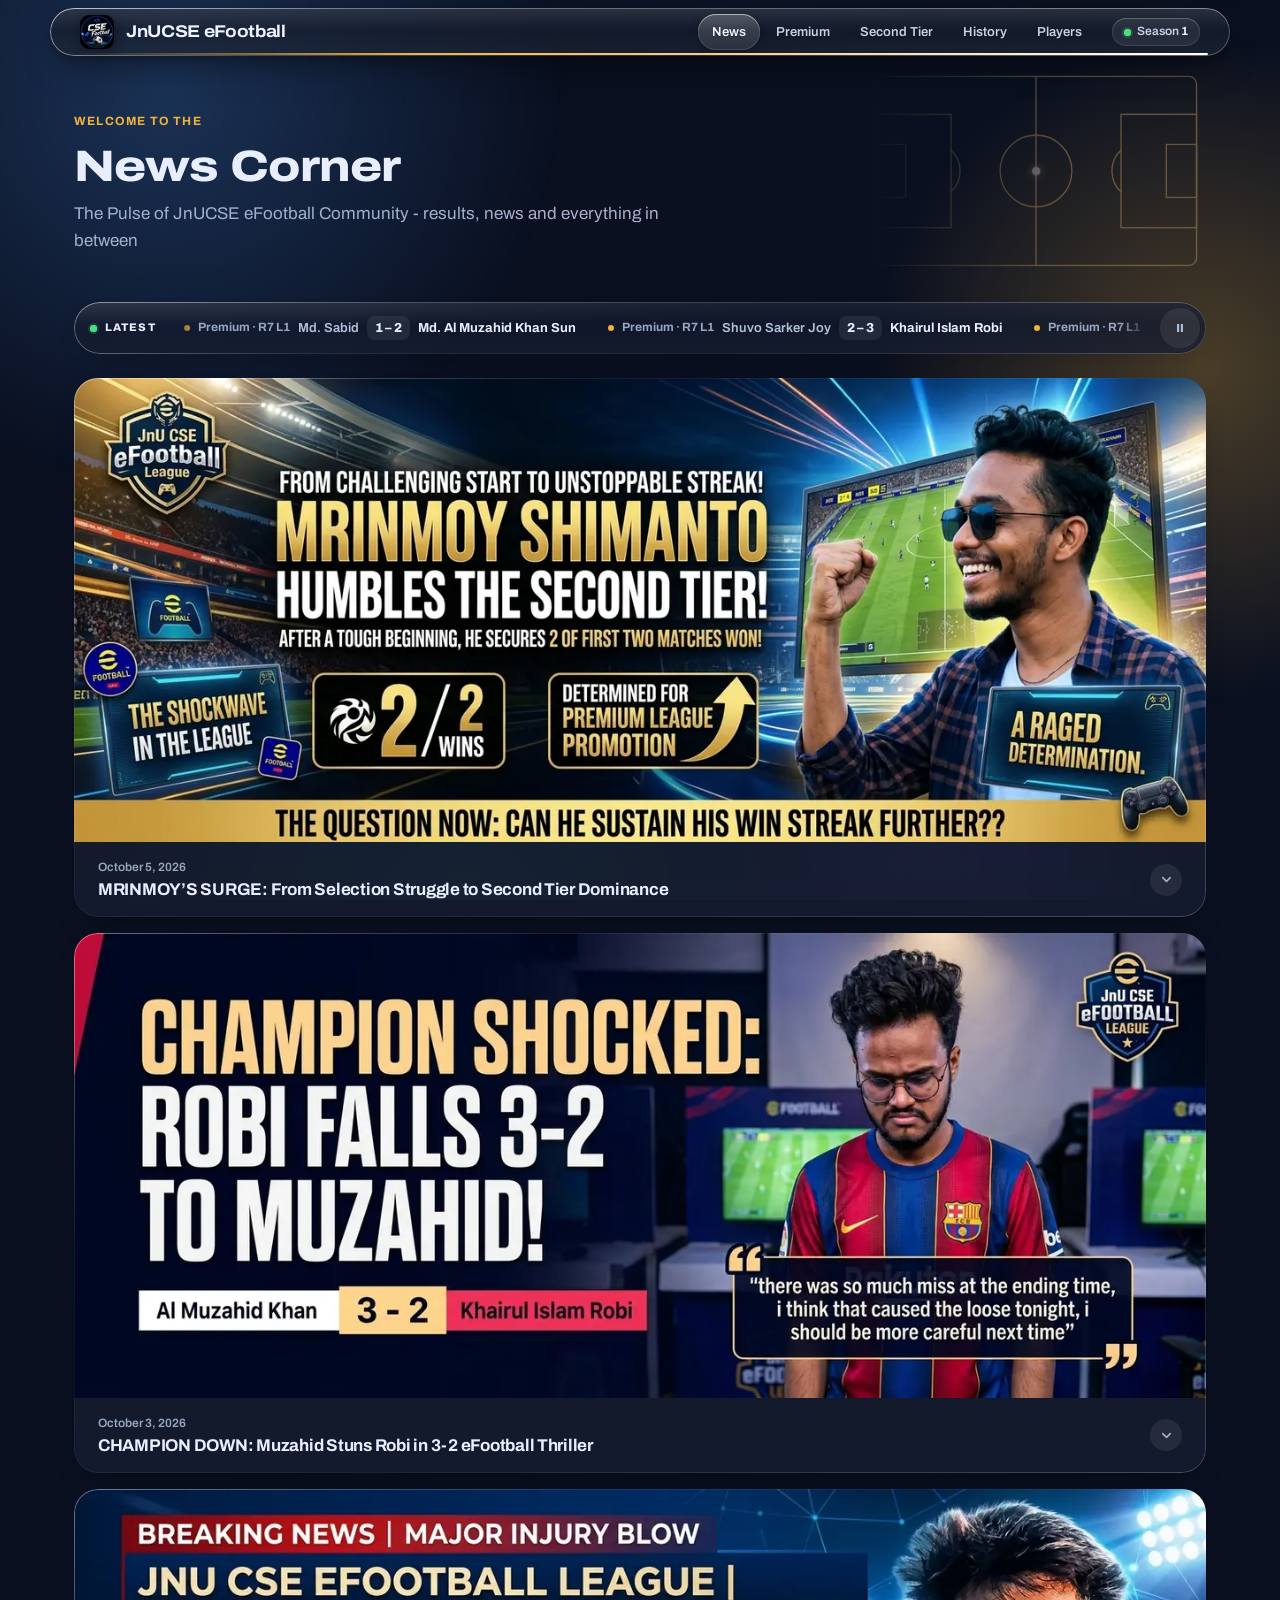
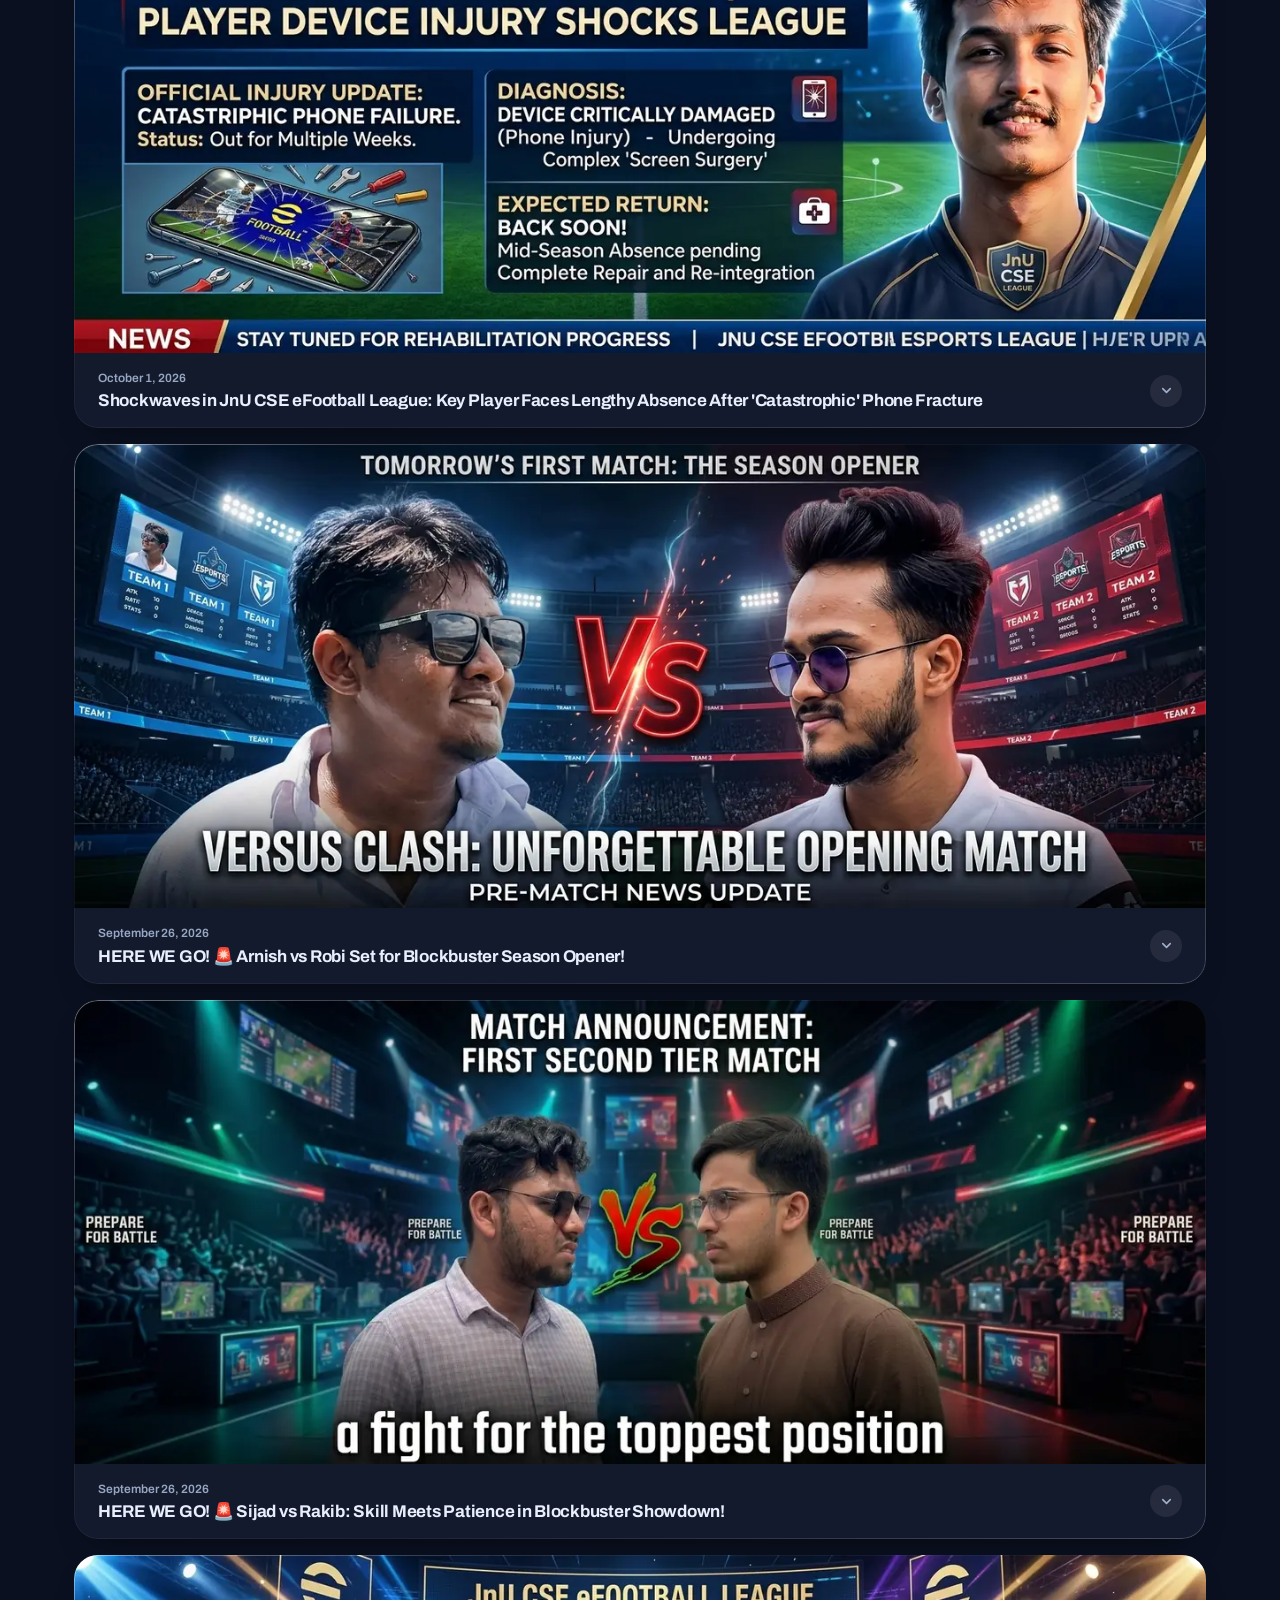
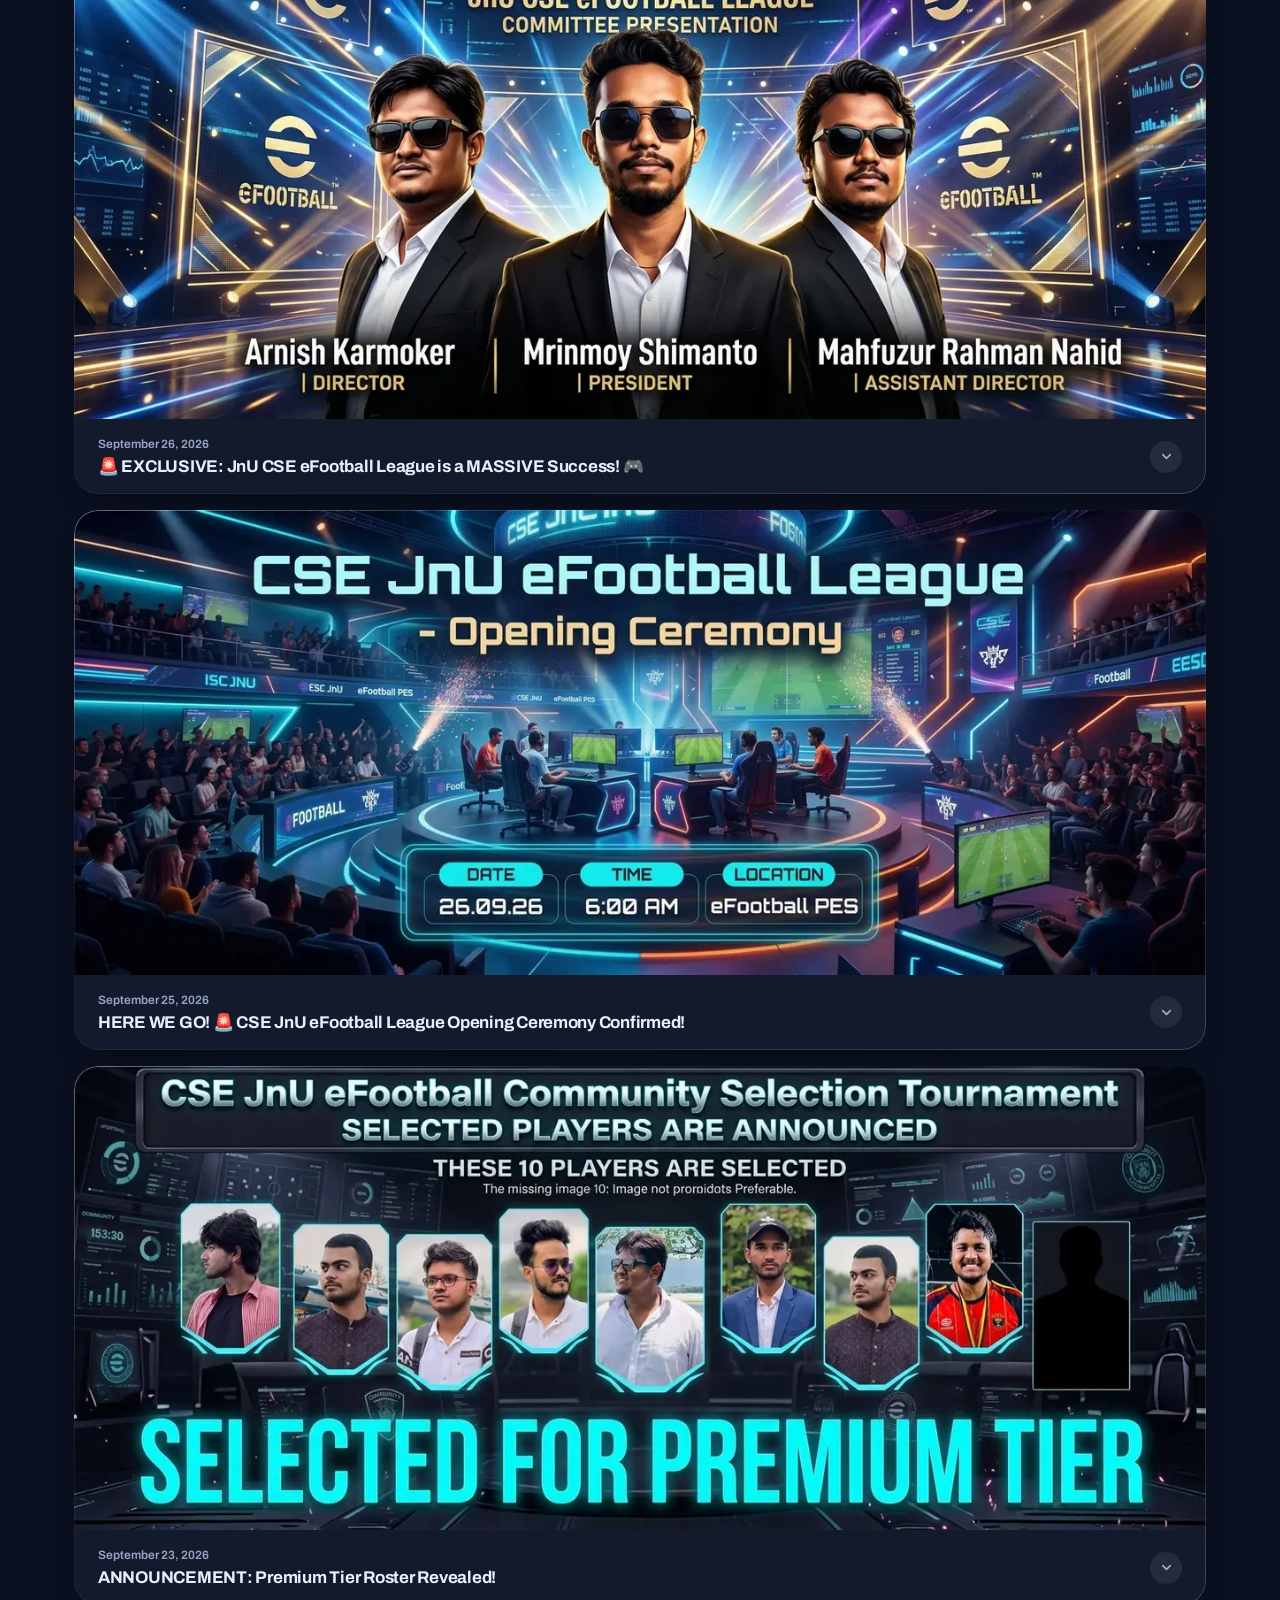
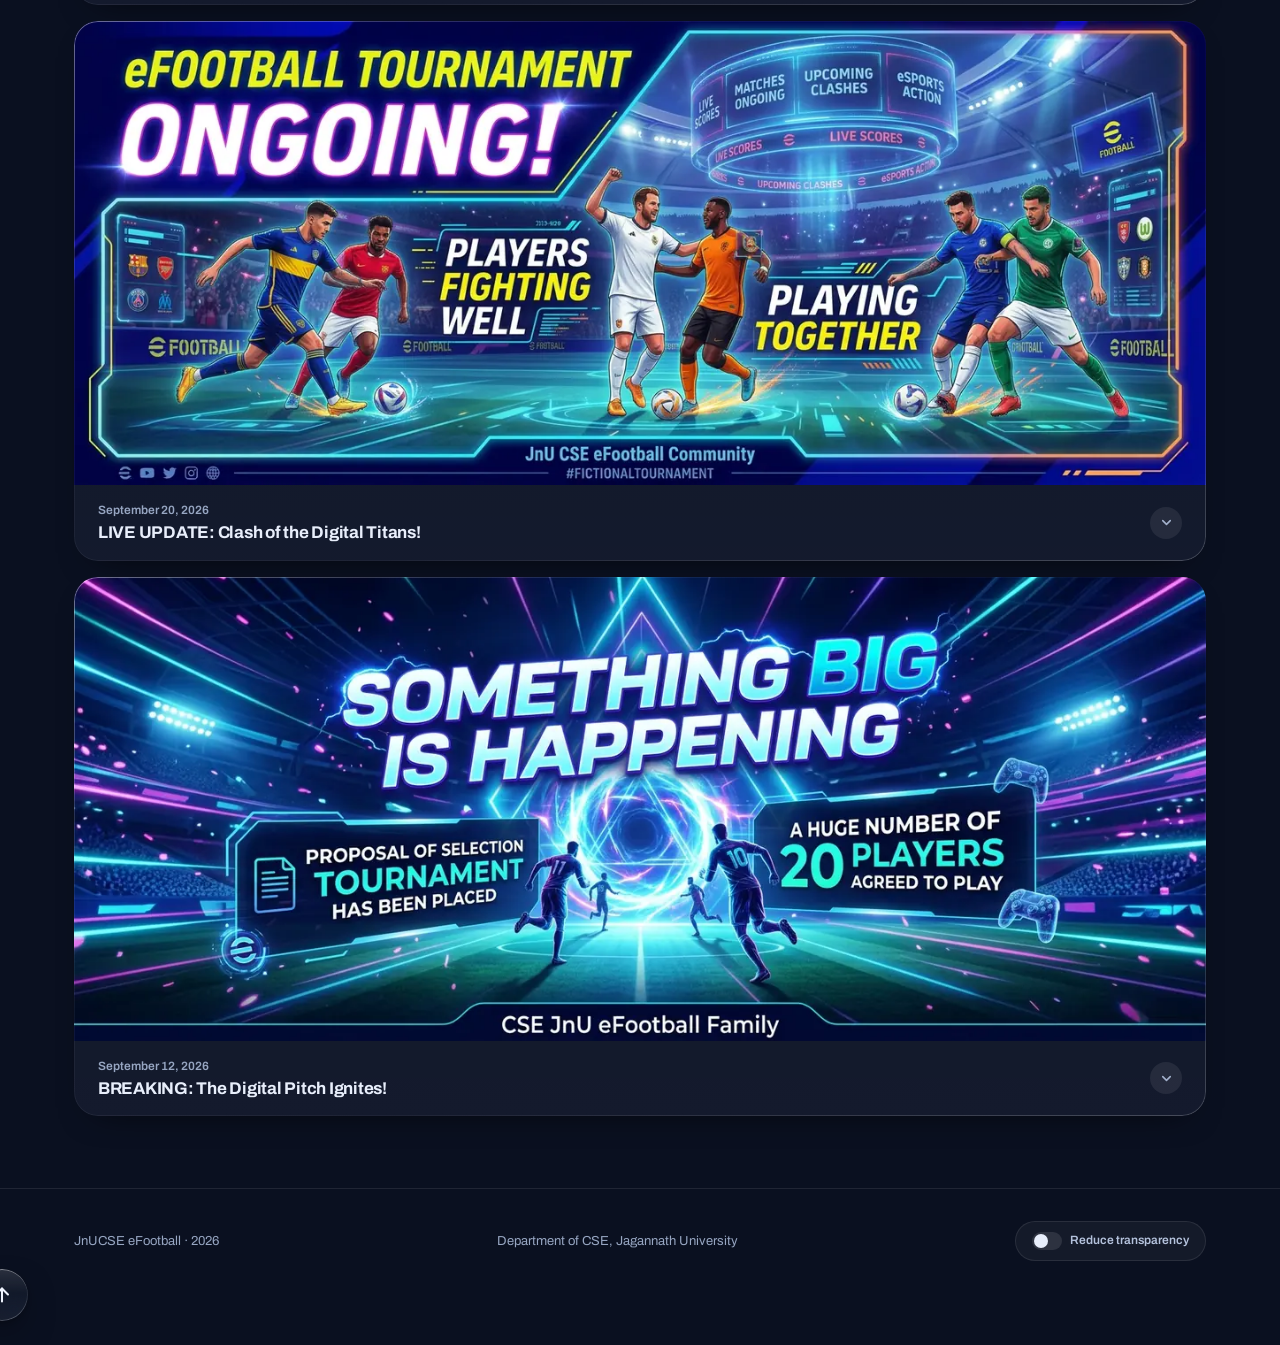
==== commit 46cf35d6: "Faster loading, glass-look cards, more motion Speed (the reported lag was slow page and image loadin" ====
--- a/index.html
+++ b/index.html
@@ -10,17 +10,46 @@
 <!-- Page-to-page transitions. Inline, not in animations.css: Chromium decides
      whether the arriving page opts in before external stylesheets apply. -->
 <style>@media (prefers-reduced-motion: no-preference) { @view-transition { navigation: auto; } }</style>
-<link rel="icon" href="assets/logo.jpg" type="image/svg+xml">
+<link rel="icon" href="assets/_small/favicon.png" type="image/png">
 <script>
-  /* Runs before the first paint: keeps the drifting background continuous
-     between pages and applies the transparency preference without a flash.
-     See docs/07-LIQUID-GLASS.md. */
+  /* Runs before the first paint. See docs/07-LIQUID-GLASS.md. */
   (function () {
     var d = document.documentElement;
-    /* Arriving through a view transition: the title is already morphing. */
-    addEventListener("pagereveal", function (e) { if (e.viewTransition) d.classList.add("vt-in"); });
+    var ORDER = ["index", "premium", "second-tier", "history", "players"];
+    function place(url) {
+      try {
+        var m = new URL(url, location.href).pathname.match(/([\w-]+)\.html$/);
+        return m ? ORDER.indexOf(m[1]) : 0;          /* "/" is the News page */
+      } catch (e) { return -1; }
+    }
+    /* Arriving through a page transition: note which way we travelled along
+       the tab bar, so the pages slide the matching way (animations.css). */
+    addEventListener("pagereveal", function (e) {
+      if (!e.viewTransition) return;
+      d.classList.add("vt-in");
+      var nav = window.navigation, from = nav && nav.activation && nav.activation.from;
+      var a = place((from && from.url) || document.referrer), b = place(location.href);
+      if (a >= 0 && b >= 0 && a !== b) d.classList.add(b > a ? "vt-forward" : "vt-back");
+    });
+    /* A page prepared in the background waits to animate until it is shown. */
+    if (document.prerendering) {
+      d.classList.add("is-prerendering");
+      document.addEventListener("prerenderingchange", function () { d.classList.remove("is-prerendering"); }, { once: true });
+    }
+    /* The background worker (sw.js) says when it has found newer files than
+       the ones on screen. Listen from the very start; js/ui/offline.js
+       shows the notice. */
+    if ("serviceWorker" in navigator) {
+      navigator.serviceWorker.addEventListener("message", function (e) {
+        if (!e.data || e.data.type !== "content-updated") return;
+        window.__contentUpdated = true;
+        dispatchEvent(new Event("jnucse:updated"));
+      });
+    }
     try {
+      /* Keeps the drifting background continuous from page to page. */
       d.style.setProperty("--ambient-t", "-" + (Date.now() / 1000 % 600).toFixed(2) + "s");
+      /* Applies the "Reduce transparency" choice without a flash. */
       var p = localStorage.getItem("jnucse:transparency");
       if (p === "reduced" || (p !== "full" && matchMedia("(prefers-reduced-transparency: reduce)").matches)) {
         d.dataset.transparency = "reduced";
@@ -28,15 +57,54 @@
     } catch (e) {}
   })();
 </script>
-<link rel="preconnect" href="https://fonts.googleapis.com">
-<link rel="preconnect" href="https://fonts.gstatic.com" crossorigin>
-<link rel="stylesheet" href="https://fonts.googleapis.com/css2?family=Archivo:ital,wdth,wght@0,62..125,400..800;1,62..125,400..700&display=swap">
+<!-- The font is served from this site (assets/fonts), so text does not wait
+     on a second server. -->
+<link rel="preload" href="assets/fonts/archivo-latin.woff" as="font" type="font/woff" crossorigin>
 <link rel="stylesheet" href="css/tokens.css">
 <link rel="stylesheet" href="css/base.css">
 <link rel="stylesheet" href="css/layout.css">
 <link rel="stylesheet" href="css/components.css">
 <link rel="stylesheet" href="css/animations.css">
 <link rel="stylesheet" href="css/glass.css">
+<!-- Every script the page needs, fetched together instead of one after
+     another. tests/site.test.js fails if this list drifts from the code. -->
+<link rel="modulepreload" href="js/app.js">
+<link rel="modulepreload" href="assets/_small/manifest.js">
+<link rel="modulepreload" href="data/config.js">
+<link rel="modulepreload" href="data/news.js">
+<link rel="modulepreload" href="data/players.js">
+<link rel="modulepreload" href="data/seasons/_index.js">
+<link rel="modulepreload" href="js/core/careers.js">
+<link rel="modulepreload" href="js/core/fixtures.js">
+<link rel="modulepreload" href="js/core/model.js">
+<link rel="modulepreload" href="js/core/rules.js">
+<link rel="modulepreload" href="js/core/search.js">
+<link rel="modulepreload" href="js/core/season.js">
+<link rel="modulepreload" href="js/core/standings.js">
+<link rel="modulepreload" href="js/core/stats.js">
+<link rel="modulepreload" href="js/core/tiebreak.js">
+<link rel="modulepreload" href="js/core/validate.js">
+<link rel="modulepreload" href="js/ui/dom.js">
+<link rel="modulepreload" href="js/ui/fx.js">
+<link rel="modulepreload" href="js/ui/glass.js">
+<link rel="modulepreload" href="js/ui/images.js">
+<link rel="modulepreload" href="js/ui/interactions.js">
+<link rel="modulepreload" href="js/ui/motion.js">
+<link rel="modulepreload" href="js/ui/offline.js">
+<link rel="modulepreload" href="js/ui/render-content.js">
+<link rel="modulepreload" href="js/ui/render-players.js">
+<link rel="modulepreload" href="js/ui/render-tables.js">
+<link rel="modulepreload" href="js/ui/search.js">
+<link rel="modulepreload" href="js/ui/shell.js">
+<!-- Chrome and Edge: fetch the other pages ahead of time, and prepare one in
+     the background when a link is about to be pressed. Other browsers skip
+     this; the service worker (sw.js) covers them. -->
+<script type="speculationrules">
+{
+  "prefetch":  [{ "where": { "selector_matches": ".main-nav a" }, "eagerness": "eager" }],
+  "prerender": [{ "where": { "selector_matches": ".main-nav a, .player-link, .tick" }, "eagerness": "moderate" }]
+}
+</script>
 </head>
 <body data-page="home">
 
--- a/css/tokens.css
+++ b/css/tokens.css
@@ -5,7 +5,9 @@
    everywhere. Nothing in this file knows about the tournament.
 
    Two layers, following Apple's Liquid Glass model:
-     content layer  cards, tables, rows, fields. Solid fills (--card-*).
+     content layer  cards, tables, rows, fields. A glass LOOK (--card-*):
+                    see-through tint, sheen and bright rim, but no live
+                    blur, so a long list costs nothing to scroll.
      control layer  the floating bars and buttons. Liquid glass (--glass-*).
    Glass never sits on glass, and content is never glass.
    ========================================================================= */
@@ -25,11 +27,22 @@
   /* ---- Content layer --------------------------------------------------- */
   --card:        #111A2D;
   --card-top:    #17223A;
-  --card-bg:     linear-gradient(180deg, var(--card-top), var(--card) 140px);
-  --card-line:   rgba(255,255,255,.075);
-  --card-line-hi:rgba(255,255,255,.15);
-  --card-shadow: inset 0 1px 0 rgba(255,255,255,.05), 0 14px 34px -22px rgba(0,0,0,.85);
-  --card-shadow-hi: inset 0 1px 0 rgba(255,255,255,.07), 0 22px 48px -24px rgba(0,0,0,.9);
+  /* The drifting background glows through the tint. The alpha of the last
+     layer is the "how see-through" knob; below about .7 the small grey
+     text on a card fails the 4.5:1 contrast minimum over the brightest
+     glow (measured on rendered pixels, not guessed). */
+  --card-bg:
+    radial-gradient(130% 100% at 0% 0%, rgba(255,255,255,.085), transparent 48%),
+    linear-gradient(180deg, rgba(255,255,255,.05), rgba(255,255,255,.015) 44%, rgba(255,255,255,.03)),
+    rgba(14, 22, 41, .76);
+  --card-line:   rgba(255,255,255,.09);
+  --card-line-hi:rgba(255,255,255,.18);
+  --card-rim:    linear-gradient(150deg, rgba(255,255,255,.42), rgba(255,255,255,.07) 26%,
+                                 rgba(255,255,255,.02) 60%, rgba(255,255,255,.2));
+  --card-shadow: inset 0 1px 0 rgba(255,255,255,.13), inset 0 -1px 0 rgba(255,255,255,.025),
+                 0 14px 34px -22px rgba(0,0,0,.85);
+  --card-shadow-hi: inset 0 1px 0 rgba(255,255,255,.17), inset 0 -1px 0 rgba(255,255,255,.03),
+                    0 22px 48px -24px rgba(0,0,0,.9);
   --fill-1:      rgba(255,255,255,.045);
   --fill-2:      rgba(255,255,255,.075);
   --fill-3:      rgba(255,255,255,.11);
@@ -37,8 +50,8 @@
   /* ---- Text ------------------------------------------------------------ */
   --ink:         #E8EEFB;
   --ink-dim:     #B4C2DC;
-  --muted:       #9AA9C6;
-  --faint:       #8A9AB8;
+  --muted:       #A3B1CC;
+  --faint:       #97A6C2;
 
   /* ---- Tier identity. These carry meaning, not decoration. ------------- */
   --premium:     #F2B33D;
--- a/css/base.css
+++ b/css/base.css
@@ -1,9 +1,20 @@
 /* =========================================================================
    BASE  —  reset and typography
    =========================================================================
-   The Archivo font is loaded by a <link> in each page's <head> (faster than
-   an @import here, which the browser only discovers after this file).
    ========================================================================= */
+
+/* Archivo, served from this site: one 60 KB file with the weights (400 to
+   800) and widths (100 to 125) the design uses, Latin letters only. Each
+   page preloads it. Other scripts fall back to the system font.
+   Licence: assets/fonts/OFL.txt. */
+@font-face {
+  font-family: "Archivo";
+  src: url("../assets/fonts/archivo-latin.woff") format("woff");
+  font-weight: 400 800;
+  font-stretch: 100% 125%;
+  font-style: normal;
+  font-display: swap;
+}
 
 *, *::before, *::after { box-sizing: border-box; }
 
--- a/css/components.css
+++ b/css/components.css
@@ -1,21 +1,41 @@
 /* =========================================================================
    COMPONENTS  —  the content layer
    =========================================================================
-   Everything here is content: solid fills, hairline borders, no glass.
-   The floating controls (header, tab bar, segmented tabs, back-to-top)
-   get their glass in css/glass.css.
+   Cards, tables and rows have a glass LOOK: a see-through tint, a sheen and
+   a bright rim (tokens.css, --card-*). They do not blur what is behind
+   them. Live blur is kept for the few floating controls (css/glass.css),
+   because a blurred surface is recomputed on every scrolled frame and a
+   page of them makes phones stutter. Behind a card there is only the soft
+   background glow, which looks the same blurred or not.
    ========================================================================= */
 
 /* ---- Shared card surface ------------------------------------------------ */
 
-.table-wrap, .acc, .record, .season-card, .setup {
+.table-wrap, .acc, .record, .season-card, .setup, .ticker {
   position: relative;
   isolation: isolate;
   background: var(--card-bg);
-  border: 1px solid var(--card-line);
+  border: 0;
   box-shadow: var(--card-shadow);
   transition: border-color var(--dur-base) var(--ease-out), box-shadow var(--dur-base) var(--ease-out),
               transform var(--dur-slow) var(--spring-snappy);
+}
+
+/* The rim: a 1px ring, bright where a glass edge would catch the light
+   (top-left and bottom-right). A masked gradient, so the card stays clear. */
+.table-wrap::after, .acc::after, .record::after, .season-card::after, .setup::after, .ticker::after {
+  content: "";
+  position: absolute;
+  inset: 0;
+  z-index: 2;
+  padding: 1px;
+  border-radius: inherit;
+  pointer-events: none;
+  background: var(--card-rim);
+  -webkit-mask: linear-gradient(#000 0 0) content-box, linear-gradient(#000 0 0);
+  -webkit-mask-composite: xor;
+          mask: linear-gradient(#000 0 0) content-box exclude, linear-gradient(#000 0 0);
+          mask-composite: exclude;
 }
 
 /* Pointer light: a soft pool of light that follows the cursor across a
@@ -35,8 +55,16 @@
 @media (hover: hover) and (pointer: fine) {
   .table-wrap:hover::before, .acc:hover::before,
   .record:hover::before, .season-card:hover::before { opacity: 1; }
-  .table-wrap:hover, .acc:hover, .record:hover, .season-card:hover { border-color: var(--card-line-hi); }
-  .record:hover, .season-card:hover { transform: translateY(-2px); box-shadow: var(--card-shadow-hi); }
+  .record:hover, .season-card:hover { --lift: -3px; box-shadow: var(--card-shadow-hi); }
+
+  /* Tilt: these lean a few degrees toward the pointer, like a card held in
+     the hand (js/ui/glass.js feeds --tx / --ty, each from -1 to 1). */
+  .record, .season-card, .portrait {
+    transform: perspective(900px)
+               rotateX(calc(var(--ty, 0) * -4deg)) rotateY(calc(var(--tx, 0) * 5deg))
+               translateY(var(--lift, 0px));
+    transition: transform var(--dur-base) var(--ease-out), box-shadow var(--dur-base) var(--ease-out);
+  }
 }
 
 /* ---- Banner (data errors and notices) ---------------------------------- */
@@ -270,7 +298,7 @@
   line-height: 1;
 }
 .form-pill.W { background: var(--win-wash);  color: var(--win); }
-.form-pill.D { background: var(--draw-wash); color: var(--draw); }
+.form-pill.D { background: var(--draw-wash); color: #AEBAD2; }
 .form-pill.L { background: var(--loss-wash); color: var(--loss); }
 .form-empty { color: var(--faint); font-size: var(--t-xs); }
 
@@ -323,10 +351,10 @@
 
 .match .meta {
   font-size: var(--t-xs);
-  color: var(--faint);
+  color: var(--muted);
   line-height: 1.3;
 }
-.match .meta b { display: block; color: var(--muted); font-weight: 700; }
+.match .meta b { display: block; color: var(--ink-dim); font-weight: 700; }
 
 .match .side {
   display: flex; align-items: center; gap: var(--s-2);
@@ -339,6 +367,13 @@
   overflow: hidden; text-overflow: ellipsis; white-space: nowrap;
 }
 .match .side.winner .name { color: var(--ink); font-weight: 700; }
+/* A faint green light on the winner's side, so a list can be scanned. */
+.match:has(.side.winner:not(.right)) {
+  background: linear-gradient(90deg, rgba(74,222,128,.12), transparent 46%), var(--card-bg);
+}
+.match:has(.side.right.winner) {
+  background: linear-gradient(270deg, rgba(74,222,128,.12), transparent 46%), var(--card-bg);
+}
 .match .side.winner .avatar { border-color: rgba(74,222,128,.55); box-shadow: 0 0 0 2px rgba(74,222,128,.14); }
 
 .score {
@@ -475,13 +510,136 @@
 .search-reset:active { transform: scale(.94); }
 .search-reset:not([hidden]) { animation: popIn var(--dur-slow) var(--spring-bouncy) both; }
 
+/* ---- Results ticker (News page) ------------------------------------------
+   The latest scores from both tiers drift past. It pauses under the
+   pointer, on keyboard focus, and with its own button; with reduced motion
+   it does not move and can be scrolled sideways by hand instead. */
+
+.ticker {
+  display: flex;
+  align-items: center;
+  gap: var(--s-3);
+  min-height: 52px;
+  margin-bottom: var(--s-5);
+  padding: 0 6px 0 var(--s-4);
+  border-radius: var(--r-pill);
+  box-shadow: var(--card-shadow);
+}
+.ticker-label {
+  flex: none;
+  display: inline-flex;
+  align-items: center;
+  gap: var(--s-2);
+  color: var(--ink);
+  font-size: 11px;
+  font-weight: 800;
+  letter-spacing: .1em;
+  text-transform: uppercase;
+}
+.ticker-view {
+  flex: 1;
+  min-width: 0;
+  overflow: hidden;
+  -webkit-mask-image: linear-gradient(90deg, transparent, #000 28px, #000 calc(100% - 28px), transparent);
+          mask-image: linear-gradient(90deg, transparent, #000 28px, #000 calc(100% - 28px), transparent);
+}
+.ticker-track { display: flex; width: max-content; }
+.ticker-track ul { display: flex; flex: none; }
+.tick {
+  display: inline-flex;
+  align-items: center;
+  gap: var(--s-2);
+  min-height: 44px;
+  padding: 0 var(--s-4);
+  color: var(--ink-dim);
+  font-size: var(--t-sm);
+  font-weight: 600;
+  white-space: nowrap;
+}
+.tick::before {
+  content: "";
+  width: 6px; height: 6px;
+  border-radius: 50%;
+  background: var(--premium);
+}
+.tick[data-tier="second"]::before { background: var(--second); }
+.tick .where { color: var(--faint); font-size: var(--t-xs); font-weight: 700; }
+.tick .won { color: var(--ink); font-weight: 700; }
+.tick .sc {
+  padding: 2px 8px;
+  border-radius: var(--r-sm);
+  background: var(--fill-2);
+  color: var(--ink);
+  font-weight: 800;
+  font-variant-numeric: tabular-nums;
+}
+@media (hover: hover) and (pointer: fine) {
+  .tick:hover { color: var(--ink); }
+}
+.ticker-toggle {
+  flex: none;
+  display: grid;
+  place-items: center;
+  width: 40px; height: 40px;
+  border-radius: 50%;
+  background: var(--fill-2);
+  color: var(--ink-dim);
+  transition: background-color var(--dur-fast) var(--ease-out), transform var(--dur-slow) var(--spring-snappy);
+}
+.ticker-toggle:hover { background: var(--fill-3); color: var(--ink); }
+.ticker-toggle:active { transform: scale(.92); }
+.ticker-toggle svg { width: 14px; height: 14px; fill: currentColor; }
+.ticker-toggle .i-play { display: none; }
+.ticker.is-paused .ticker-toggle .i-play { display: block; }
+.ticker.is-paused .ticker-toggle .i-pause { display: none; }
+
+/* ---- "New results are in" ------------------------------------------------
+   Shown by js/ui/offline.js when the background worker finds newer files
+   than the ones on screen. Glass, because it floats over the page. */
+
+.update-host {
+  position: fixed;
+  left: 0; right: 0;
+  bottom: calc(var(--tabbar-space) + 18px + var(--safe-b));
+  z-index: var(--z-nav);
+  display: flex;
+  justify-content: center;
+  pointer-events: none;
+}
+.update-toast {
+  isolation: isolate;
+  pointer-events: auto;
+  display: inline-flex;
+  align-items: center;
+  gap: var(--s-3);
+  min-height: 52px;
+  padding: 6px var(--s-5) 6px 8px;
+  border-radius: var(--r-pill);
+  background: var(--surface-2);
+  color: var(--on-glass);
+  text-align: left;
+  box-shadow: 0 12px 32px -12px rgba(0,0,0,.65);
+}
+.update-toast b { display: block; font-size: var(--t-sm); font-weight: 700; line-height: 1.2; }
+.update-toast small { color: var(--on-glass-dim); font-size: var(--t-xs); }
+.update-ico {
+  display: grid;
+  place-items: center;
+  width: 38px; height: 38px;
+  border-radius: 50%;
+  background: color-mix(in srgb, var(--tint) 22%, transparent);
+  color: var(--tint);
+}
+.update-ico svg { width: 20px; height: 20px; fill: none; stroke: currentColor; stroke-width: 2;
+                  stroke-linecap: round; stroke-linejoin: round; }
+
 /* ---- Accordion cards (news + players) ---------------------------------- */
 
 .acc {
   border-radius: var(--r-xl);
   overflow: hidden;
 }
-.acc.is-open { border-color: var(--card-line-hi); box-shadow: var(--card-shadow-hi); }
+.acc.is-open { box-shadow: var(--card-shadow-hi); }
 
 .acc-head {
   display: flex;
@@ -531,6 +689,16 @@
 
 .news-list { display: flex; flex-direction: column; gap: var(--s-4); }
 
+/* Players: two columns when there is room. A card that opens only pushes
+   its own column down. */
+@media (min-width: 980px) {
+  .players-grid {
+    display: grid;
+    grid-template-columns: repeat(2, minmax(0, 1fr));
+    align-items: start;
+  }
+}
+
 .news-media {
   position: relative;
   overflow: hidden;
@@ -541,14 +709,12 @@
   width: 100%;
   height: 100%;
   object-fit: cover;
-  transition: opacity var(--dur-slow) var(--ease-out), filter var(--dur-xslow) var(--ease-out),
-              transform var(--dur-xslow) var(--ease-out);
-}
-/* Images arrive softly instead of popping in. */
-.news-banner.is-loading { opacity: 0; filter: blur(12px); transform: scale(1.04); }
-@media (hover: hover) and (pointer: fine) {
-  .acc:hover .news-banner { transform: scale(1.025); }
-}
+}
+/* Blur-up: the frame shows a tiny preview (set inline by images.js), and
+   the real image fades in over it once it has loaded. */
+.blur-up { background-size: cover; background-position: center; background-repeat: no-repeat; }
+.blur-up > img { opacity: 0; transition: opacity var(--dur-slow) var(--ease-out); }
+.blur-up > img.is-loaded { opacity: 1; }
 .news-date { color: var(--faint); font-size: var(--t-xs); font-weight: 600; }
 .news-body { color: var(--ink-dim); }
 .news-body em { color: var(--ink); font-style: normal; font-weight: 700; }
@@ -583,6 +749,7 @@
 }
 .stat-box .v {
   display: block;
+  letter-spacing: -0.02em;
   font-size: var(--t-lg);
   font-weight: 800;
   color: var(--ink);
@@ -596,6 +763,23 @@
 }
 .stat-box.accent { background: color-mix(in srgb, var(--tint) 10%, transparent); border-color: color-mix(in srgb, var(--tint) 22%, transparent); }
 .stat-box.accent .v { color: var(--tint); }
+
+/* Won / drawn / lost as one bar. */
+.split-bar {
+  display: flex;
+  gap: 3px;
+  height: 8px;
+  margin: 0 0 var(--s-4);
+}
+.split-bar i {
+  flex: 0 1 0;
+  min-width: 8px;
+  border-radius: 99px;
+  transform-origin: 0 50%;
+}
+.split-bar .w { background: linear-gradient(90deg, #2FBF6B, var(--win)); box-shadow: 0 0 12px rgba(74,222,128,.35); }
+.split-bar .d { background: var(--draw); }
+.split-bar .l { background: linear-gradient(90deg, var(--loss), #C94A4D); }
 
 .player-meta { display: flex; flex-direction: column; gap: var(--s-3); }
 .meta-line {
--- a/css/animations.css
+++ b/css/animations.css
@@ -15,8 +15,8 @@
 /* ---- Keyframes ---------------------------------------------------------- */
 
 @keyframes riseIn {
-  from { opacity: 0; transform: translateY(14px); filter: blur(6px); }
-  to   { opacity: 1; transform: none; filter: none; }
+  from { opacity: 0; transform: translateY(14px); }
+  to   { opacity: 1; transform: none; }
 }
 @keyframes rise {
   from { opacity: 0; transform: translateY(10px); }
@@ -42,10 +42,6 @@
 @keyframes ping {
   0%   { transform: scale(1);   opacity: .7; }
   80%, 100% { transform: scale(2.6); opacity: 0; }
-}
-@keyframes sheen {
-  from { background-position: 120% 0; }
-  to   { background-position: -40% 0; }
 }
 @keyframes targetPulse {
   0%   { box-shadow: var(--card-shadow-hi), 0 0 0 0 color-mix(in srgb, var(--tint) 70%, transparent); }
@@ -53,29 +49,152 @@
   100% { box-shadow: var(--card-shadow-hi), 0 0 0 0 transparent; }
 }
 
-/* ---- Page arrival -------------------------------------------------------
-   The large title block settles first, then the content cascades in.
-   When the page arrives through a view transition (html.vt-in, set in the
-   <head>), the title is already morphing, so it is left alone. */
-
-.page-head > * { animation: riseIn var(--dur-xslow) var(--spring-gentle) both; }
-.page-head .kicker { animation-delay: 40ms; }
-.page-head h1      { animation-delay: 110ms; }
-.page-head .sub    { animation-delay: 190ms; }
-html.vt-in .page-head > h1 { animation: none; }
-
-/* One glint across the large title as the page opens. */
-@supports (background-clip: text) or (-webkit-background-clip: text) {
-  .page-head h1 {
-    background: linear-gradient(105deg, var(--ink) 42%, #ffffff 50%, var(--ink) 58%) 120% 0 / 260% 100% no-repeat,
-                var(--ink);
-    -webkit-background-clip: text;
-            background-clip: text;
-    color: transparent;
+/* A page being prepared in the background (prerendered) holds its entrance
+   until it is actually shown. The class is set in each page's <head>. */
+html.is-prerendering *, html.is-prerendering *::before, html.is-prerendering *::after {
+  animation-play-state: paused !important;
+}
+
+/* ---- Text: the page head (js/ui/fx.js splits the letters and words) ------
+   Kicker: the letters close up from wide spacing.
+   Title:  letters rise in one after another, then a glint runs along them.
+   Sub:    words settle in one after another.
+   Arriving through a page transition (html.vt-in) the title is already
+   morphing from the last page's title, so only the glint plays. */
+
+@keyframes trackIn {
+  from { opacity: 0; letter-spacing: .42em; }
+  to   { opacity: 1; letter-spacing: .1em; }
+}
+@keyframes charIn {
+  from { opacity: 0; transform: translateY(.6em) rotate(7deg) scale(.86); }
+  to   { opacity: 1; transform: none; }
+}
+@keyframes charGlint {
+  0%, 100% { color: var(--ink); text-shadow: none; }
+  45%      { color: #fff; text-shadow: 0 0 18px color-mix(in srgb, var(--tint) 85%, transparent),
+                                       0 0 2px #fff; }
+}
+@keyframes wordIn {
+  from { opacity: 0; transform: translateY(.5em); }
+  to   { opacity: 1; transform: none; }
+}
+
+.page-head .kicker { animation: trackIn var(--dur-xslow) var(--ease-out) 40ms both; }
+
+/* Until fx.js has split it (or if it never does), the title simply rises. */
+.page-head h1 { animation: riseIn var(--dur-xslow) var(--spring-gentle) 110ms both; }
+.page-head h1[aria-label] { animation: none; }
+html.vt-in .page-head h1 { animation: none; }
+
+.split-word { display: inline-block; white-space: nowrap; }
+.split-char {
+  display: inline-block;
+  transform-origin: 50% 100%;
+  animation:
+    charIn var(--dur-xslow) var(--spring-liquid) calc(var(--c, 0) * 28ms + 120ms) both,
+    charGlint 720ms var(--ease-in-out) calc(var(--c, 0) * 42ms + 760ms) 1 both;
+}
+html.vt-in .split-char {
+  animation: charGlint 720ms var(--ease-in-out) calc(var(--c, 0) * 42ms + 380ms) 1 both;
+}
+
+.page-head .sub { animation: riseIn var(--dur-xslow) var(--spring-gentle) 190ms both; }
+.page-head .sub:has(.split-in) { animation: none; }
+.split-in { animation: wordIn var(--dur-slow) var(--spring-gentle) calc(var(--w, 0) * 22ms + 300ms) both; }
+
+/* ---- Pitch: the line art behind the title (js/ui/fx.js builds it) --------
+   Each line has pathLength 1, so drawing it is one dash sliding to 0. A ball
+   then drifts along a looping path. Sits behind the text, faded toward it. */
+
+@keyframes draw { to { stroke-dashoffset: 0; } }
+@keyframes ballRun { to { offset-distance: 100%; } }
+
+.page-head { position: relative; isolation: isolate; }
+.pitch-art {
+  position: absolute;
+  z-index: -1;
+  right: 0;
+  top: 50%;
+  width: min(40%, 340px);
+  transform: translateY(-50%);
+  overflow: visible;
+  color: color-mix(in srgb, var(--tint) 70%, #ffffff);
+  opacity: .34;
+  pointer-events: none;
+  -webkit-mask-image: linear-gradient(90deg, transparent, #000 55%);
+          mask-image: linear-gradient(90deg, transparent, #000 55%);
+}
+.pitch-line {
+  fill: none;
+  stroke: currentColor;
+  stroke-width: 1.4;
+  stroke-linecap: round;
+  stroke-dasharray: 1;
+  stroke-dashoffset: 1;
+  animation: draw 1.1s var(--ease-in-out) calc(var(--o, 0) * 150ms + 250ms) forwards;
+}
+.pitch-spot { fill: currentColor; animation: popIn var(--dur-slow) var(--spring-bouncy) 900ms both; transform-box: fill-box; transform-origin: center; }
+.pitch-ball {
+  fill: #fff;
+  filter: drop-shadow(0 0 5px currentColor);
+  offset-path: path("M180 110 C 230 40, 300 70, 296 110 S 230 190, 180 150 S 70 170, 62 110 S 130 40, 180 110");
+  offset-distance: 0%;
+  animation: fadeIn 500ms var(--ease-out) 1.4s both, ballRun 16s linear 1.4s infinite;
+}
+@media (max-width: 760px) {
+  .pitch-art { width: 64%; top: 46%; opacity: .2; }
+}
+
+/* The current page's nav icon redraws itself on arrival. */
+.nav-ico.is-drawn > * {
+  stroke-dasharray: 1;
+  stroke-dashoffset: 1;
+  animation: draw 620ms var(--ease-out) calc(var(--o, 0) * 110ms + 180ms) forwards;
+}
+
+/* ---- Scroll-driven: these move with the scrollbar, not with time ---------
+   Run by the browser's compositor, with no JavaScript. Chrome and Edge 115+,
+   Safari 26+, Firefox 159+; older browsers just do not show them. */
+
+@keyframes fill { from { transform: scaleX(0); } to { transform: scaleX(1); } }
+@keyframes headAway { to { opacity: 0; transform: translateY(-28px) scale(.97); } }
+@keyframes drift { to { transform: translateY(-9vh); } }
+
+.scroll-progress { display: none; }
+
+@supports (animation-timeline: scroll()) {
+  /* How far down the page you are, as a line of light along the bottom
+     rim of the header. */
+  .scroll-progress {
+    display: block;
+    position: absolute;
+    z-index: 1;
+    left:  max(34px, calc(50% - var(--shell) / 2 + 22px), calc(var(--safe-l) + 30px));
+    right: max(34px, calc(50% - var(--shell) / 2 + 22px), calc(var(--safe-r) + 30px));
+    bottom: calc(var(--bar-inset) + 1px);
+    height: 2px;
+    border-radius: 2px;
+    background: linear-gradient(90deg, transparent, var(--tint) 30%, #fff);
+    transform-origin: 0 50%;
+    pointer-events: none;
+    animation: fill linear both;
+    animation-timeline: scroll(root block);
   }
-  .page-head h1 { animation: riseIn var(--dur-xslow) var(--spring-gentle) 110ms both,
-                             sheen 1.5s var(--ease-in-out) 650ms 1 both; }
-  html.vt-in .page-head > h1 { animation: sheen 1.5s var(--ease-in-out) 350ms 1 both; }
+
+  @media (prefers-reduced-motion: no-preference) {
+    /* The large title sinks away as the page starts to scroll. */
+    .page-head {
+      animation: headAway linear both;
+      animation-timeline: scroll(root block);
+      animation-range: 40px 360px;
+    }
+    /* The background glow moves slower than the page: depth behind the glass. */
+    .ambient {
+      animation: drift linear both;
+      animation-timeline: scroll(root block);
+    }
+  }
 }
 
 /* ---- Reveal on arrival (js/ui/interactions.js: revealIn) --------------- */
@@ -103,6 +222,15 @@
   animation-delay: calc(var(--i, 0) * 36ms + 60ms);
 }
 
+/* Points roll up into place, row after row. */
+@keyframes rollUp { from { transform: translateY(115%); } to { transform: none; } }
+.roll { display: inline-block; overflow: hidden; vertical-align: bottom; line-height: 1.25; }
+.roll > span {
+  display: inline-block;
+  animation: rollUp var(--dur-xslow) var(--spring-snappy) both;
+  animation-delay: calc(var(--i, 0) * 36ms + 260ms);
+}
+
 /* ---- Form pills pop in after their row ---------------------------------- */
 
 .form-pill {
@@ -116,18 +244,30 @@
   animation: rise var(--dur-slow) var(--spring-gentle) both;
   animation-delay: calc(var(--k, 0) * 55ms + 70ms);
 }
+/* "backwards", not "both": once it has arrived, the photo must be free to
+   tilt toward the pointer (components.css). */
 .acc.is-open .career > * {
-  animation: rise var(--dur-slow) var(--spring-gentle) both;
+  animation: rise var(--dur-slow) var(--spring-gentle) backwards;
   animation-delay: calc(var(--k, 0) * 70ms + 90ms);
 }
+/* The photo settles from slightly zoomed in (it fades in by blur-up). */
 .acc.is-open .portrait img,
 .acc.is-open .portrait-fallback {
   animation: portraitIn var(--dur-xslow) var(--spring-gentle) 80ms both;
 }
 @keyframes portraitIn {
-  from { opacity: 0; transform: scale(1.08); filter: blur(8px); }
-  to   { opacity: 1; transform: none; filter: none; }
-}
+  from { transform: scale(1.1); }
+  to   { transform: none; }
+}
+
+/* The won / drawn / lost bar grows out from the left. */
+@keyframes barIn { from { transform: scaleX(0); opacity: 0; } to { transform: none; opacity: 1; } }
+.acc.is-open .split-bar i {
+  animation: barIn var(--dur-xslow) var(--spring-gentle) both;
+  animation-delay: 320ms;
+}
+.acc.is-open .split-bar .d { animation-delay: 400ms; }
+.acc.is-open .split-bar .l { animation-delay: 480ms; }
 
 /* A card opened from a link (players.html#player-…) pulses once. */
 .acc.is-target { animation: targetPulse 1.4s var(--ease-out) 1; }
@@ -152,6 +292,25 @@
   animation: ping 2.4s var(--ease-out) infinite;
 }
 
+/* ---- Results ticker ------------------------------------------------------ */
+
+@keyframes marquee { to { transform: translateX(-50%); } }
+.ticker { animation: riseIn var(--dur-xslow) var(--spring-gentle) 260ms both; }
+.ticker-track { animation: marquee var(--ticker-dur, 60s) linear infinite; }
+.ticker:hover .ticker-track,
+.ticker:focus-within .ticker-track,
+.ticker.is-paused .ticker-track { animation-play-state: paused; }
+
+/* ---- "New results are in" ------------------------------------------------ */
+
+@keyframes toastIn {
+  from { opacity: 0; transform: translateY(26px) scale(.8); }
+  to   { opacity: 1; transform: none; }
+}
+.update-toast { animation: toastIn var(--dur-xslow) var(--spring-liquid) both; }
+.update-ico svg { animation: spinOnce 900ms var(--spring-gentle) 300ms both; }
+@keyframes spinOnce { from { transform: rotate(-200deg); } to { transform: none; } }
+
 .empty { animation: riseIn var(--dur-xslow) var(--spring-gentle) 120ms both; }
 .empty-ico { animation: popIn var(--dur-xslow) var(--spring-bouncy) 260ms both; }
 
@@ -163,24 +322,42 @@
 }
 
 /* ---- Page to page: cross-document view transitions ---------------------
-   The page crossfades; the header and tab bar look still because they are
-   the same on both pages; the selection lens glides to the new tab on a
-   spring and the large title morphs into the next one. Chrome, Edge and
-   Safari 18.2+; other browsers simply navigate. */
+   Going to a tab further right, the old page slides off to the left as the
+   new one slides in from the right; going back, the reverse (the <head>
+   script sets html.vt-forward / html.vt-back). The header and the tab bar
+   are captured separately, so they stay still while the page moves under
+   them; the selection lens glides to the new tab and the large title
+   morphs into the next one. Chrome, Edge and Safari 18.2+; other browsers
+   simply navigate. */
 
 /* The opt-in itself (@view-transition) is inline in each page's <head>:
    Chromium checks it on the arriving page before linked stylesheets apply. */
 
-::view-transition-old(root) {
-  animation: var(--dur-fast) var(--ease-in) both vtOut;
-}
-/* The arriving page fades in a beat later, so its content (rendered by
-   JavaScript) is usually there by the time it becomes visible. */
-::view-transition-new(root) {
-  animation: var(--dur-slow) var(--ease-out) 90ms both vtIn;
-}
+.site-header { view-transition-name: site-header; }
+.main-nav    { view-transition-name: main-nav; }
+
 @keyframes vtOut { to { opacity: 0; } }
 @keyframes vtIn  { from { opacity: 0; } }
+@keyframes vtOutLeft  { to   { opacity: 0; transform: translateX(-36px) scale(.985); } }
+@keyframes vtOutRight { to   { opacity: 0; transform: translateX(36px) scale(.985); } }
+@keyframes vtInRight  { from { opacity: 0; transform: translateX(44px); } }
+@keyframes vtInLeft   { from { opacity: 0; transform: translateX(-44px); } }
+
+::view-transition-old(root) { animation: var(--dur-fast) var(--ease-in) both vtOut; }
+/* The arriving page comes in a beat later, so its content (rendered by
+   JavaScript) is usually there by the time it becomes visible. */
+::view-transition-new(root) { animation: var(--dur-slow) var(--ease-out) 90ms both vtIn; }
+
+html.vt-forward::view-transition-old(root) { animation: 220ms var(--ease-in) both vtOutLeft; }
+html.vt-forward::view-transition-new(root) { animation: var(--dur-slow) var(--spring-gentle) 80ms both vtInRight; }
+html.vt-back::view-transition-old(root)    { animation: 220ms var(--ease-in) both vtOutRight; }
+html.vt-back::view-transition-new(root)    { animation: var(--dur-slow) var(--spring-gentle) 80ms both vtInLeft; }
+
+/* The bars look the same on both pages. Keep showing the old header until
+   late in the move, then crossfade: by then the new page has put its logo
+   and season chip in place, so nothing flickers. */
+::view-transition-old(site-header) { animation: 180ms linear 280ms both vtOut; }
+::view-transition-new(site-header) { animation: 180ms linear 280ms both vtIn; }
 
 /* Snappy, not liquid: a 12% overshoot over a long jump (News to Players)
    would carry the lens out past the end of the bar. */
@@ -211,5 +388,10 @@
     scroll-behavior: auto !important;
   }
   .reveal, .reveal-row { opacity: 1; transform: none; }
-  .page-head h1 { color: var(--ink); background: none; }
-}
+  .pitch-line, .nav-ico.is-drawn > * { stroke-dashoffset: 0; }
+  /* The ticker stands still and can be scrolled by hand. */
+  .ticker-track { animation: none; }
+  .ticker-track ul[aria-hidden] { display: none; }
+  .ticker-view { overflow-x: auto; scrollbar-width: none; }
+  .ticker-toggle { display: none; }
+}
--- a/css/glass.css
+++ b/css/glass.css
@@ -72,7 +72,8 @@
 
 .site-header::before,
 .tabs,
-.to-top {
+.to-top,
+.update-toast {
   background: var(--glass-bg);
   -webkit-backdrop-filter: var(--glass-filter);
           backdrop-filter: var(--glass-filter);
@@ -221,6 +222,7 @@
 /* Reduce transparency (OS setting, or the switch in the footer, which the
    <head> script turns into this attribute): frosted becomes solid. */
 [data-transparency="reduced"] {
+  --card-bg: linear-gradient(180deg, var(--card-top), var(--card) 140px);
   --glass-tint: #16213A;
   --glass-sheen: linear-gradient(180deg, rgba(255,255,255,.06), rgba(255,255,255,.02));
   --glass-filter: none;
@@ -233,6 +235,7 @@
 [data-transparency="reduced"] .site-header::before,
 [data-transparency="reduced"] .tabs,
 [data-transparency="reduced"] .to-top,
+[data-transparency="reduced"] .update-toast,
 [data-transparency="reduced"] .main-nav {
   -webkit-backdrop-filter: none !important;
           backdrop-filter: none !important;
@@ -249,6 +252,8 @@
 /* Increase contrast: near-black bars, white labels, a visible border. */
 @media (prefers-contrast: more) {
   :root {
+    --card-bg: var(--card);
+    --card-rim: rgba(255,255,255,.4);
     --glass-tint: rgba(5, 9, 18, .94);
     --on-glass-dim: #E6ECF8;
     --card-line: rgba(255,255,255,.28);
